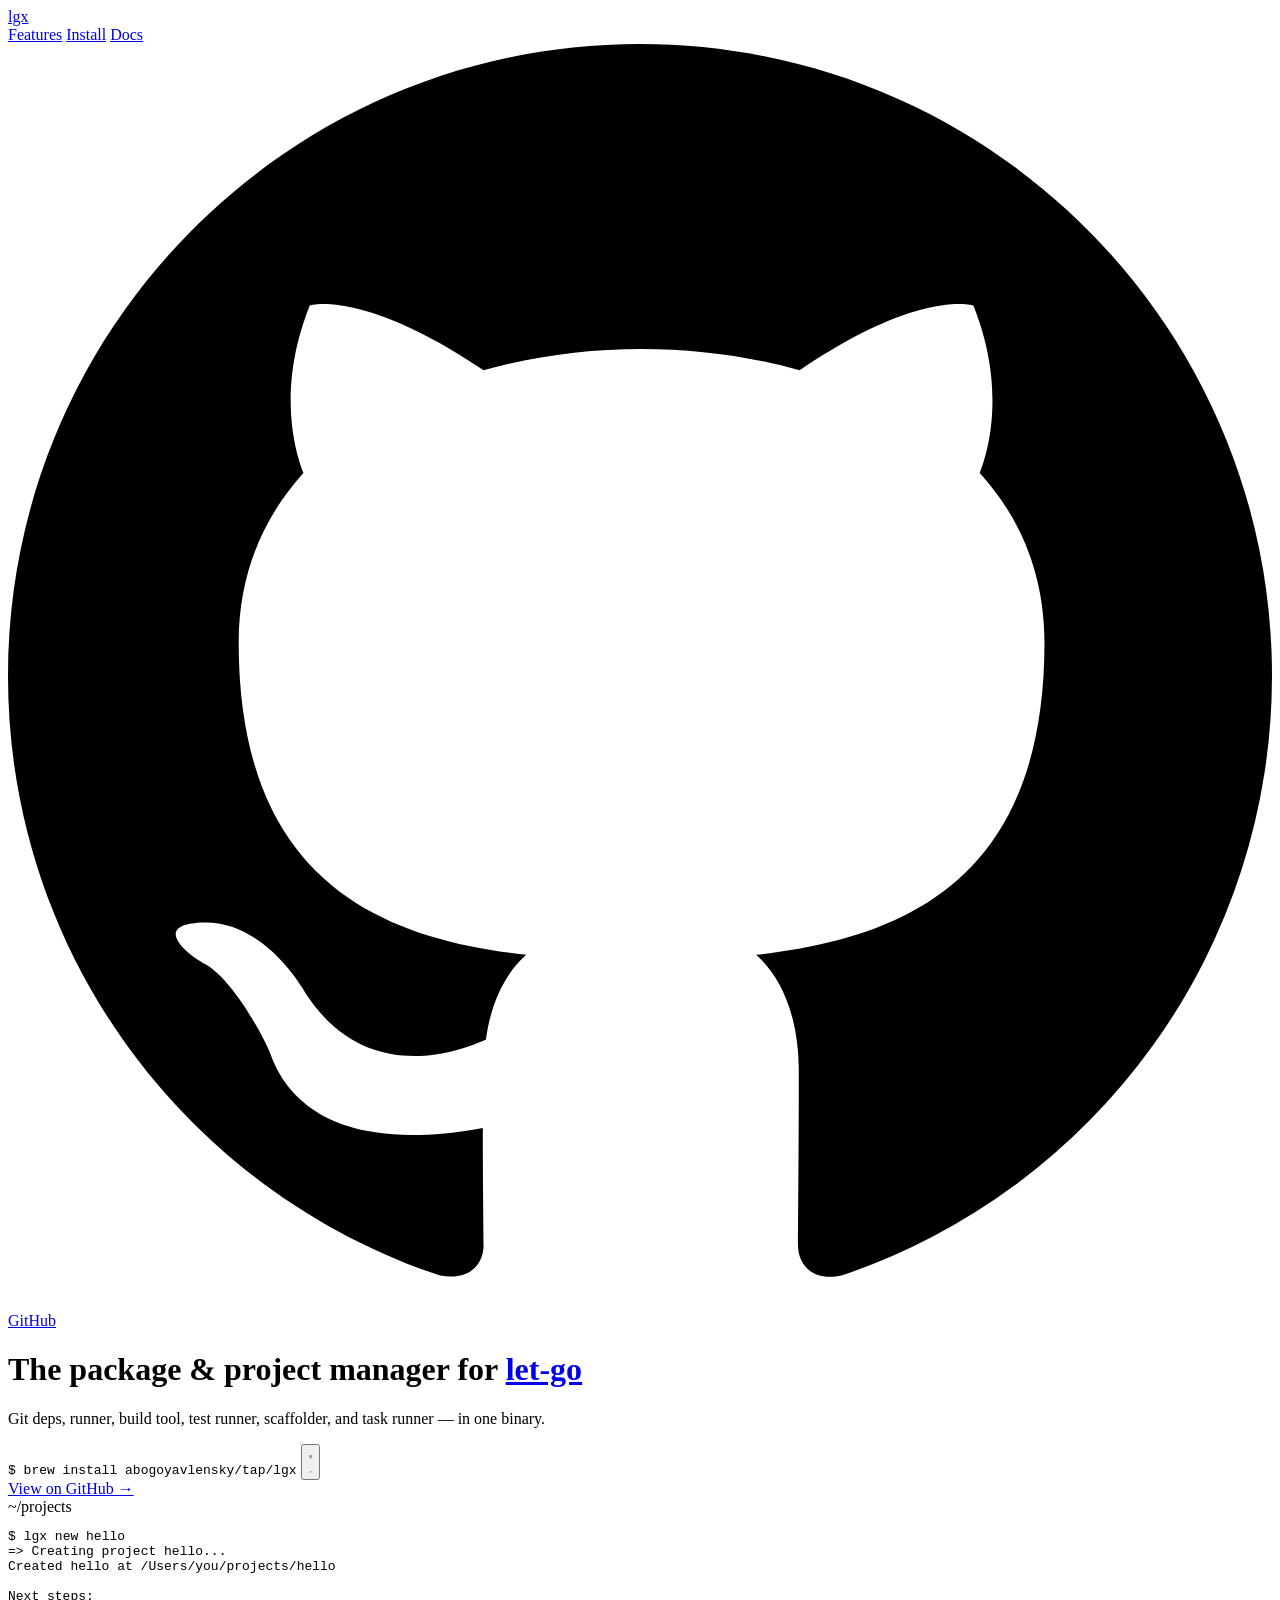
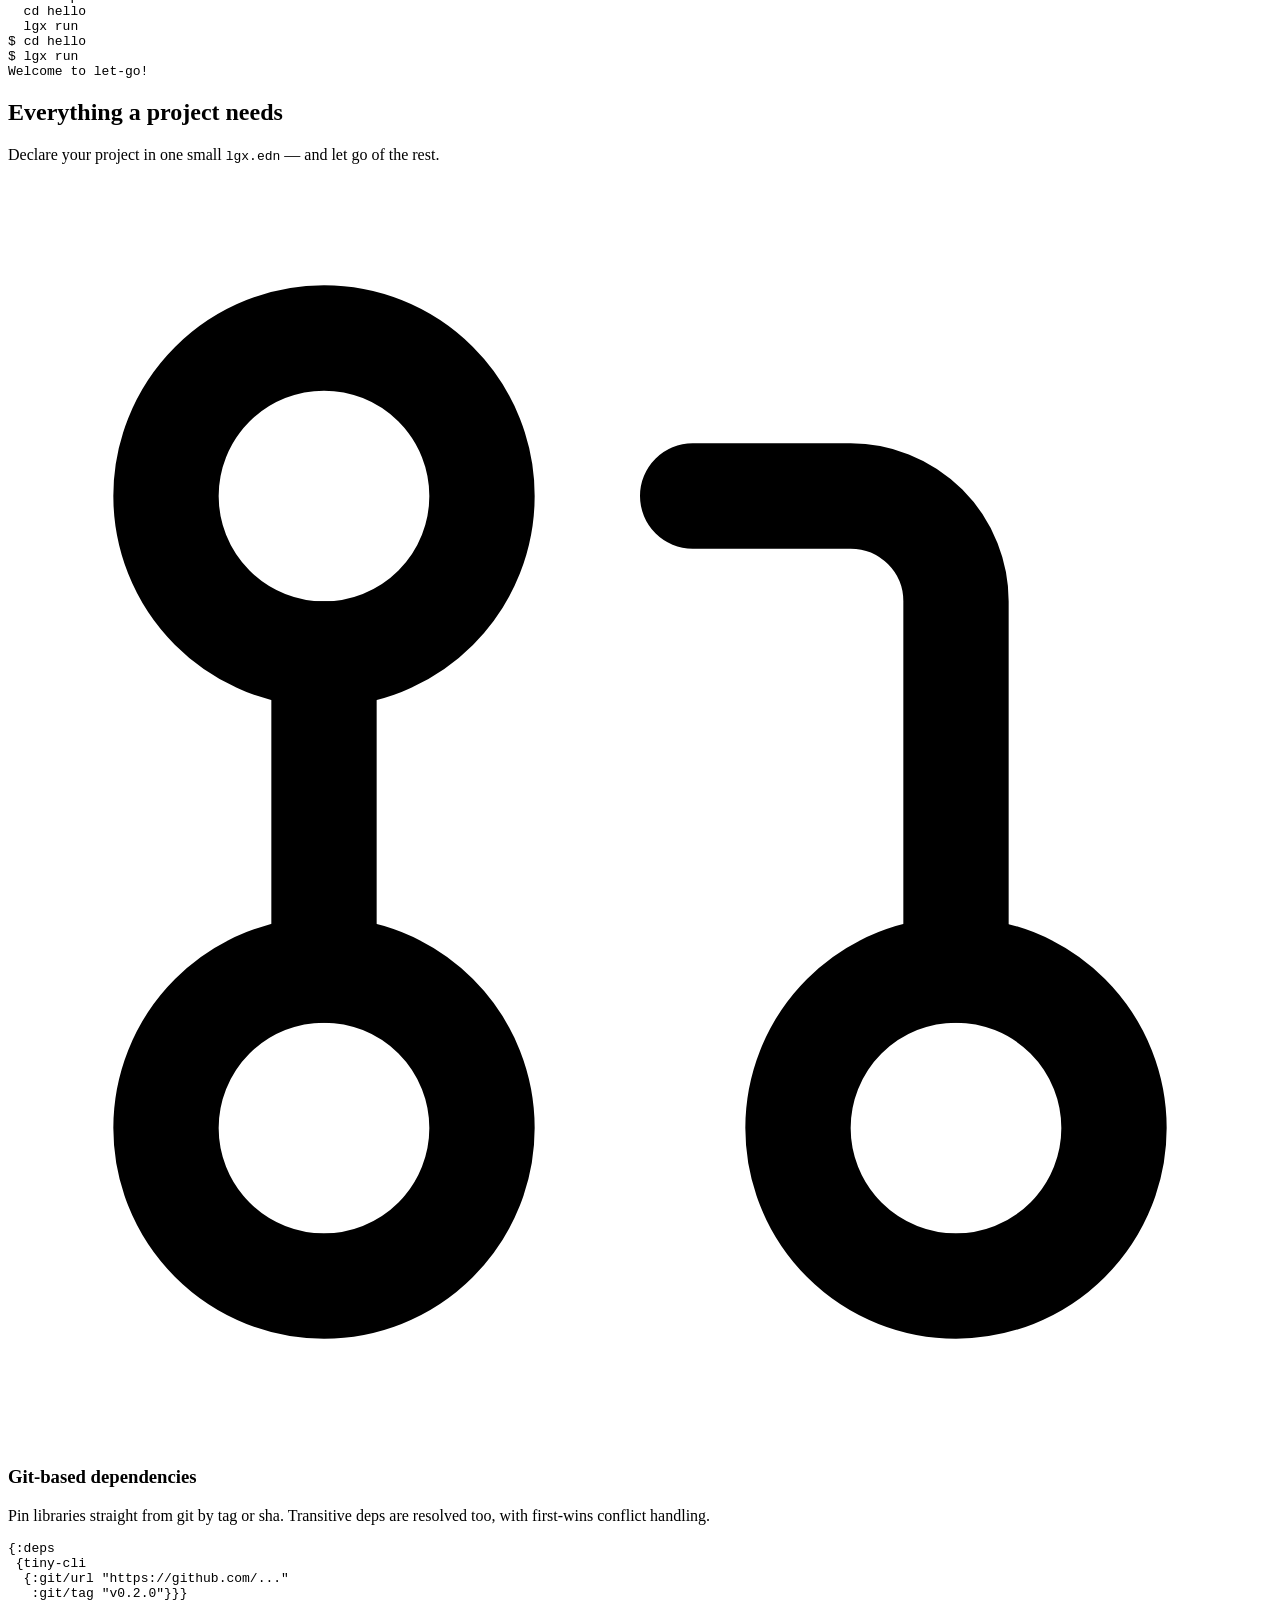
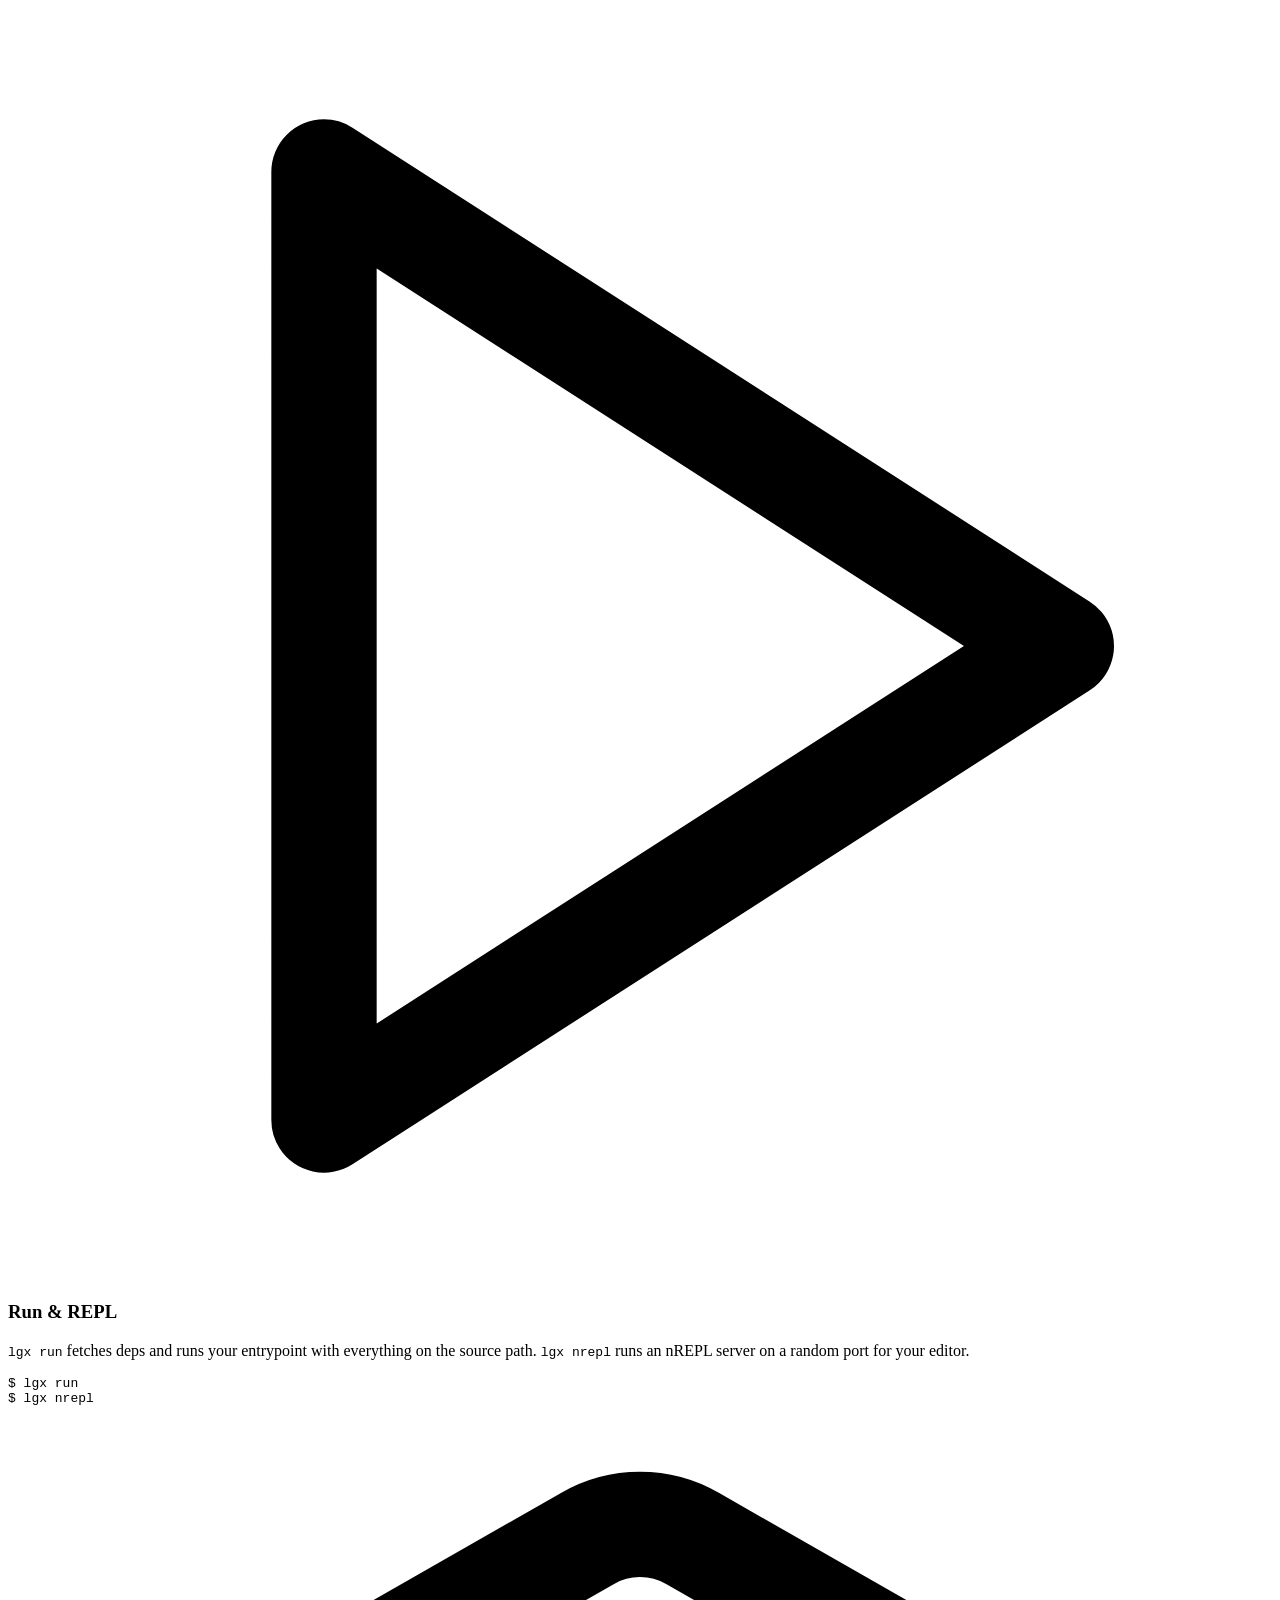
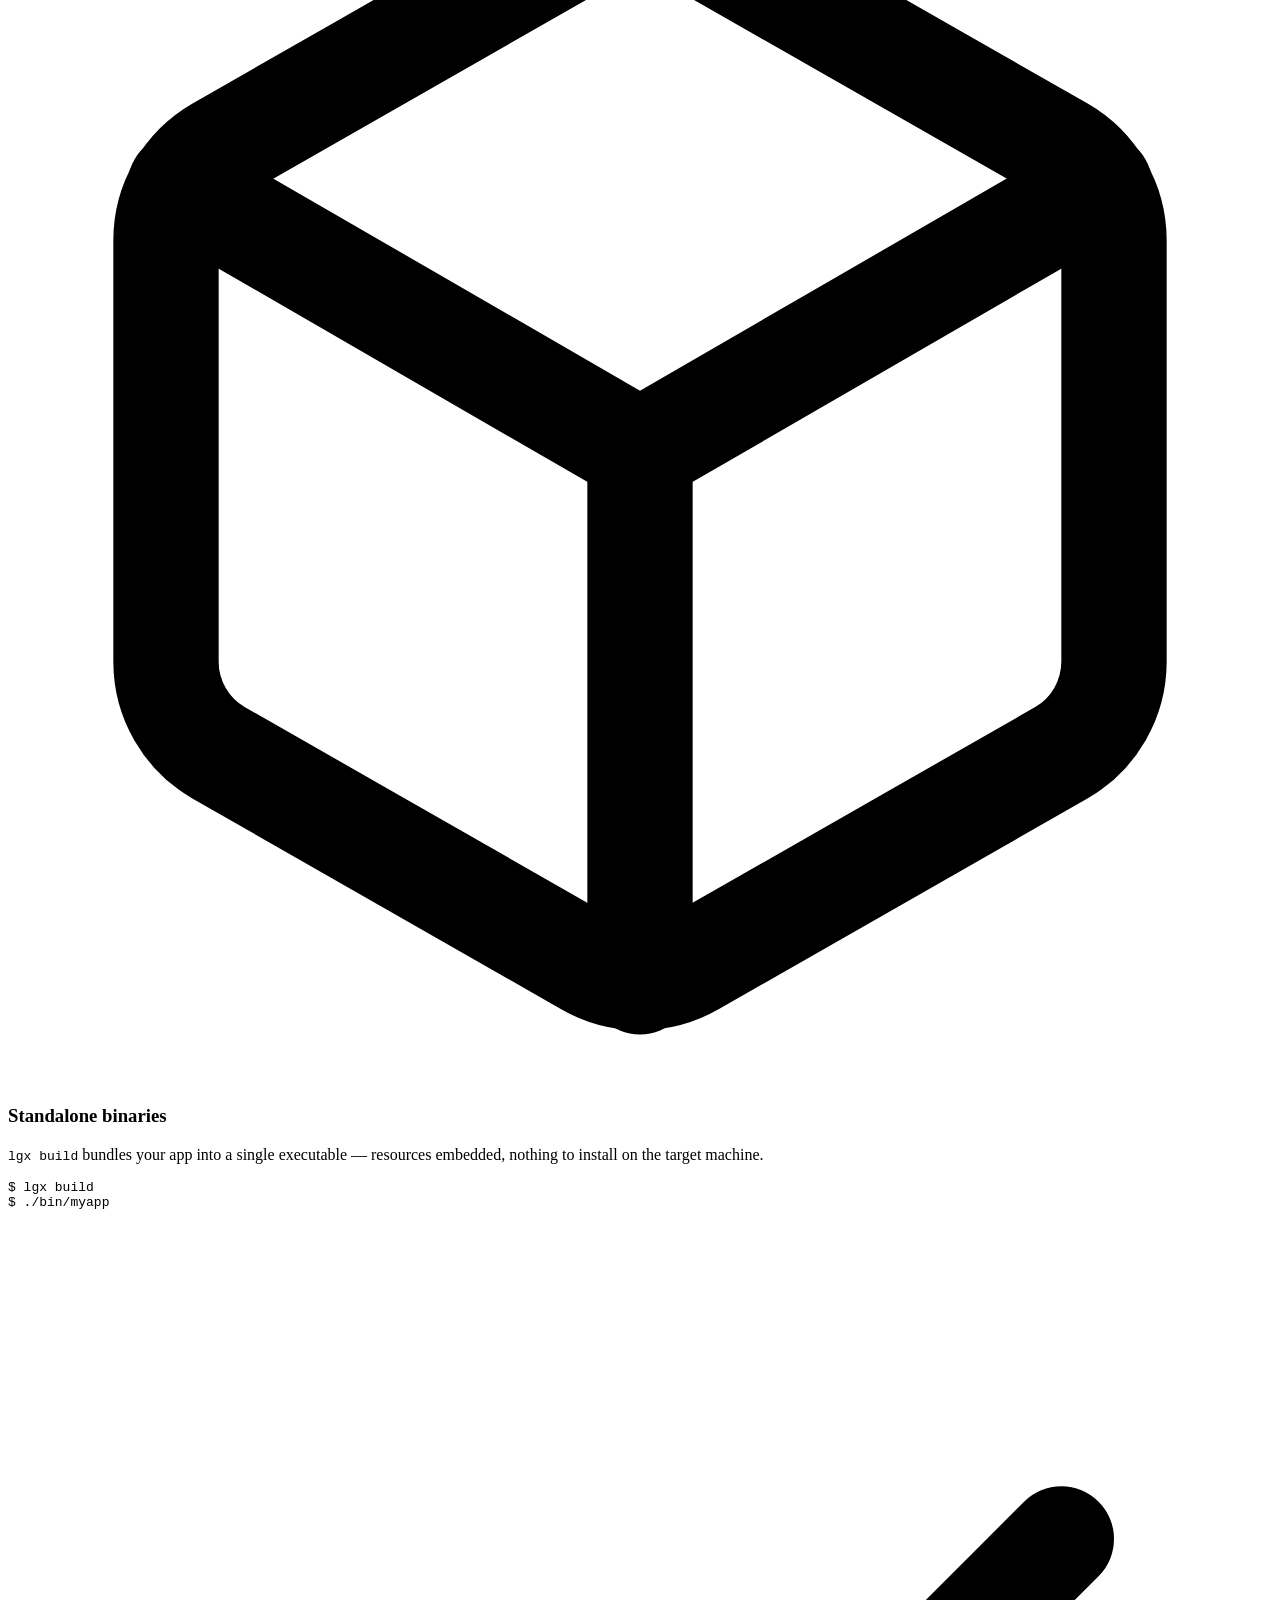
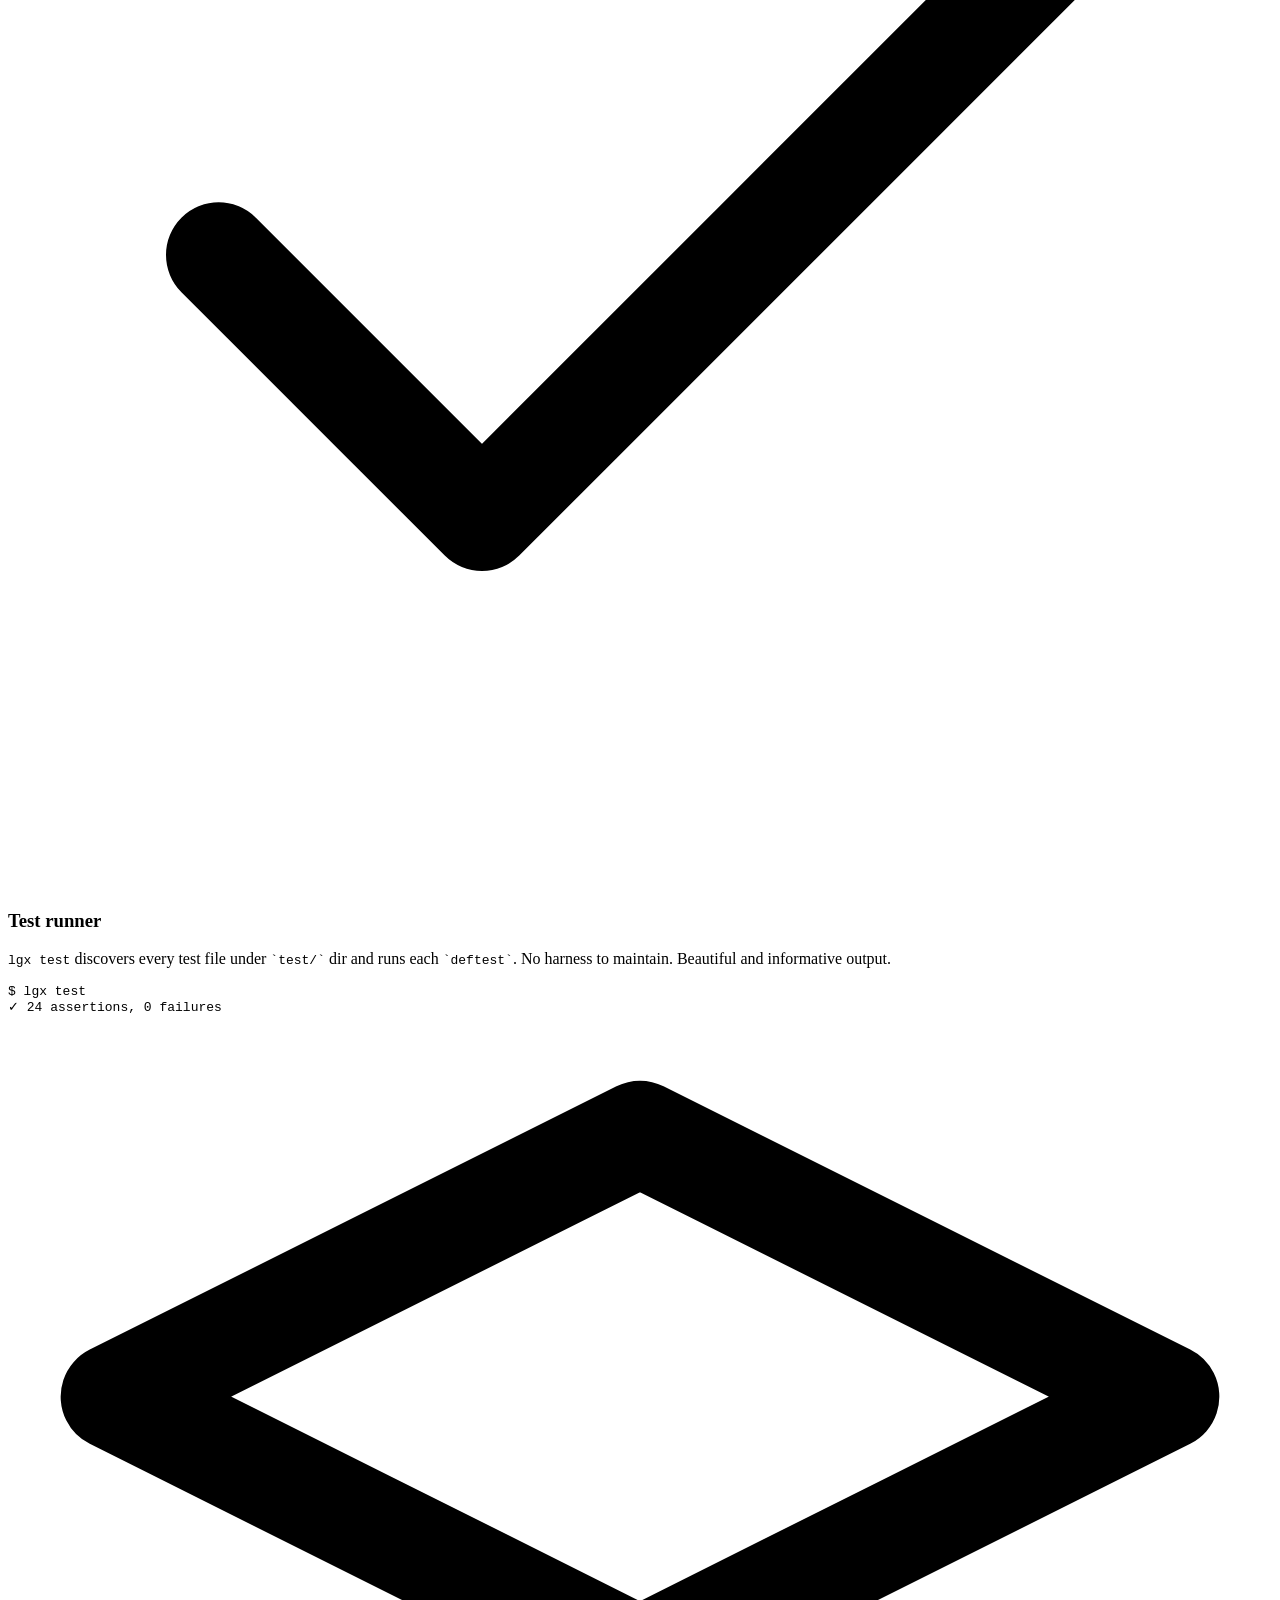
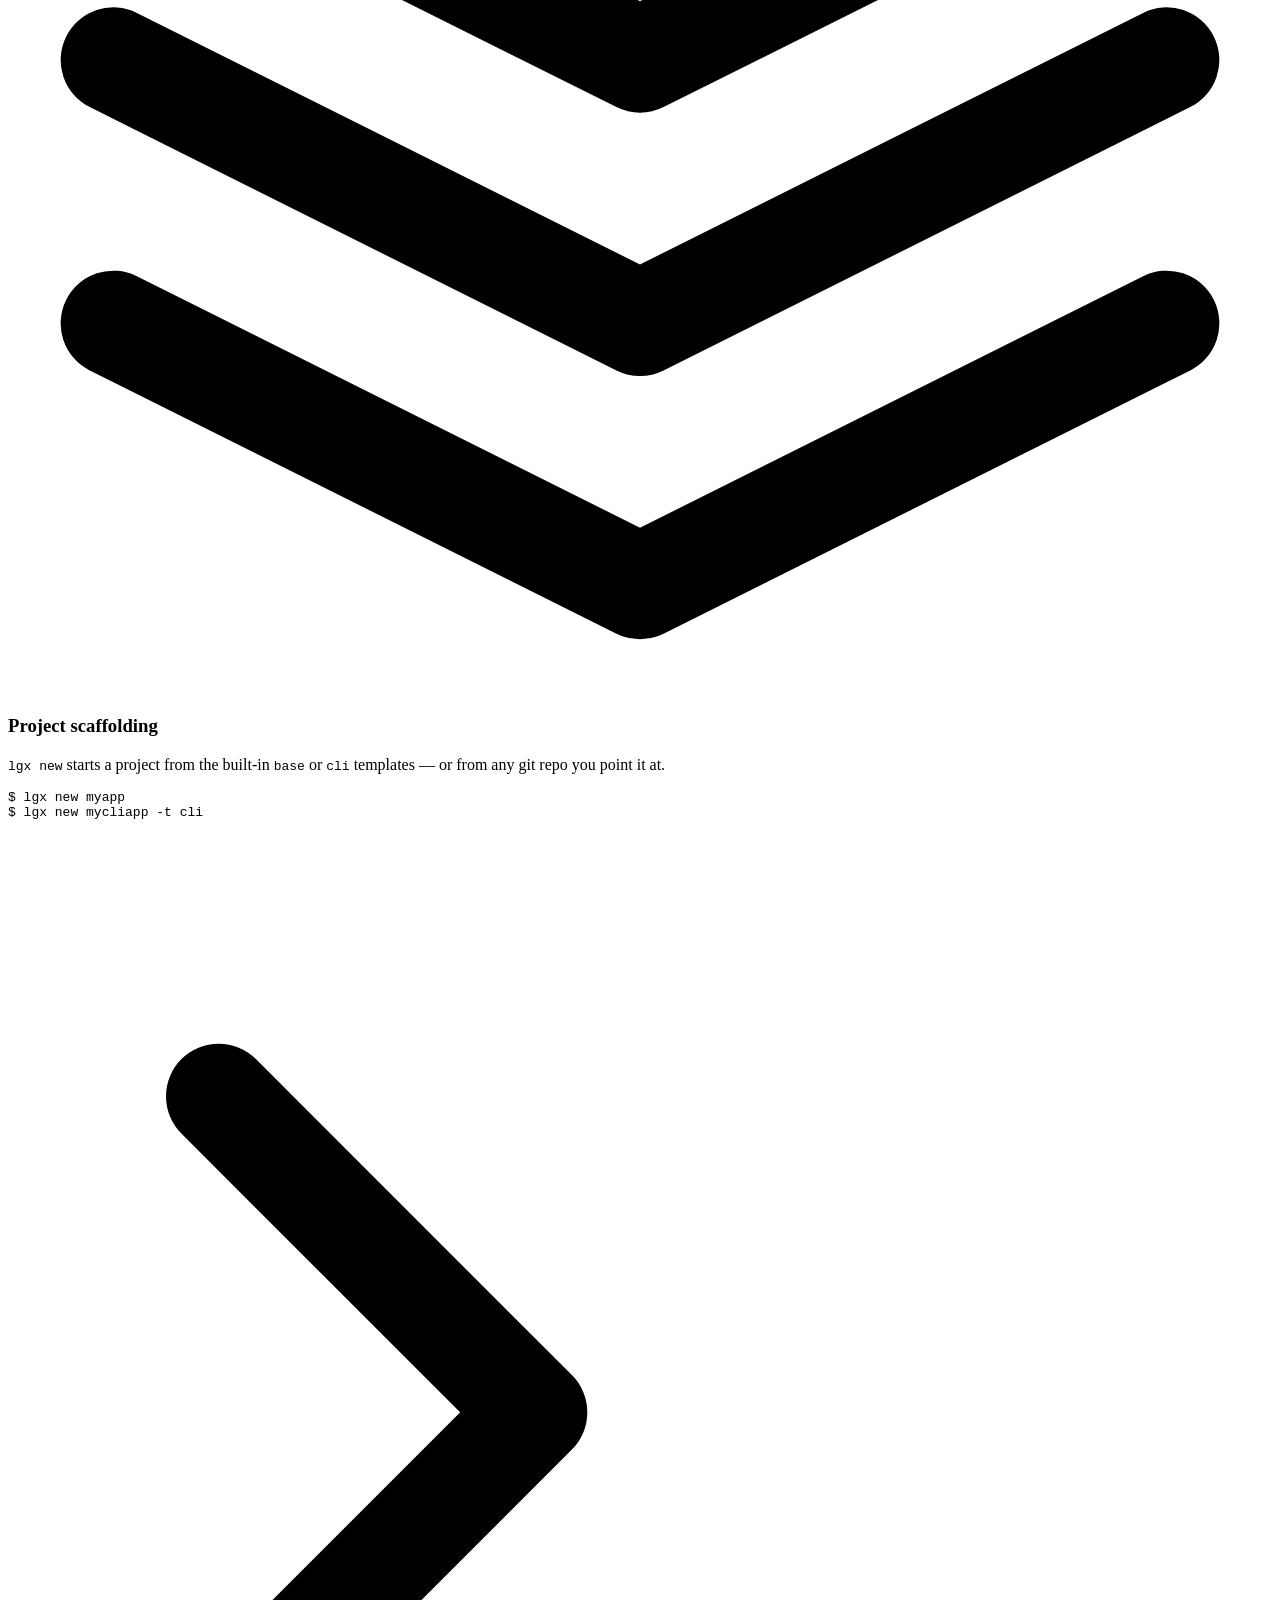
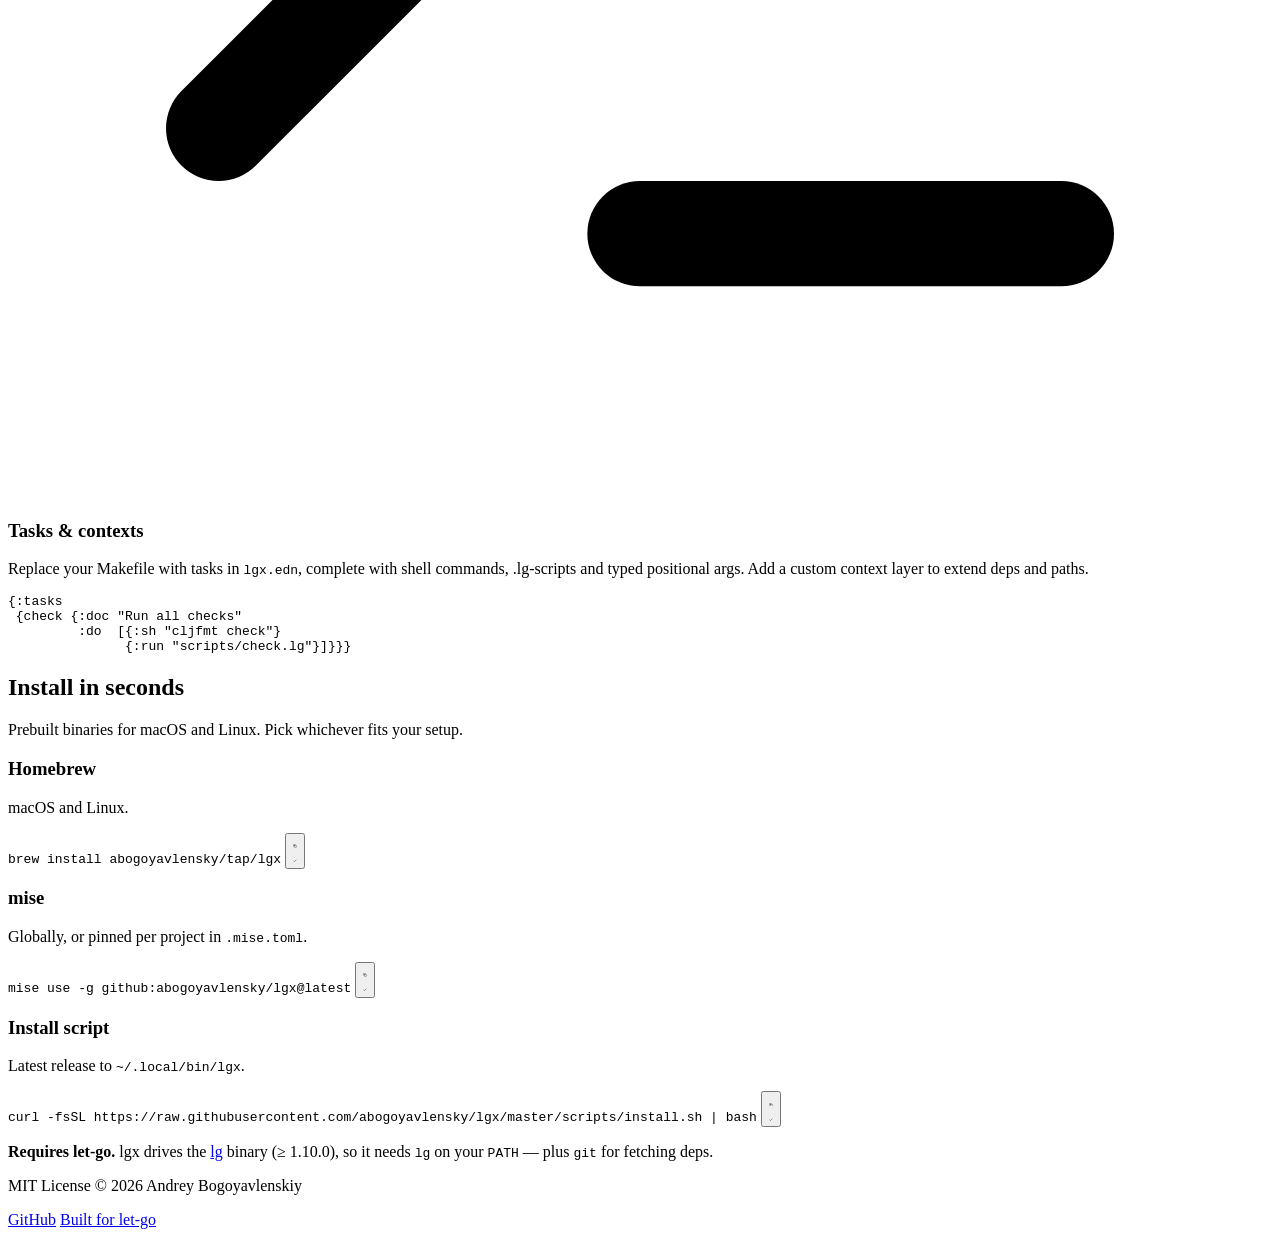
==== landing/index.html @ ee4014c9 "Add favicon" ====
<!doctype html>
<html lang="en">
<head>
  <meta charset="utf-8" />
  <meta name="viewport" content="width=device-width, initial-scale=1, maximum-scale=1, user-scalable=0">
  <title>lgx — package and project manager for let-go</title>
  <meta name="description" content="lgx is the package and project manager for let-go: git deps, runner, build tool, test runner, scaffolder, and task runner — in one binary." />
  <link rel="canonical" href="https://lgx.bogoyavlensky.com/" />

  <!-- Favicons -->
  <link rel="icon" href="favicon.ico" sizes="32x32" />
  <link rel="icon" href="favicon.svg" type="image/svg+xml" />
  <link rel="apple-touch-icon" href="apple-touch-icon.png" />

  <!-- Open Graph (Facebook, LinkedIn, Slack, Discord, etc.) -->
  <meta property="og:type" content="website" />
  <meta property="og:site_name" content="lgx" />
  <meta property="og:url" content="https://lgx.bogoyavlensky.com/" />
  <meta property="og:title" content="lgx — package and project manager for let-go" />
  <meta property="og:description" content="Git deps, runner, build tool, test runner, scaffolder, and task runner — in one binary." />
  <meta property="og:image" content="https://lgx.bogoyavlensky.com/og.png" />
  <meta property="og:image:width" content="1200" />
  <meta property="og:image:height" content="630" />
  <meta property="og:image:alt" content="lgx — the package and project manager for let-go" />

  <!-- Twitter / X -->
  <meta name="twitter:card" content="summary_large_image" />
  <meta name="twitter:title" content="lgx — package and project manager for let-go" />
  <meta name="twitter:description" content="Git deps, runner, build tool, test runner, scaffolder, and task runner — in one binary." />
  <meta name="twitter:image" content="https://lgx.bogoyavlensky.com/og.png" />

  <link rel="preconnect" href="https://fonts.googleapis.com" />
  <link rel="preconnect" href="https://fonts.gstatic.com" crossorigin />
  <link href="https://fonts.googleapis.com/css2?family=Bricolage+Grotesque:opsz,wght@12..96,500;12..96,600;12..96,700&family=Inter:wght@400;500;600&family=JetBrains+Mono:wght@400;500;600&display=swap" rel="stylesheet" />
  <link rel="stylesheet" href="style.css" />
</head>
<body class="bg-white font-sans text-gray-800 antialiased">

  <!-- Nav -->
  <nav class="sticky top-0 z-50 border-b border-gray-200/80 bg-white/90 backdrop-blur">
    <div class="mx-auto flex max-w-6xl items-center justify-between px-5 py-3.5">
      <a href="#" class="font-mono text-2xl font-semibold tracking-tight text-gray-900">lgx</a>
      <div class="flex items-center gap-1 sm:gap-7">
        <a href="#features" class="hidden text-[15px] font-medium text-gray-600 hover:text-gray-900 sm:block">Features</a>
        <a href="#install" class="hidden text-[15px] font-medium text-gray-600 hover:text-gray-900 sm:block">Install</a>
        <a href="https://github.com/abogoyavlensky/lgx#quickstart" class="hidden text-[15px] font-medium text-gray-600 hover:text-gray-900 sm:block">Docs</a>
        <a href="https://github.com/abogoyavlensky/lgx" class="flex items-center gap-2 rounded-xl border border-gray-200 px-4 py-2 text-[15px] font-medium text-gray-700 transition-colors hover:border-gray-300 hover:bg-gray-50">
          <svg viewBox="0 0 16 16" class="size-4 fill-current" aria-hidden="true"><path d="M8 0C3.58 0 0 3.58 0 8c0 3.54 2.29 6.53 5.47 7.59.4.07.55-.17.55-.38 0-.19-.01-.82-.01-1.49-2.01.37-2.53-.49-2.69-.94-.09-.23-.48-.94-.82-1.13-.28-.15-.68-.52-.01-.53.63-.01 1.08.58 1.23.82.72 1.21 1.87.87 2.33.66.07-.52.28-.87.51-1.07-1.78-.2-3.64-.89-3.64-3.95 0-.87.31-1.59.82-2.15-.08-.2-.36-1.02.08-2.12 0 0 .67-.21 2.2.82.64-.18 1.32-.27 2-.27s1.36.09 2 .27c1.53-1.04 2.2-.82 2.2-.82.44 1.1.16 1.92.08 2.12.51.56.82 1.27.82 2.15 0 3.07-1.87 3.75-3.65 3.95.29.25.54.73.54 1.48 0 1.07-.01 1.93-.01 2.2 0 .21.15.46.55.38A8.01 8.01 0 0 0 16 8c0-4.42-3.58-8-8-8Z"/></svg>
          GitHub
        </a>
      </div>
    </div>
  </nav>

  <!-- Hero -->
  <header class="hero-bg">
    <div class="mx-auto max-w-6xl px-5 pt-20 pb-16 text-center sm:pt-28 sm:pb-20">
      <!-- <p class="mb-5 inline-flex items-center gap-2 rounded-full border border-emerald-200 bg-emerald-50 px-4 py-1.5 text-sm font-medium text-emerald-700">
        One binary · zero ceremony
      </p> -->
      <h1 class="mx-auto max-w-3xl font-display text-4xl font-bold tracking-tight text-balance text-gray-900 sm:text-6xl">
        The package &amp; project manager for <a href="https://github.com/nooga/let-go" class="text-emerald-600 underline decoration-emerald-300 decoration-2 underline-offset-4 hover:decoration-emerald-500">let-go</a>
      </h1>
      <p class="mx-auto mt-5 max-w-2xl text-xl text-pretty text-gray-600">
        Git deps, runner, build tool, test runner, scaffolder, and task runner — in one binary.
      </p>
      <div class="mt-9 flex flex-col items-center justify-center gap-4 sm:flex-row">
        <div class="flex max-w-full items-center gap-3 rounded-2xl border border-gray-200 bg-white py-3 pr-2 pl-5 shadow-sm">
          <code class="no-scrollbar overflow-x-auto font-mono text-base whitespace-nowrap text-gray-800"><span class="text-emerald-600 select-none">$ </span>brew install abogoyavlensky/tap/lgx</code>
          <button type="button" data-copy="brew install abogoyavlensky/tap/lgx" aria-label="Copy install command"
                  class="shrink-0 rounded-lg p-2 text-gray-400 transition-colors hover:bg-gray-100 hover:text-gray-700">
            <svg class="copy-icon size-4" viewBox="0 0 24 24" fill="none" stroke="currentColor" stroke-width="2" stroke-linecap="round" stroke-linejoin="round" aria-hidden="true"><rect x="9" y="9" width="13" height="13" rx="2"/><path d="M5 15H4a2 2 0 0 1-2-2V4a2 2 0 0 1 2-2h9a2 2 0 0 1 2 2v1"/></svg>
            <svg class="check-icon hidden size-4 text-emerald-600" viewBox="0 0 24 24" fill="none" stroke="currentColor" stroke-width="2.5" stroke-linecap="round" stroke-linejoin="round" aria-hidden="true"><path d="M20 6 9 17l-5-5"/></svg>
          </button>
        </div>
        <a href="https://github.com/abogoyavlensky/lgx" class="text-base font-medium text-gray-600 hover:text-gray-900">View on GitHub →</a>
      </div>
    </div>

    <!-- Terminal demo -->
    <div class="mx-auto max-w-3xl px-5 pb-20">
      <div class="overflow-hidden rounded-2xl border border-gray-200 bg-gray-950 shadow-xl shadow-gray-200/80">
        <div class="flex items-center gap-2 border-b border-white/10 px-4 py-3">
          <span class="size-3 rounded-full bg-red-400/90"></span>
          <span class="size-3 rounded-full bg-amber-400/90"></span>
          <span class="size-3 rounded-full bg-emerald-400/90"></span>
          <span class="ml-3 font-mono text-xs text-gray-500">~/projects</span>
        </div>
        <div class="no-scrollbar overflow-x-auto p-5 font-mono text-sm leading-7 text-gray-300 sm:text-[15px] sm:leading-8">
          <pre class="whitespace-pre"><span class="text-gray-500">$</span> <span class="text-white">lgx new hello</span>
<span class="text-emerald-400">=&gt;</span> Creating project hello...
Created hello at /Users/you/projects/hello

Next steps:
  cd hello
  lgx run
<span class="text-gray-500">$</span> <span class="text-white">cd hello</span>
<span class="text-gray-500">$</span> <span class="text-white">lgx run</span>
Welcome to let-go!</pre>
        </div>
      </div>
    </div>
  </header>

  <!-- Features -->
  <section id="features" class="border-t border-gray-100 bg-gray-50/60 py-24 sm:py-32">
    <div class="mx-auto max-w-6xl px-5">
      <h2 class="font-display text-4xl font-bold tracking-tight text-gray-900 sm:text-5xl">Everything a project needs</h2>
      <p class="mt-4 max-w-2xl text-xl text-gray-600">Declare your project in one small <code class="rounded bg-gray-200/70 px-1.5 py-0.5 font-mono text-sm">lgx.edn</code> — and let go of the rest.</p>

      <div class="mt-16 grid gap-6 md:grid-cols-2 lg:grid-cols-3">

        <div class="min-w-0 rounded-2xl border border-gray-200 bg-white p-7 shadow-sm">
          <div class="mb-4 flex size-10 items-center justify-center rounded-xl bg-emerald-100 text-emerald-700">
            <svg class="size-5" viewBox="0 0 24 24" fill="none" stroke="currentColor" stroke-width="2" stroke-linecap="round" stroke-linejoin="round" aria-hidden="true"><circle cx="6" cy="6" r="3"/><circle cx="6" cy="18" r="3"/><path d="M6 9v6"/><path d="M13 6h3a2 2 0 0 1 2 2v7"/><circle cx="18" cy="18" r="3"/></svg>
          </div>
          <h3 class="font-display text-xl font-semibold text-gray-900">Git-based dependencies</h3>
          <p class="mt-2 text-[15px] leading-7 text-gray-600">Pin libraries straight from git by tag or sha. Transitive deps are resolved too, with first-wins conflict handling.</p>
          <pre class="no-scrollbar mt-4 overflow-x-auto rounded-xl bg-gray-950 p-4 font-mono text-[13px] leading-6 text-gray-300">{<span class="text-emerald-400">:deps</span>
 {tiny-cli
  {<span class="text-emerald-400">:git/url</span> <span class="text-amber-300">"https://github.com/..."</span>
   <span class="text-emerald-400">:git/tag</span> <span class="text-amber-300">"v0.2.0"</span>}}}</pre>
        </div>

        <div class="min-w-0 rounded-2xl border border-gray-200 bg-white p-7 shadow-sm">
          <div class="mb-4 flex size-10 items-center justify-center rounded-xl bg-emerald-100 text-emerald-700">
            <svg class="size-5" viewBox="0 0 24 24" fill="none" stroke="currentColor" stroke-width="2" stroke-linecap="round" stroke-linejoin="round" aria-hidden="true"><polygon points="6 3 20 12 6 21 6 3"/></svg>
          </div>
          <h3 class="font-display text-xl font-semibold text-gray-900">Run &amp; REPL</h3>
          <p class="mt-2 text-[15px] leading-7 text-gray-600"><code class="font-mono text-emerald-700">lgx run</code> fetches deps and runs your entrypoint with everything on the source path. <code class="font-mono text-emerald-700">lgx nrepl</code> runs an nREPL server on a random port for your editor.</p>
          <pre class="no-scrollbar mt-4 overflow-x-auto rounded-xl bg-gray-950 p-4 font-mono text-[13px] leading-6 text-gray-300"><span class="text-gray-500">$</span> lgx run
<span class="text-gray-500">$</span> lgx nrepl</pre>
        </div>

        <div class="min-w-0 rounded-2xl border border-gray-200 bg-white p-7 shadow-sm">
          <div class="mb-4 flex size-10 items-center justify-center rounded-xl bg-emerald-100 text-emerald-700">
            <svg class="size-5" viewBox="0 0 24 24" fill="none" stroke="currentColor" stroke-width="2" stroke-linecap="round" stroke-linejoin="round" aria-hidden="true"><path d="M21 16V8a2 2 0 0 0-1-1.73l-7-4a2 2 0 0 0-2 0l-7 4A2 2 0 0 0 3 8v8a2 2 0 0 0 1 1.73l7 4a2 2 0 0 0 2 0l7-4A2 2 0 0 0 21 16z"/><polyline points="3.27 6.96 12 12.01 20.73 6.96"/><line x1="12" y1="22.08" x2="12" y2="12"/></svg>
          </div>
          <h3 class="font-display text-xl font-semibold text-gray-900">Standalone binaries</h3>
          <p class="mt-2 text-[15px] leading-7 text-gray-600"><code class="font-mono text-emerald-700">lgx build</code> bundles your app into a single executable — resources embedded, nothing to install on the target machine.</p>
          <pre class="no-scrollbar mt-4 overflow-x-auto rounded-xl bg-gray-950 p-4 font-mono text-[13px] leading-6 text-gray-300"><span class="text-gray-500">$</span> lgx build
<span class="text-gray-500">$</span> ./bin/myapp</pre>
        </div>

        <div class="min-w-0 rounded-2xl border border-gray-200 bg-white p-7 shadow-sm">
          <div class="mb-4 flex size-10 items-center justify-center rounded-xl bg-emerald-100 text-emerald-700">
            <svg class="size-5" viewBox="0 0 24 24" fill="none" stroke="currentColor" stroke-width="2" stroke-linecap="round" stroke-linejoin="round" aria-hidden="true"><path d="M20 6 9 17l-5-5"/></svg>
          </div>
          <h3 class="font-display text-xl font-semibold text-gray-900">Test runner</h3>
          <p class="mt-2 text-[15px] leading-7 text-gray-600"><code class="font-mono text-emerald-700">lgx test</code> discovers every test file under <code class="font-mono">`test/`</code> dir and runs each <code class="font-mono">`deftest`</code>. No harness to maintain. Beautiful and informative output.</p>
          <pre class="no-scrollbar mt-4 overflow-x-auto rounded-xl bg-gray-950 p-4 font-mono text-[13px] leading-6 text-gray-300"><span class="text-gray-500">$</span> lgx test
<span class="text-emerald-400">✓</span> 24 assertions, 0 failures</pre>
        </div>

        <div class="min-w-0 rounded-2xl border border-gray-200 bg-white p-7 shadow-sm">
          <div class="mb-4 flex size-10 items-center justify-center rounded-xl bg-emerald-100 text-emerald-700">
            <svg class="size-5" viewBox="0 0 24 24" fill="none" stroke="currentColor" stroke-width="2" stroke-linecap="round" stroke-linejoin="round" aria-hidden="true"><path d="M12 2 2 7l10 5 10-5-10-5z"/><path d="m2 17 10 5 10-5"/><path d="m2 12 10 5 10-5"/></svg>
          </div>
          <h3 class="font-display text-xl font-semibold text-gray-900">Project scaffolding</h3>
          <p class="mt-2 text-[15px] leading-7 text-gray-600"><code class="font-mono text-emerald-700">lgx new</code> starts a project from the built-in <code class="font-mono">base</code> or <code class="font-mono">cli</code> templates — or from any git repo you point it at.</p>
          <pre class="no-scrollbar mt-4 overflow-x-auto rounded-xl bg-gray-950 p-4 font-mono text-[13px] leading-6 text-gray-300"><span class="text-gray-500">$</span> lgx new myapp
<span class="text-gray-500">$</span> lgx new mycliapp -t cli</pre>
        </div>

        <div class="min-w-0 rounded-2xl border border-gray-200 bg-white p-7 shadow-sm">
          <div class="mb-4 flex size-10 items-center justify-center rounded-xl bg-emerald-100 text-emerald-700">
            <svg class="size-5" viewBox="0 0 24 24" fill="none" stroke="currentColor" stroke-width="2" stroke-linecap="round" stroke-linejoin="round" aria-hidden="true"><polyline points="4 17 10 11 4 5"/><line x1="12" y1="19" x2="20" y2="19"/></svg>
          </div>
          <h3 class="font-display text-xl font-semibold text-gray-900">Tasks &amp; contexts</h3>
          <p class="mt-2 text-[15px] leading-7 text-gray-600">Replace your Makefile with tasks in <code class="font-mono">lgx.edn</code>, complete with shell commands, .lg-scripts and typed positional args. Add a custom context layer to extend deps and paths.</p>
          <pre class="no-scrollbar mt-4 overflow-x-auto rounded-xl bg-gray-950 p-4 font-mono text-[13px] leading-6 text-gray-300">{<span class="text-emerald-400">:tasks</span>
 {check {<span class="text-emerald-400">:doc</span> <span class="text-amber-300">"Run all checks"</span>
         <span class="text-emerald-400">:do</span>  [{<span class="text-emerald-400">:sh</span> <span class="text-amber-300">"cljfmt check"</span>}
               {<span class="text-emerald-400">:run</span> <span class="text-amber-300">"scripts/check.lg"</span>}]}}}</pre>
        </div>

      </div>
    </div>
  </section>

  <!-- Install -->
  <section id="install" class="py-24 sm:py-32">
    <div class="mx-auto max-w-6xl px-5">
      <h2 class="font-display text-4xl font-bold tracking-tight text-gray-900 sm:text-5xl">Install in seconds</h2>
      <p class="mt-4 max-w-2xl text-xl text-gray-600">Prebuilt binaries for macOS and Linux. Pick whichever fits your setup.</p>

      <div class="mt-16 grid gap-6 lg:grid-cols-3">

        <div class="flex min-w-0 flex-col rounded-2xl border border-gray-200 bg-white p-7 shadow-sm">
          <h3 class="font-display text-xl font-semibold text-gray-900">Homebrew</h3>
          <p class="mt-1 mb-4 text-[15px] text-gray-600">macOS and Linux.</p>
          <div class="mt-auto flex min-w-0 items-center gap-2 rounded-xl bg-gray-950 py-3 pr-2 pl-4">
            <code class="no-scrollbar grow overflow-x-auto font-mono text-sm whitespace-nowrap text-gray-300">brew install abogoyavlensky/tap/lgx</code>
            <button type="button" data-copy="brew install abogoyavlensky/tap/lgx" aria-label="Copy Homebrew command"
                    class="shrink-0 rounded-lg p-1.5 text-gray-500 transition-colors hover:bg-white/10 hover:text-gray-200">
              <svg class="copy-icon size-4" viewBox="0 0 24 24" fill="none" stroke="currentColor" stroke-width="2" stroke-linecap="round" stroke-linejoin="round" aria-hidden="true"><rect x="9" y="9" width="13" height="13" rx="2"/><path d="M5 15H4a2 2 0 0 1-2-2V4a2 2 0 0 1 2-2h9a2 2 0 0 1 2 2v1"/></svg>
              <svg class="check-icon hidden size-4 text-emerald-400" viewBox="0 0 24 24" fill="none" stroke="currentColor" stroke-width="2.5" stroke-linecap="round" stroke-linejoin="round" aria-hidden="true"><path d="M20 6 9 17l-5-5"/></svg>
            </button>
          </div>
        </div>

        <div class="flex min-w-0 flex-col rounded-2xl border border-gray-200 bg-white p-7 shadow-sm">
          <h3 class="font-display text-xl font-semibold text-gray-900">mise</h3>
          <p class="mt-1 mb-4 text-[15px] text-gray-600">Globally, or pinned per project in <code class="font-mono text-xs">.mise.toml</code>.</p>
          <div class="mt-auto flex min-w-0 items-center gap-2 rounded-xl bg-gray-950 py-3 pr-2 pl-4">
            <code class="no-scrollbar grow overflow-x-auto font-mono text-sm whitespace-nowrap text-gray-300">mise use -g github:abogoyavlensky/lgx@latest</code>
            <button type="button" data-copy="mise use -g github:abogoyavlensky/lgx@latest" aria-label="Copy mise command"
                    class="shrink-0 rounded-lg p-1.5 text-gray-500 transition-colors hover:bg-white/10 hover:text-gray-200">
              <svg class="copy-icon size-4" viewBox="0 0 24 24" fill="none" stroke="currentColor" stroke-width="2" stroke-linecap="round" stroke-linejoin="round" aria-hidden="true"><rect x="9" y="9" width="13" height="13" rx="2"/><path d="M5 15H4a2 2 0 0 1-2-2V4a2 2 0 0 1 2-2h9a2 2 0 0 1 2 2v1"/></svg>
              <svg class="check-icon hidden size-4 text-emerald-400" viewBox="0 0 24 24" fill="none" stroke="currentColor" stroke-width="2.5" stroke-linecap="round" stroke-linejoin="round" aria-hidden="true"><path d="M20 6 9 17l-5-5"/></svg>
            </button>
          </div>
        </div>

        <div class="flex min-w-0 flex-col rounded-2xl border border-gray-200 bg-white p-7 shadow-sm">
          <h3 class="font-display text-xl font-semibold text-gray-900">Install script</h3>
          <p class="mt-1 mb-4 text-[15px] text-gray-600">Latest release to <code class="font-mono text-xs">~/.local/bin/lgx</code>.</p>
          <div class="mt-auto flex min-w-0 items-center gap-2 rounded-xl bg-gray-950 py-3 pr-2 pl-4">
            <code class="no-scrollbar grow overflow-x-auto font-mono text-sm whitespace-nowrap text-gray-300">curl -fsSL https://raw.githubusercontent.com/abogoyavlensky/lgx/master/scripts/install.sh | bash</code>
            <button type="button" data-copy="curl -fsSL https://raw.githubusercontent.com/abogoyavlensky/lgx/master/scripts/install.sh | bash" aria-label="Copy install script command"
                    class="shrink-0 rounded-lg p-1.5 text-gray-500 transition-colors hover:bg-white/10 hover:text-gray-200">
              <svg class="copy-icon size-4" viewBox="0 0 24 24" fill="none" stroke="currentColor" stroke-width="2" stroke-linecap="round" stroke-linejoin="round" aria-hidden="true"><rect x="9" y="9" width="13" height="13" rx="2"/><path d="M5 15H4a2 2 0 0 1-2-2V4a2 2 0 0 1 2-2h9a2 2 0 0 1 2 2v1"/></svg>
              <svg class="check-icon hidden size-4 text-emerald-400" viewBox="0 0 24 24" fill="none" stroke="currentColor" stroke-width="2.5" stroke-linecap="round" stroke-linejoin="round" aria-hidden="true"><path d="M20 6 9 17l-5-5"/></svg>
            </button>
          </div>
        </div>

      </div>

      <p class="mt-8 rounded-2xl border border-emerald-200 bg-emerald-50 px-5 py-4 text-base text-emerald-900">
        <strong class="font-semibold">Requires let-go.</strong>
        lgx drives the <a href="https://github.com/nooga/let-go" class="font-medium underline decoration-emerald-300 underline-offset-2 hover:decoration-emerald-500">lg</a> binary (≥ 1.10.0), so it needs <code class="font-mono">lg</code> on your <code class="font-mono">PATH</code> — plus <code class="font-mono">git</code> for fetching deps.
      </p>
    </div>
  </section>

  <!-- Footer -->
  <footer class="border-t border-gray-200 py-10">
    <div class="mx-auto flex max-w-6xl flex-col items-center justify-between gap-4 px-5 text-[15px] text-gray-500 sm:flex-row">
      <p>MIT License © 2026 Andrey Bogoyavlenskiy</p>
      <div class="flex items-center gap-6">
        <a href="https://github.com/abogoyavlensky/lgx" class="hover:text-gray-900">GitHub</a>
        <a href="https://github.com/nooga/let-go" class="hover:text-gray-900">Built for let-go</a>
      </div>
    </div>
  </footer>

  <script>
    document.querySelectorAll("[data-copy]").forEach((btn) => {
      btn.addEventListener("click", () => {
        if (!navigator.clipboard) return;
        navigator.clipboard.writeText(btn.dataset.copy).then(() => {
          btn.querySelector(".copy-icon").classList.add("hidden");
          btn.querySelector(".check-icon").classList.remove("hidden");
          setTimeout(() => {
            btn.querySelector(".copy-icon").classList.remove("hidden");
            btn.querySelector(".check-icon").classList.add("hidden");
          }, 1500);
        });
      });
    });
  </script>
</body>
</html>
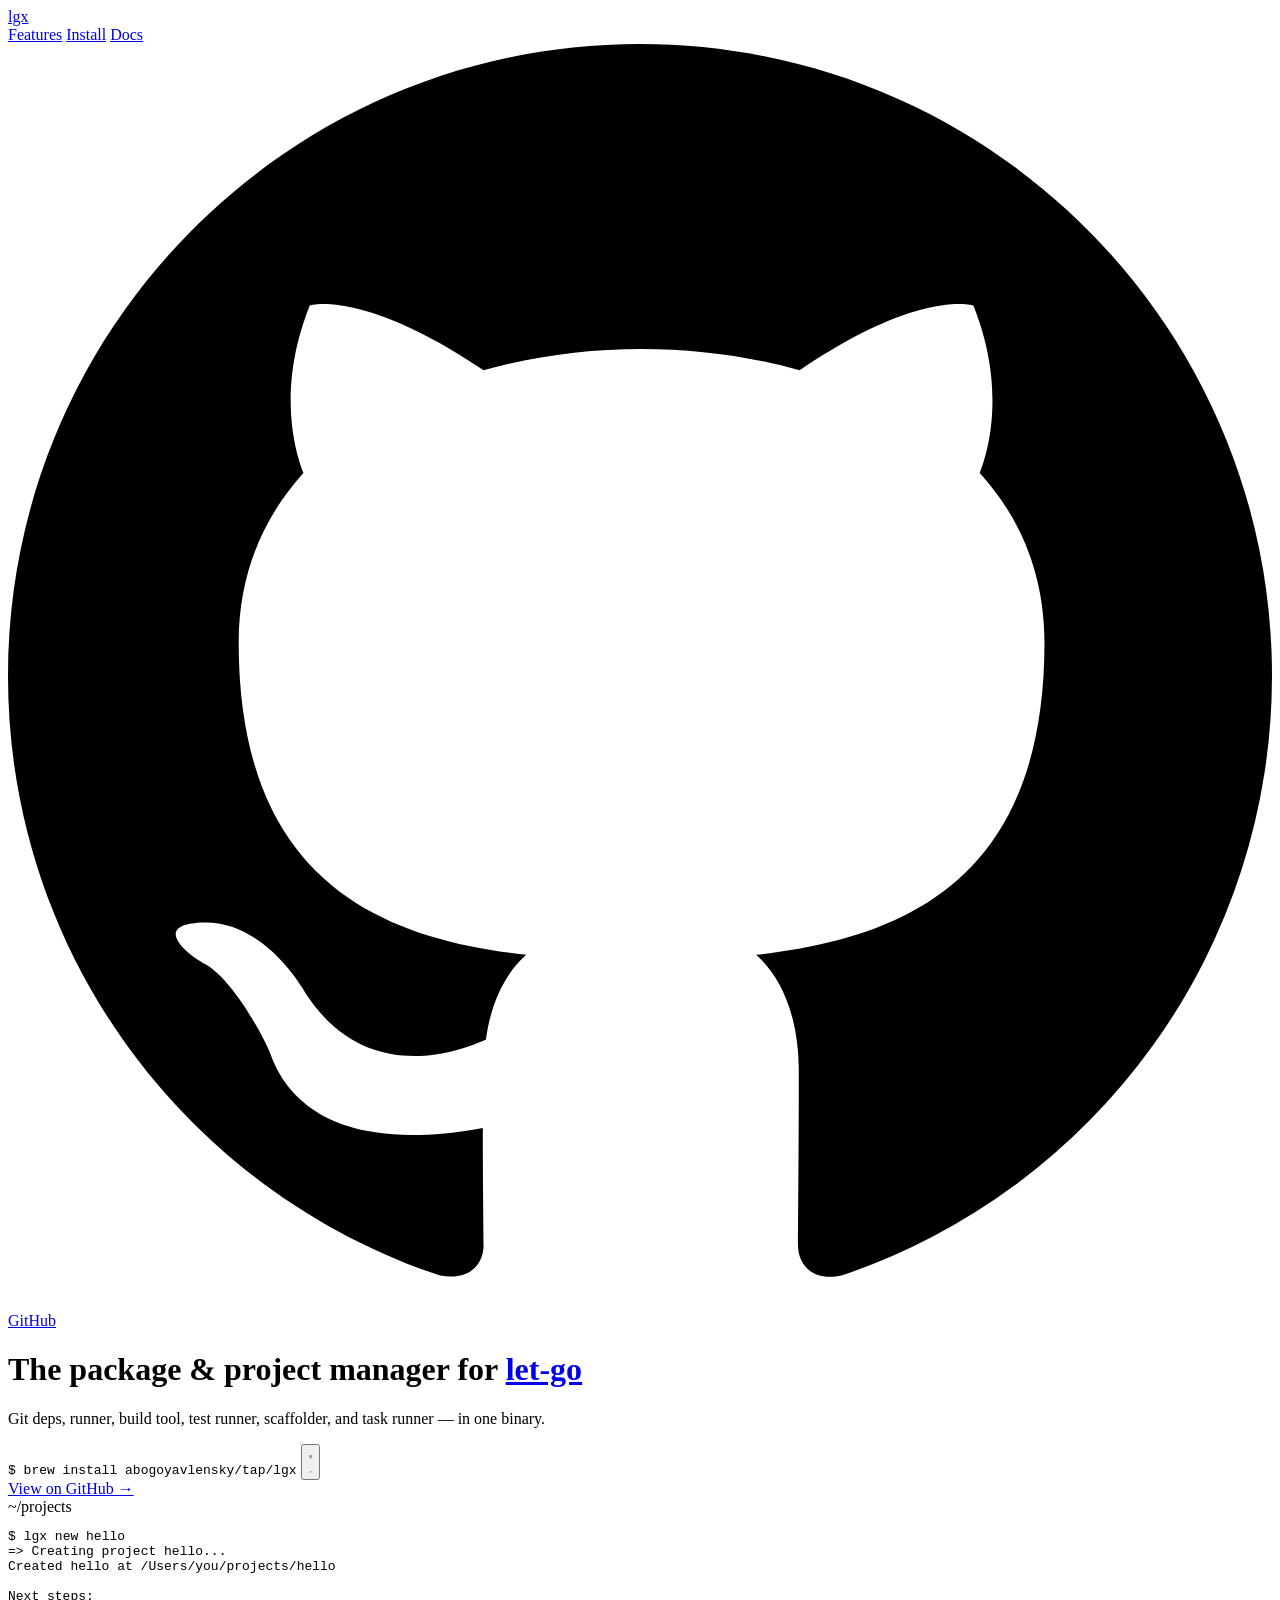
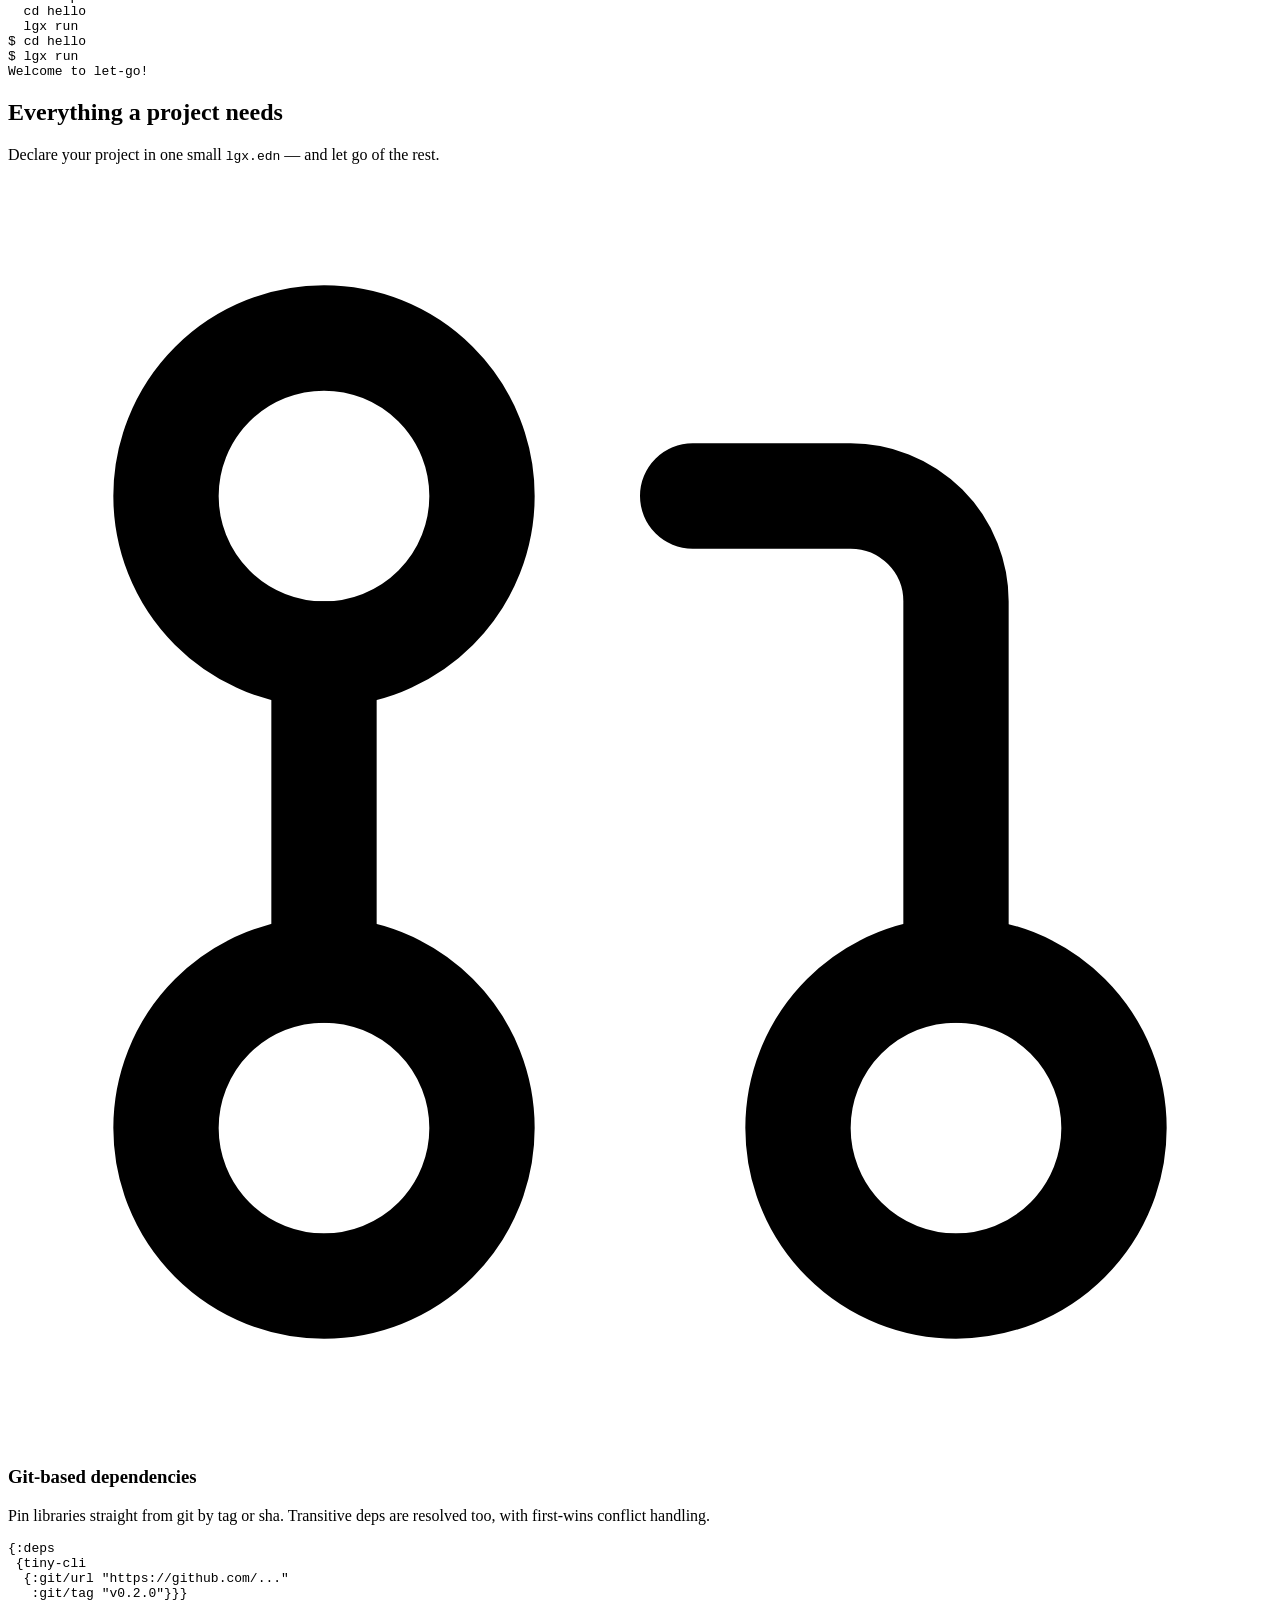
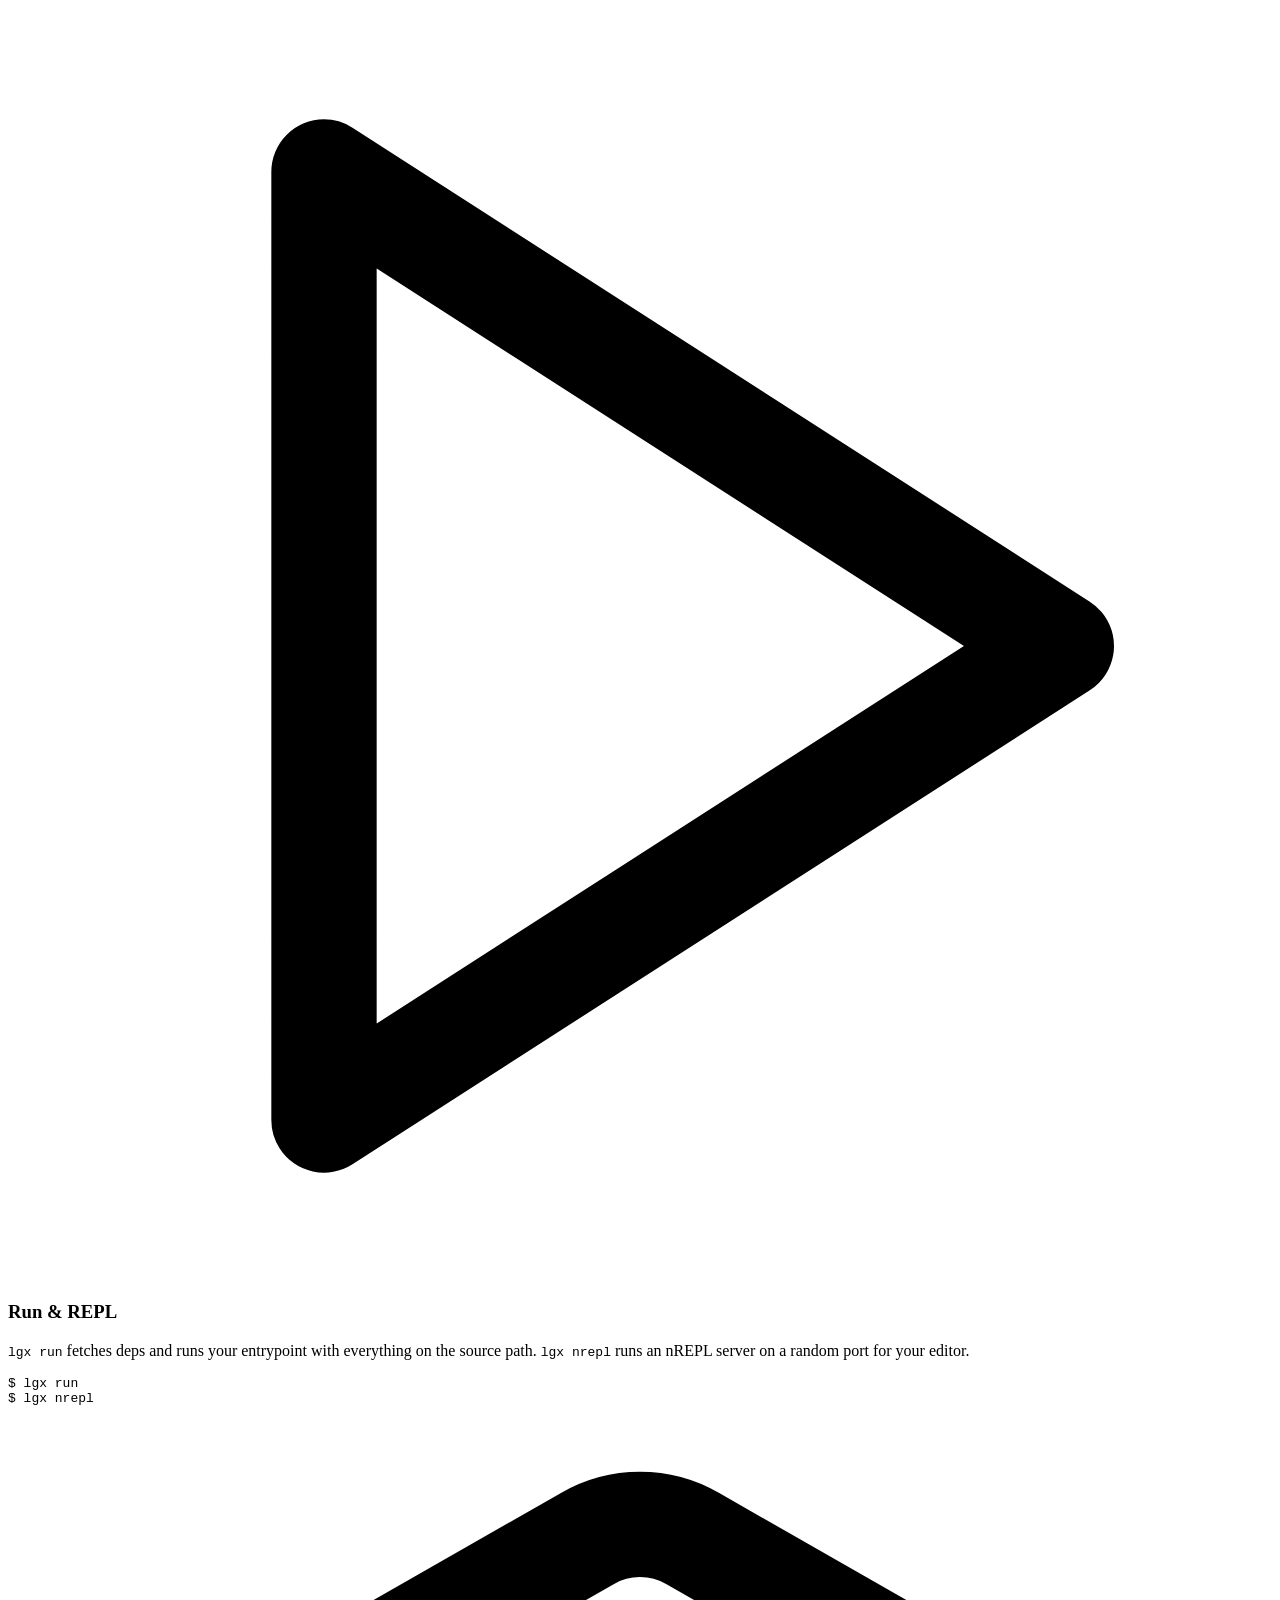
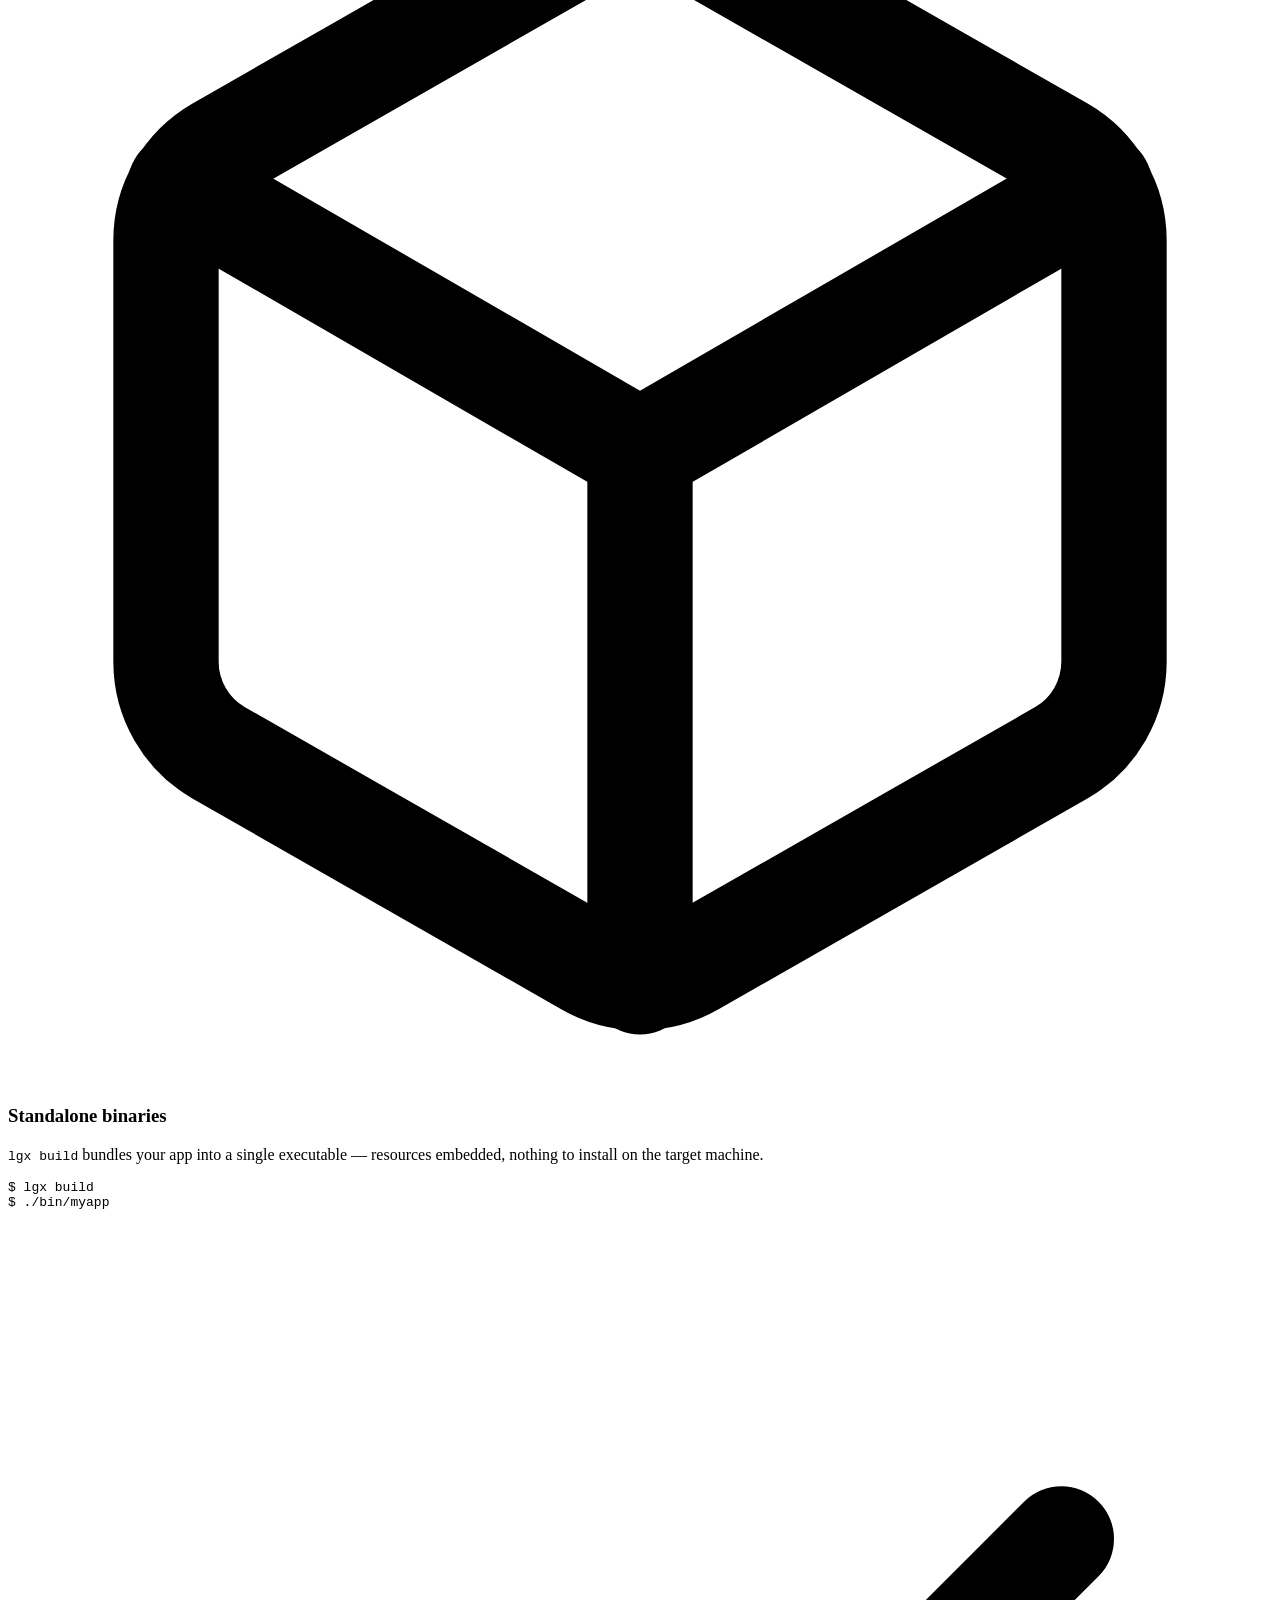
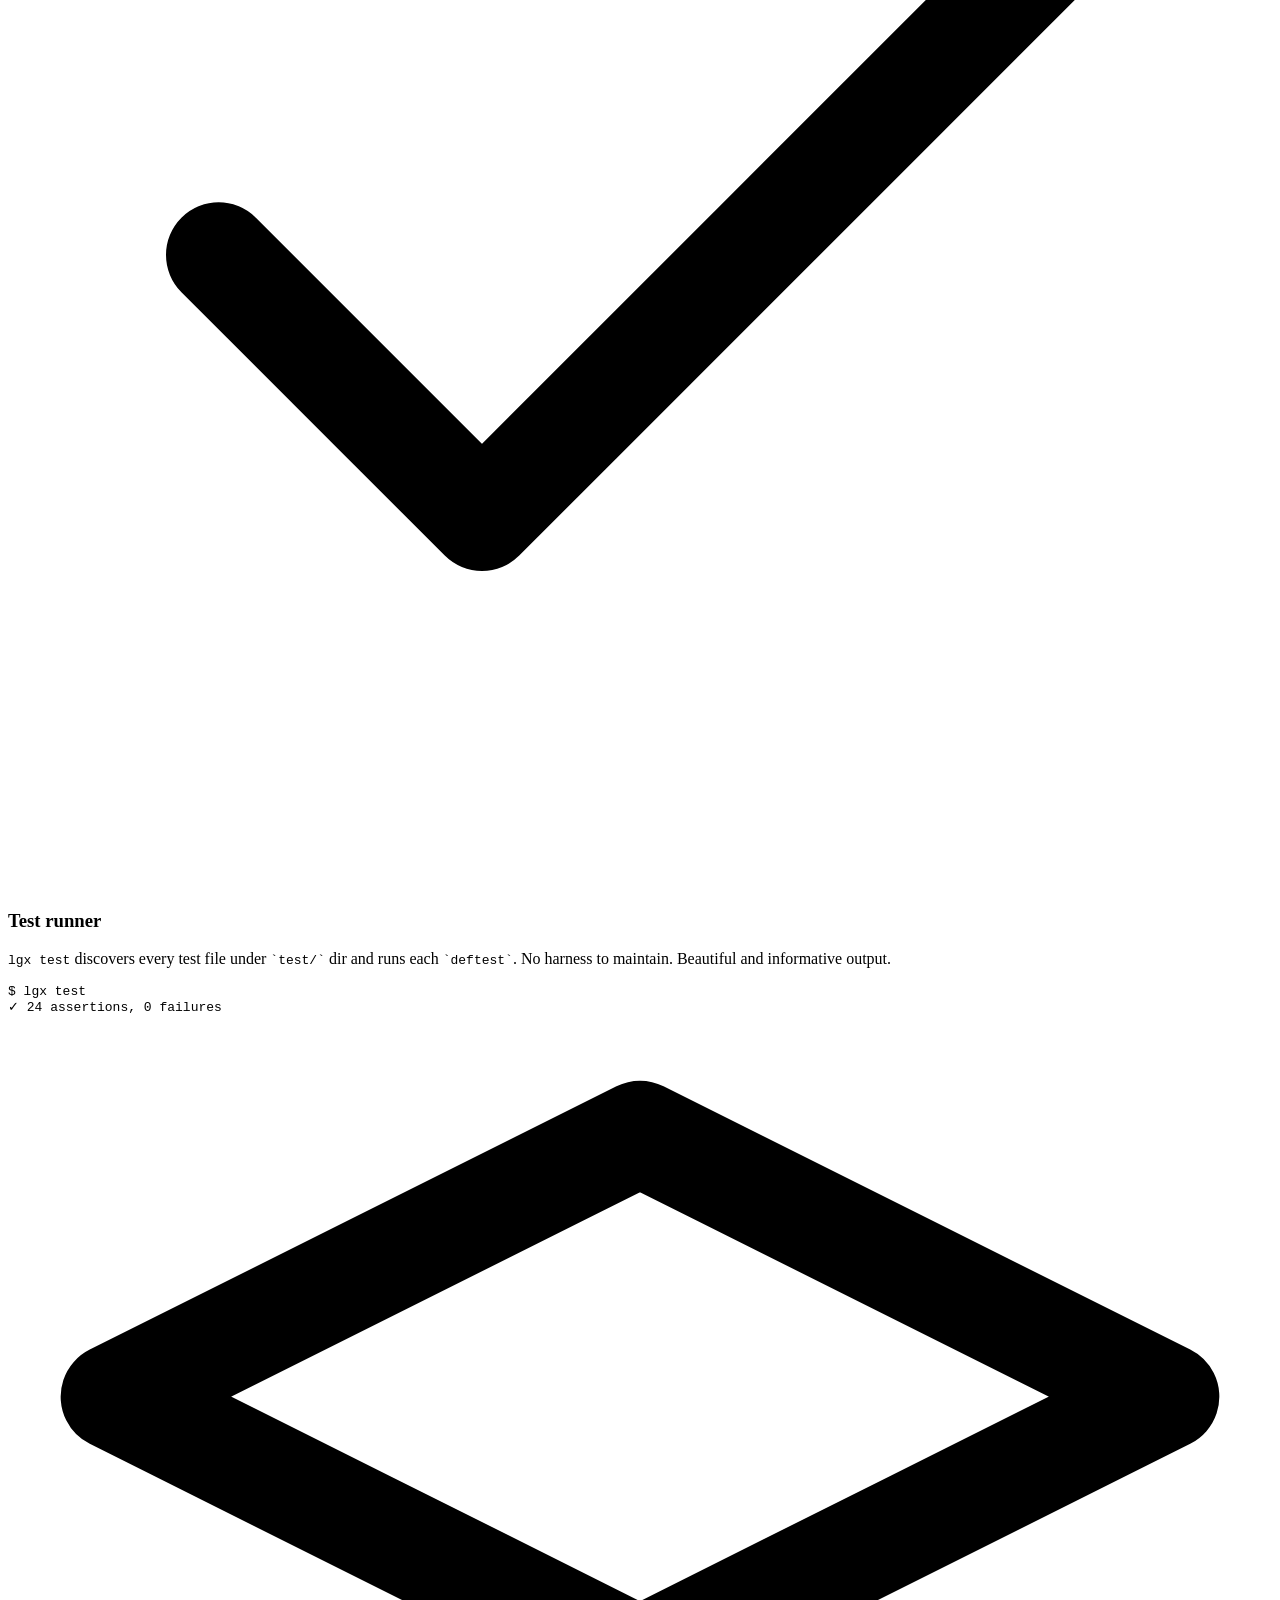
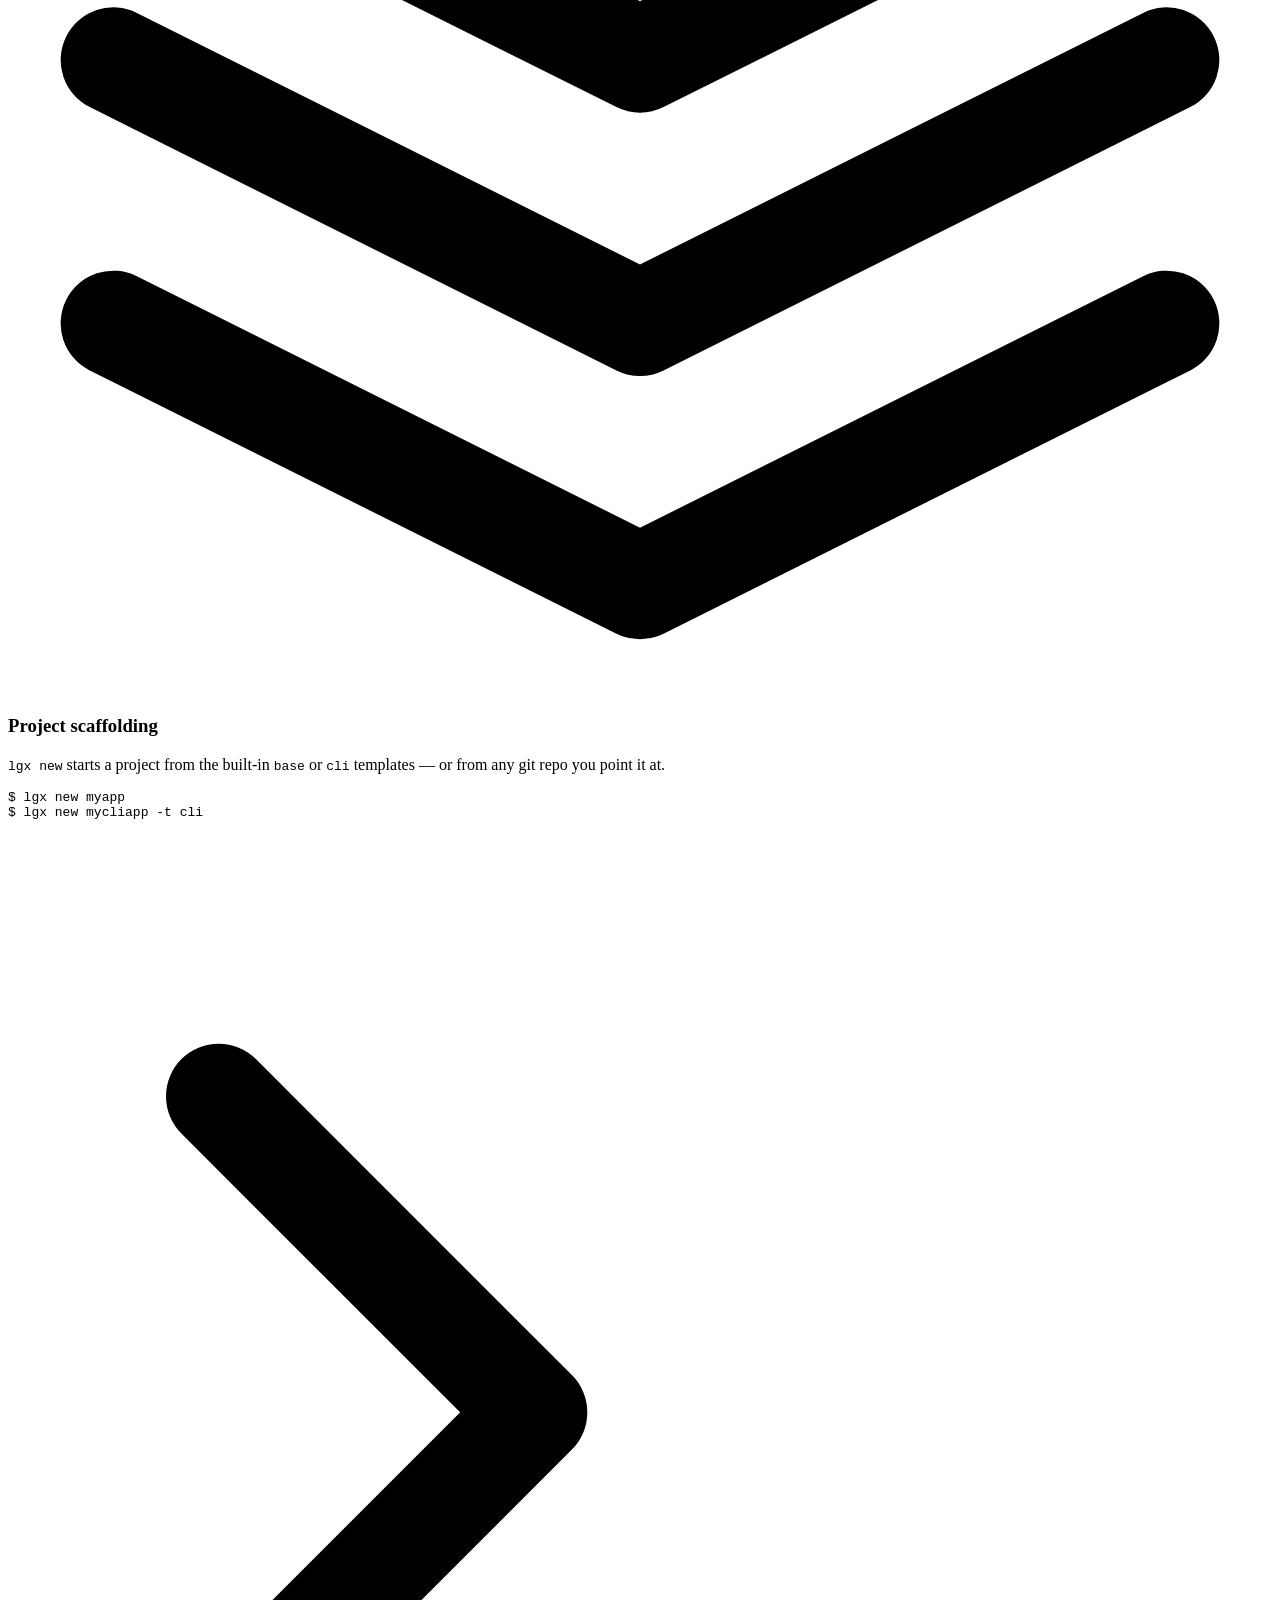
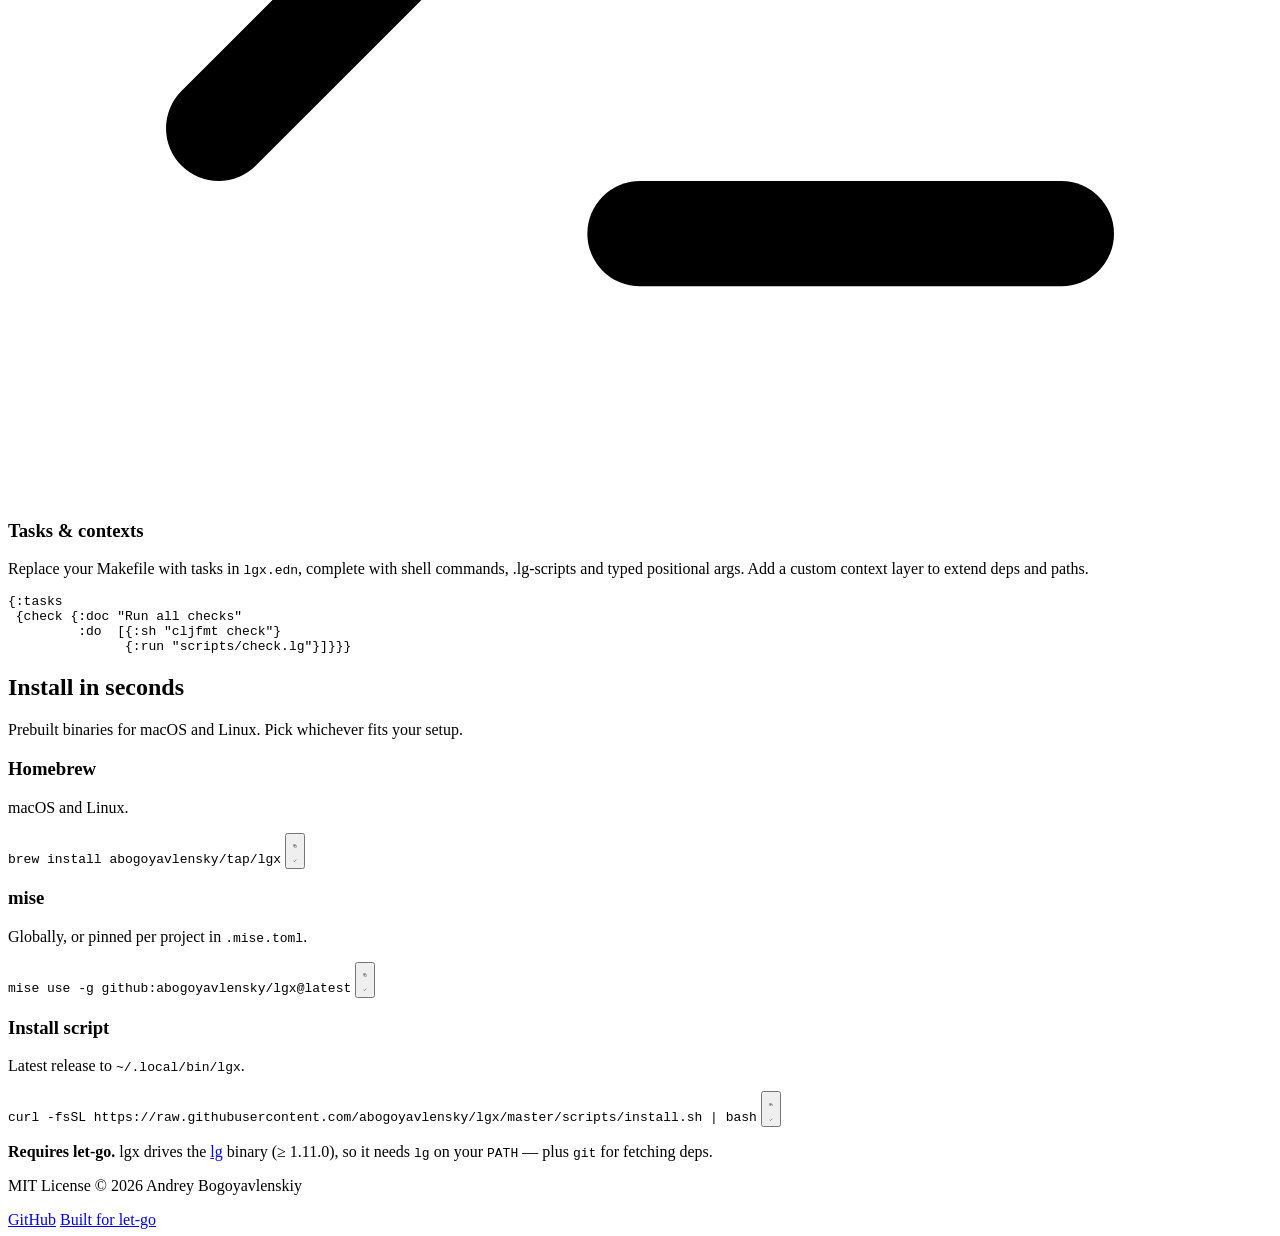
==== commit 6dce8d34: "Apply cljfmt; bump install surfaces to lg 1.11.0" ====
--- a/landing/index.html
+++ b/landing/index.html
@@ -229,7 +229,7 @@
 
       <p class="mt-8 rounded-2xl border border-emerald-200 bg-emerald-50 px-5 py-4 text-base text-emerald-900">
         <strong class="font-semibold">Requires let-go.</strong>
-        lgx drives the <a href="https://github.com/nooga/let-go" class="font-medium underline decoration-emerald-300 underline-offset-2 hover:decoration-emerald-500">lg</a> binary (≥ 1.10.0), so it needs <code class="font-mono">lg</code> on your <code class="font-mono">PATH</code> — plus <code class="font-mono">git</code> for fetching deps.
+        lgx drives the <a href="https://github.com/nooga/let-go" class="font-medium underline decoration-emerald-300 underline-offset-2 hover:decoration-emerald-500">lg</a> binary (≥ 1.11.0), so it needs <code class="font-mono">lg</code> on your <code class="font-mono">PATH</code> — plus <code class="font-mono">git</code> for fetching deps.
       </p>
     </div>
   </section>
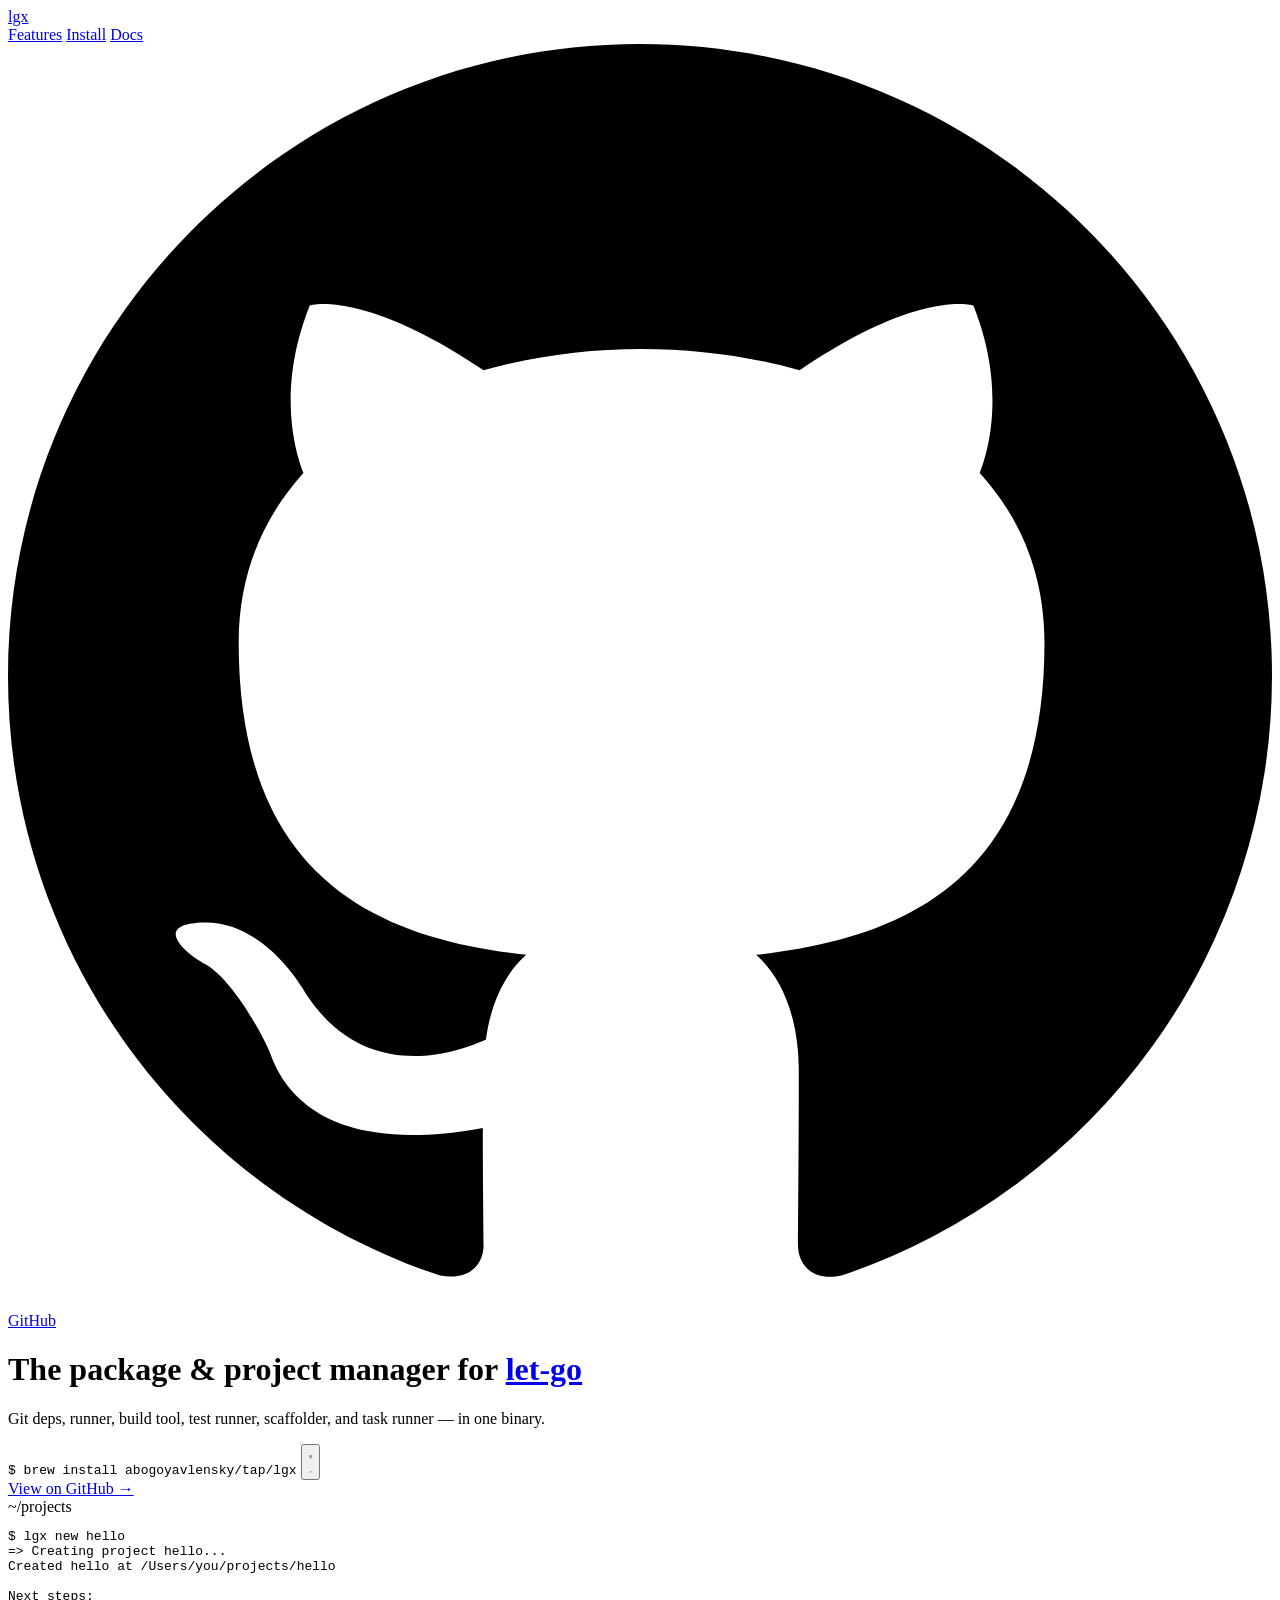
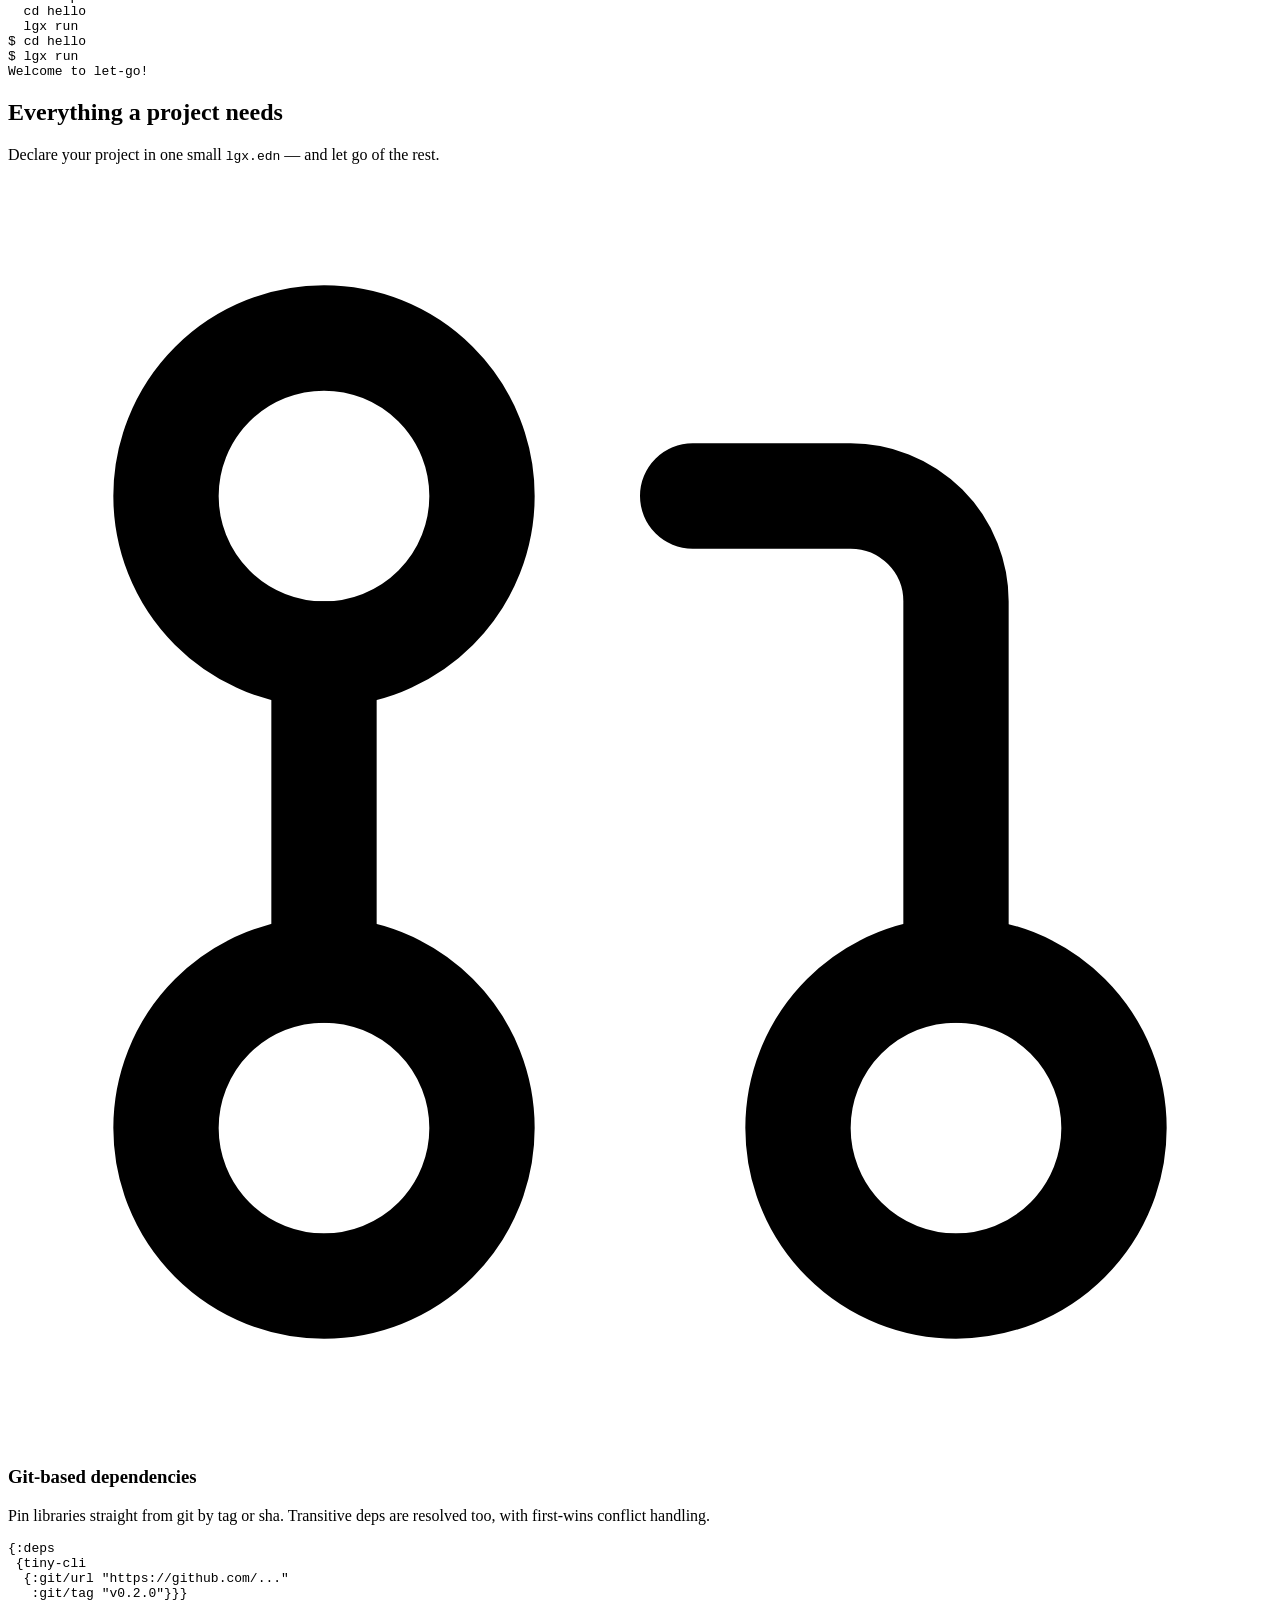
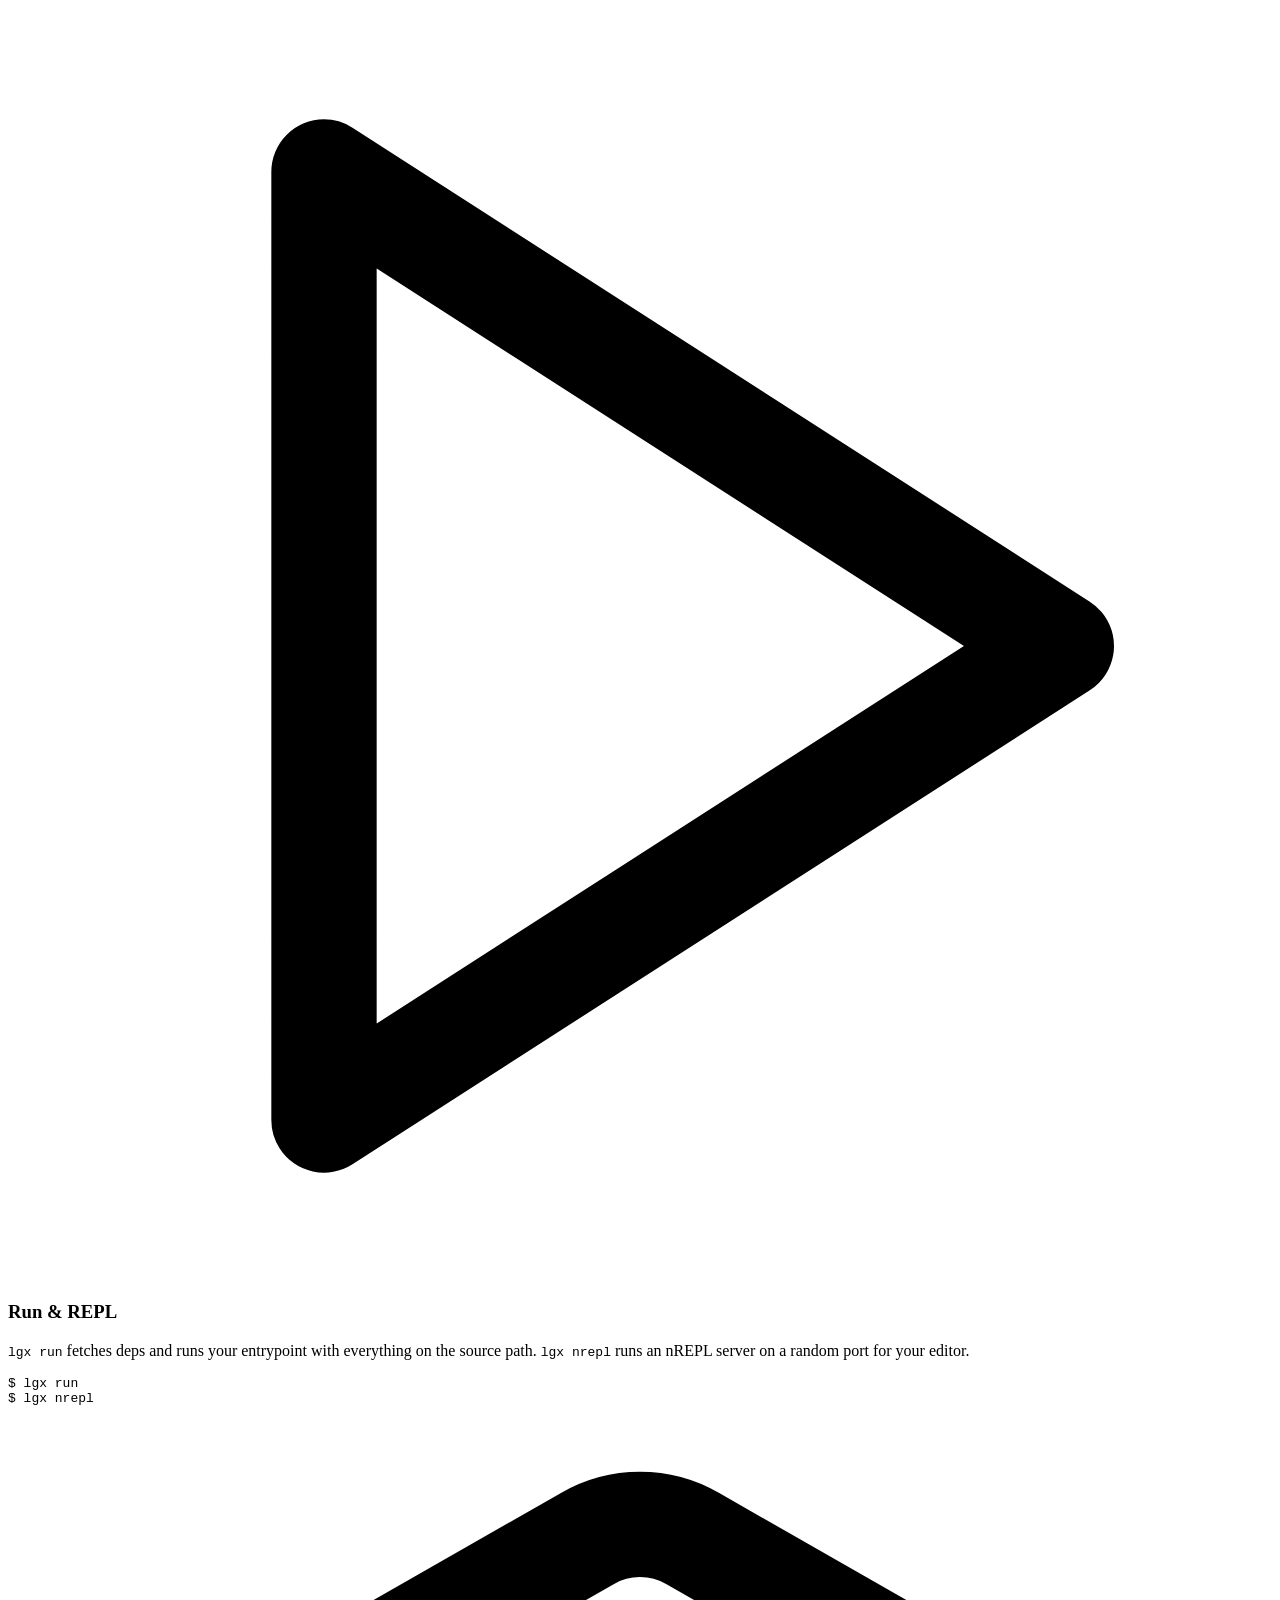
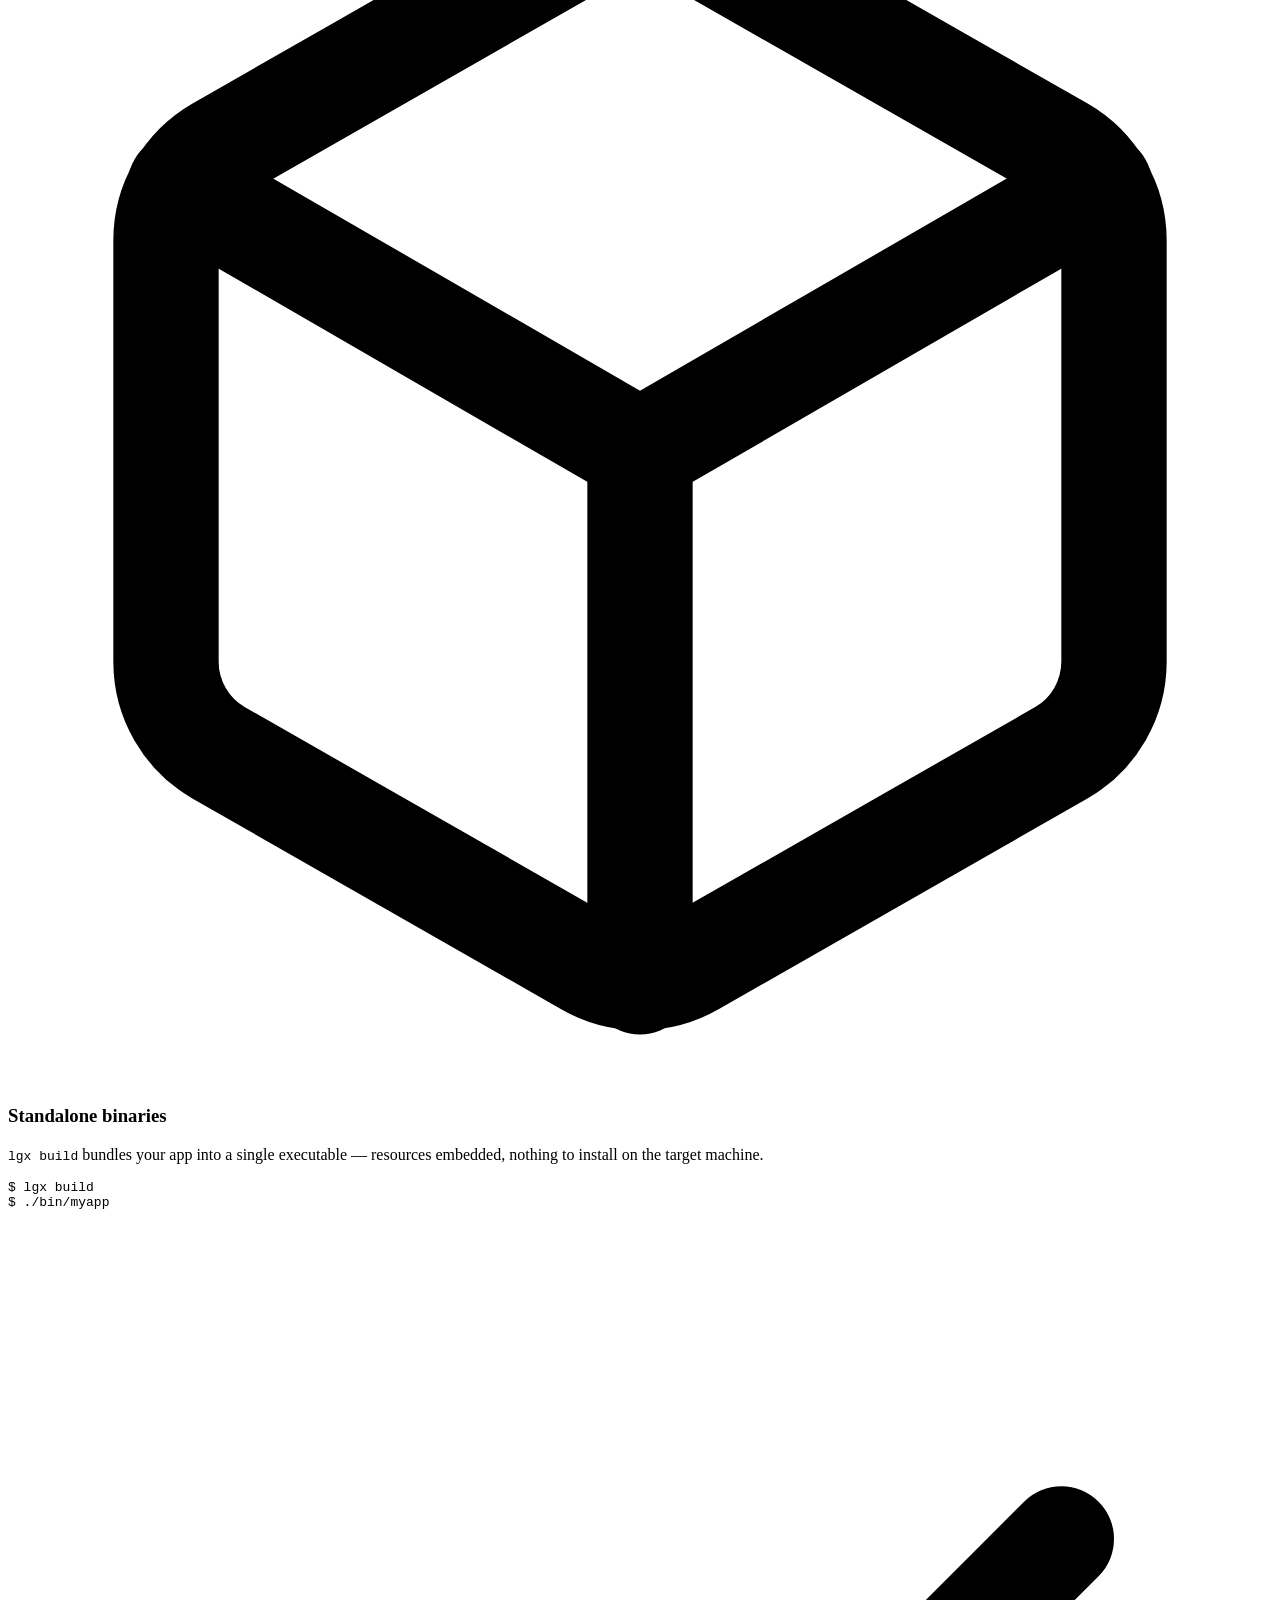
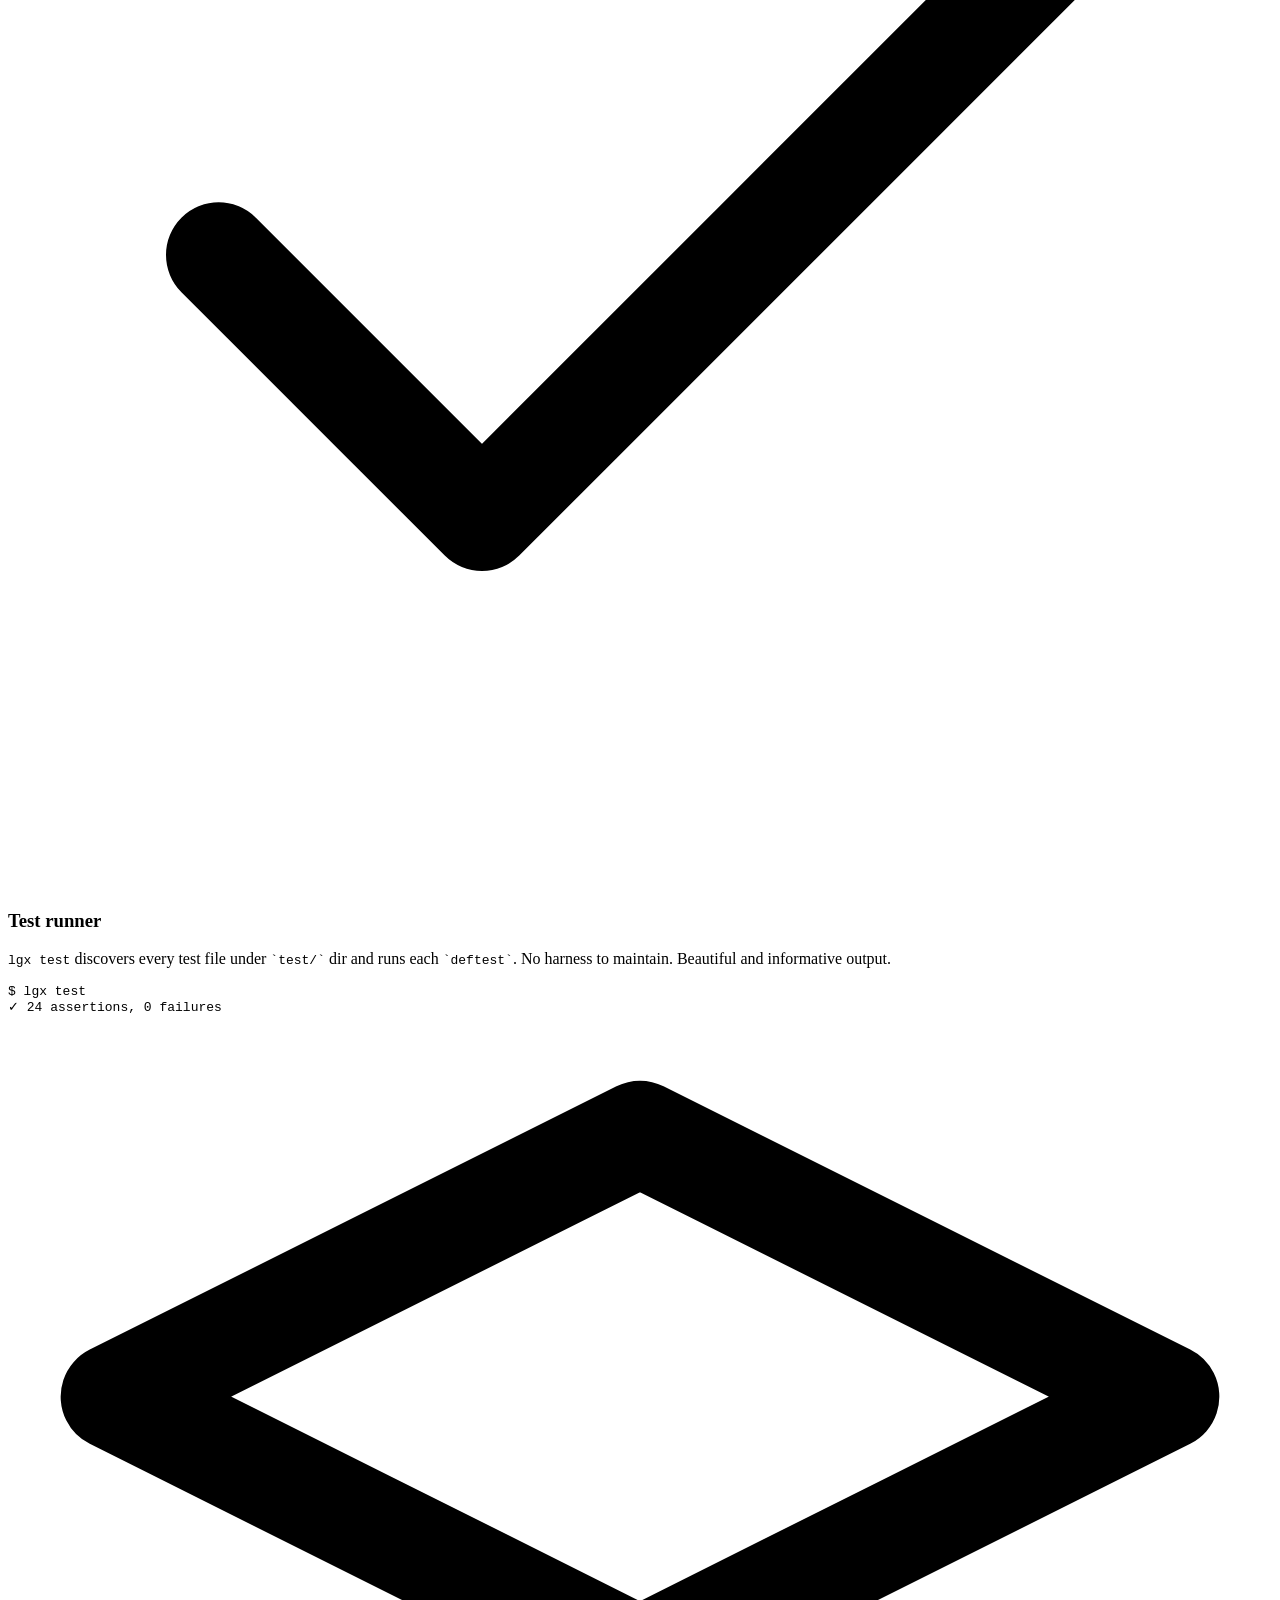
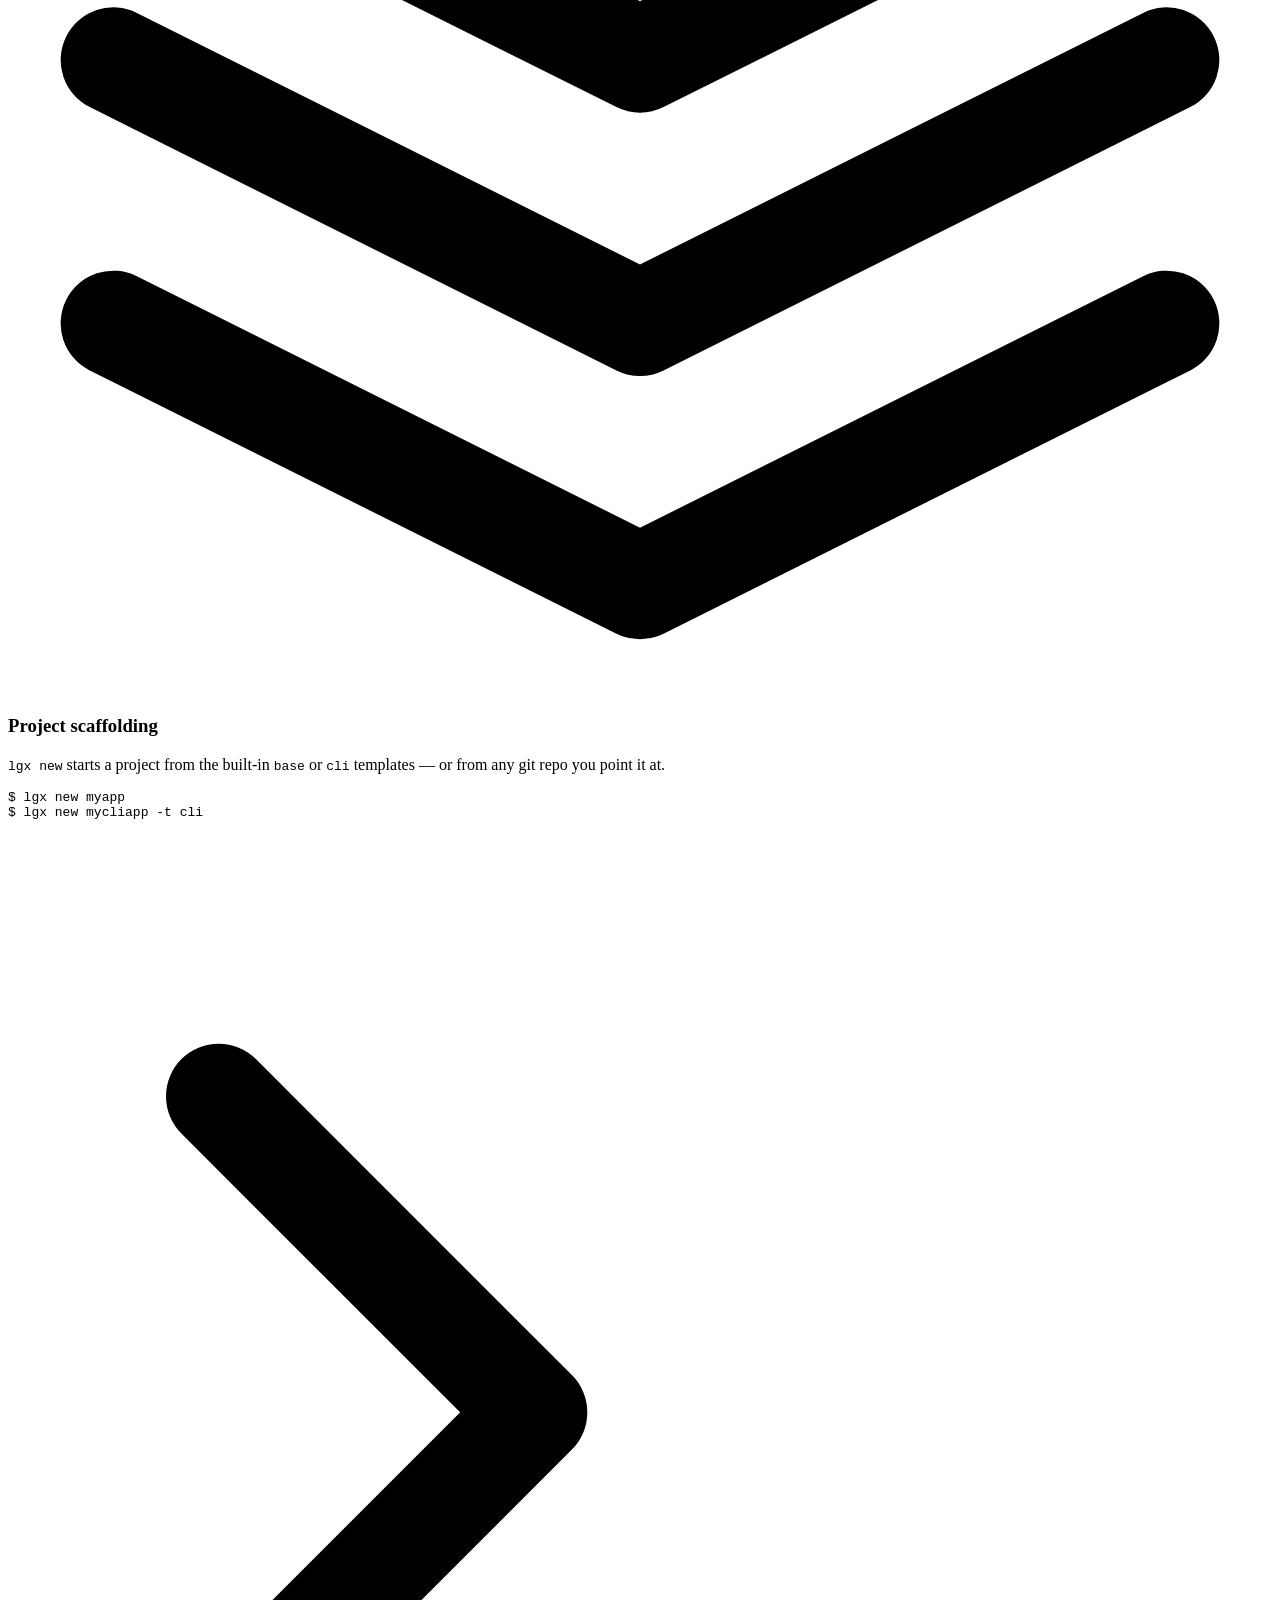
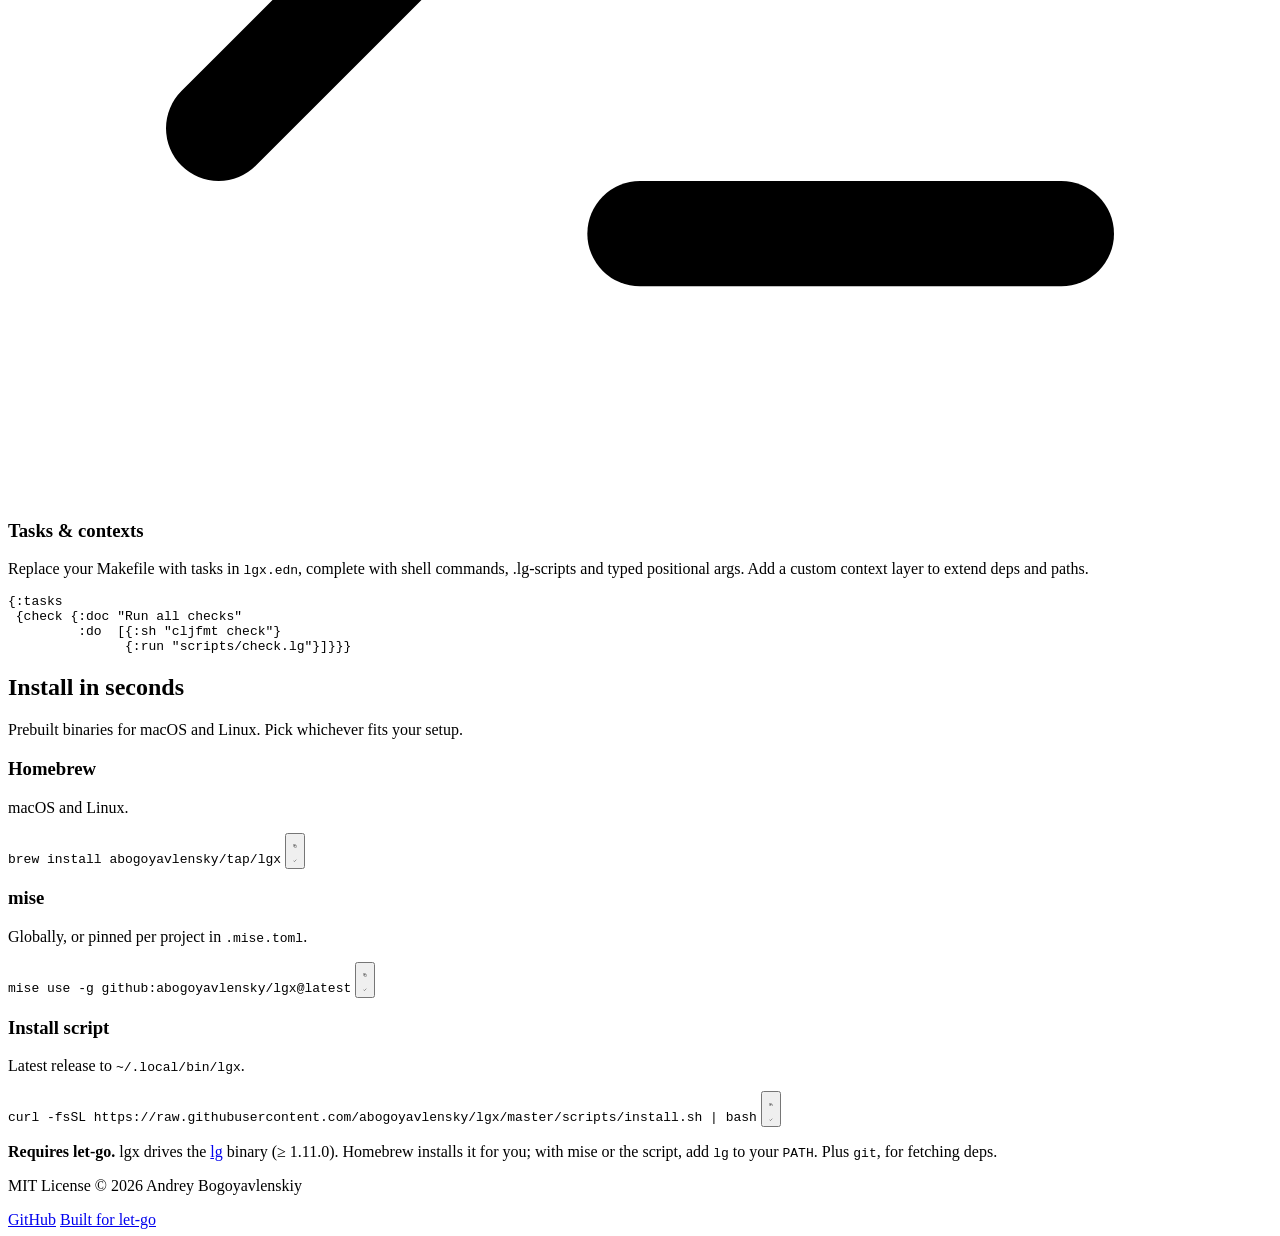
==== commit 5347216c: "Install let-go automatically via Homebrew depends_on" ====
--- a/landing/index.html
+++ b/landing/index.html
@@ -229,7 +229,7 @@
 
       <p class="mt-8 rounded-2xl border border-emerald-200 bg-emerald-50 px-5 py-4 text-base text-emerald-900">
         <strong class="font-semibold">Requires let-go.</strong>
-        lgx drives the <a href="https://github.com/nooga/let-go" class="font-medium underline decoration-emerald-300 underline-offset-2 hover:decoration-emerald-500">lg</a> binary (≥ 1.11.0), so it needs <code class="font-mono">lg</code> on your <code class="font-mono">PATH</code> — plus <code class="font-mono">git</code> for fetching deps.
+        lgx drives the <a href="https://github.com/nooga/let-go" class="font-medium underline decoration-emerald-300 underline-offset-2 hover:decoration-emerald-500">lg</a> binary (≥ 1.11.0). Homebrew installs it for you; with mise or the script, add <code class="font-mono">lg</code> to your <code class="font-mono">PATH</code>. Plus <code class="font-mono">git</code>, for fetching deps.
       </p>
     </div>
   </section>
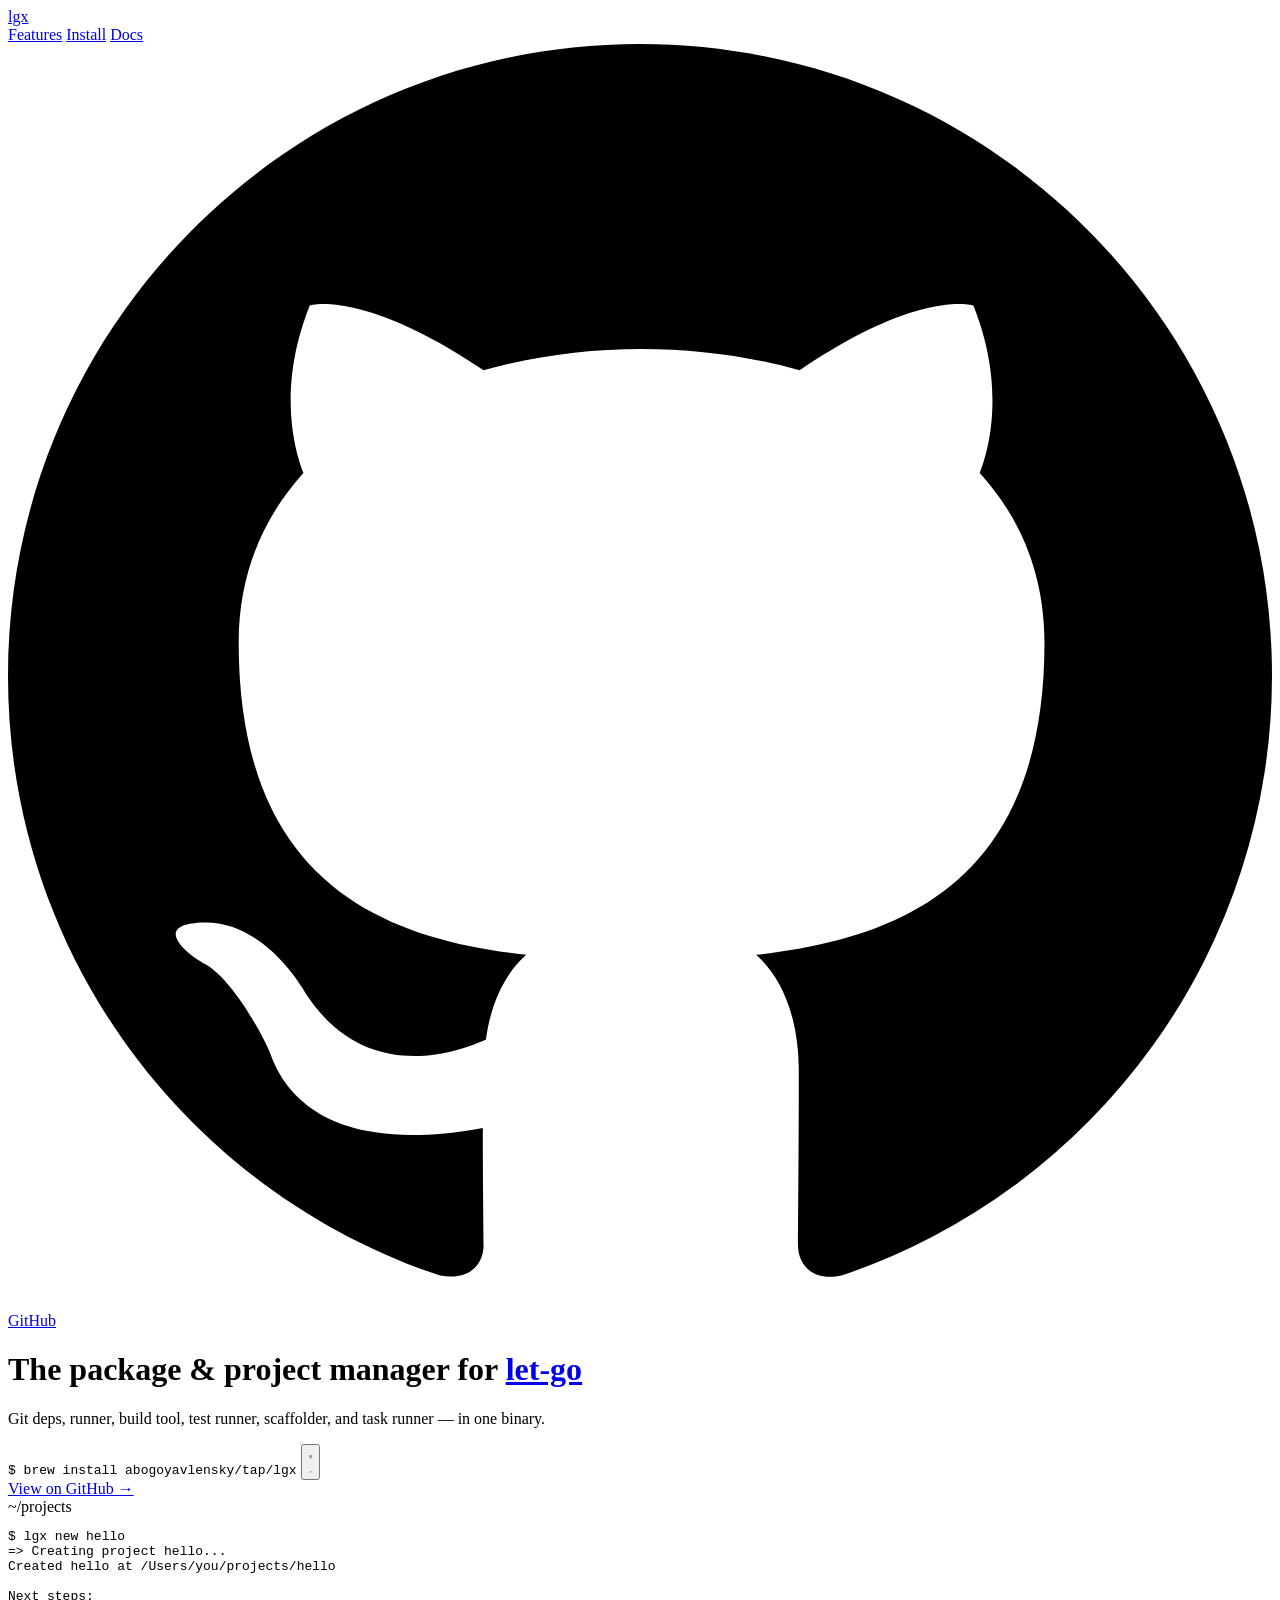
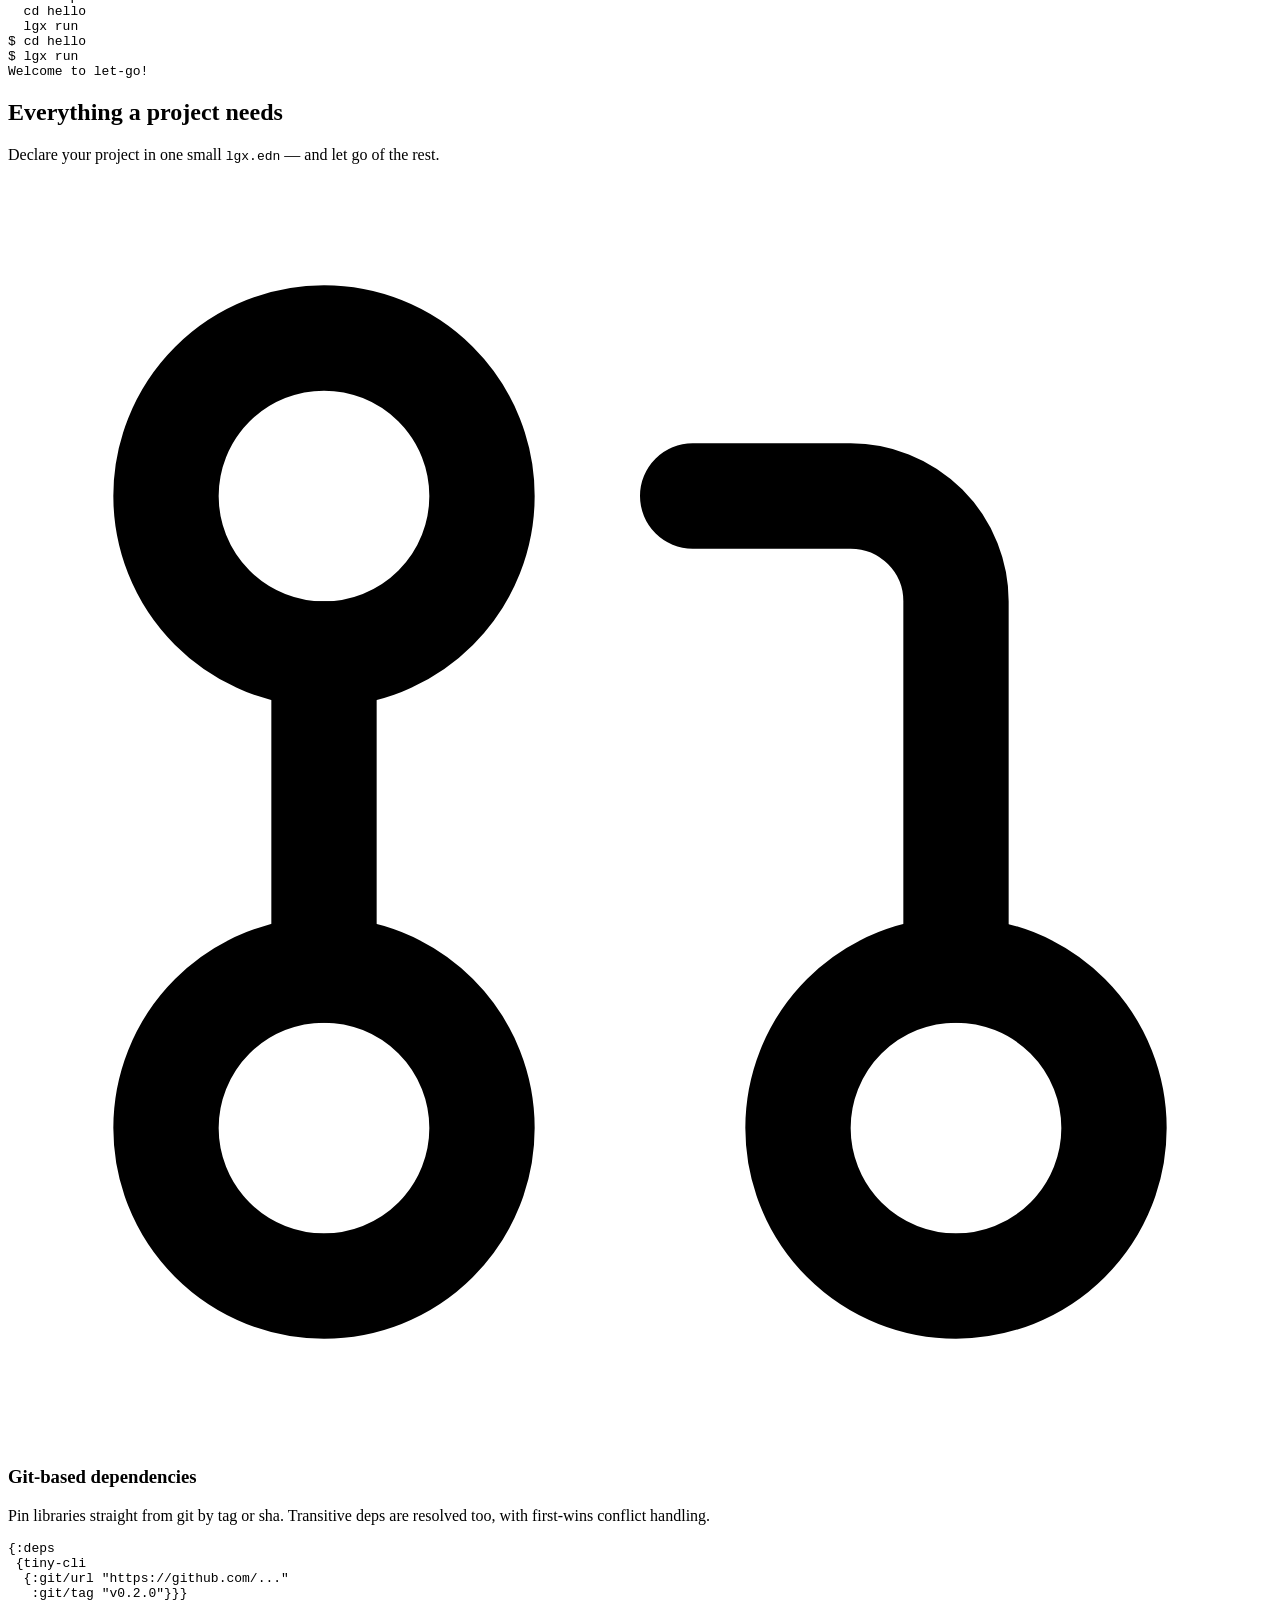
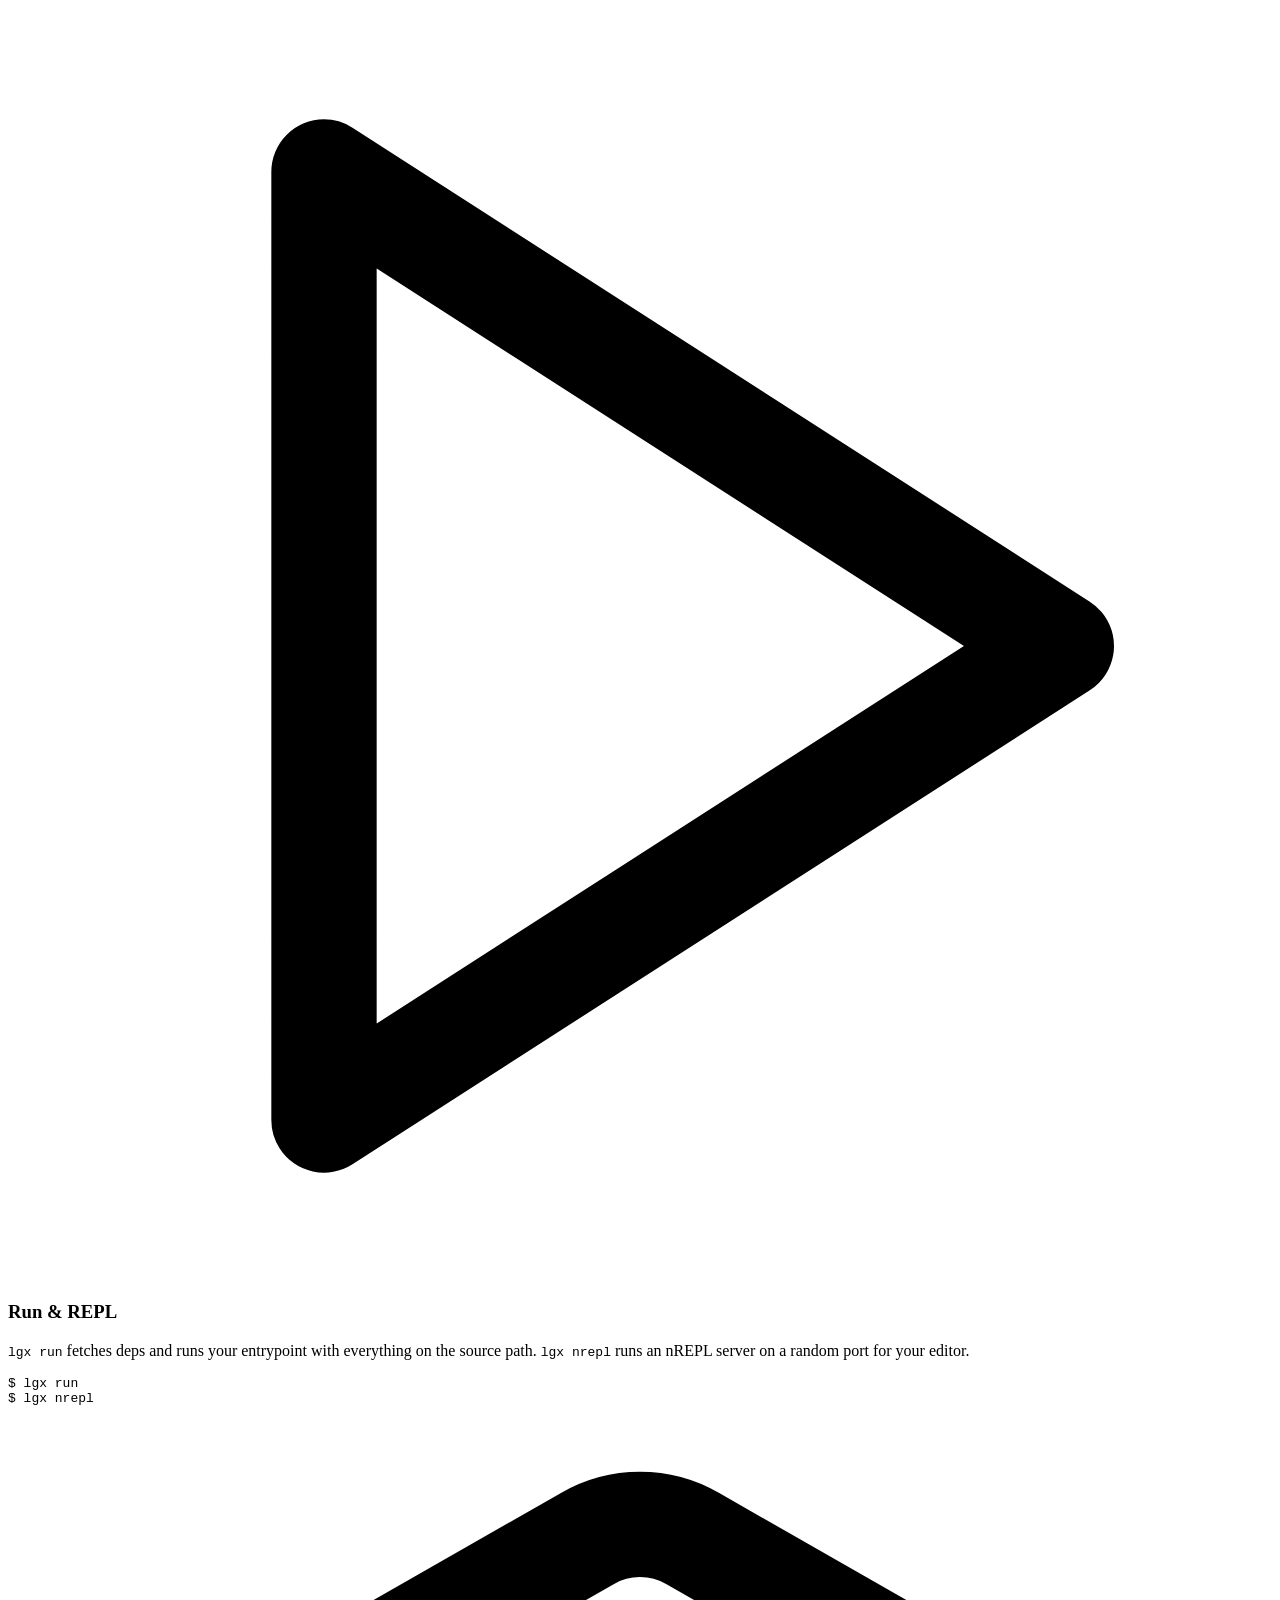
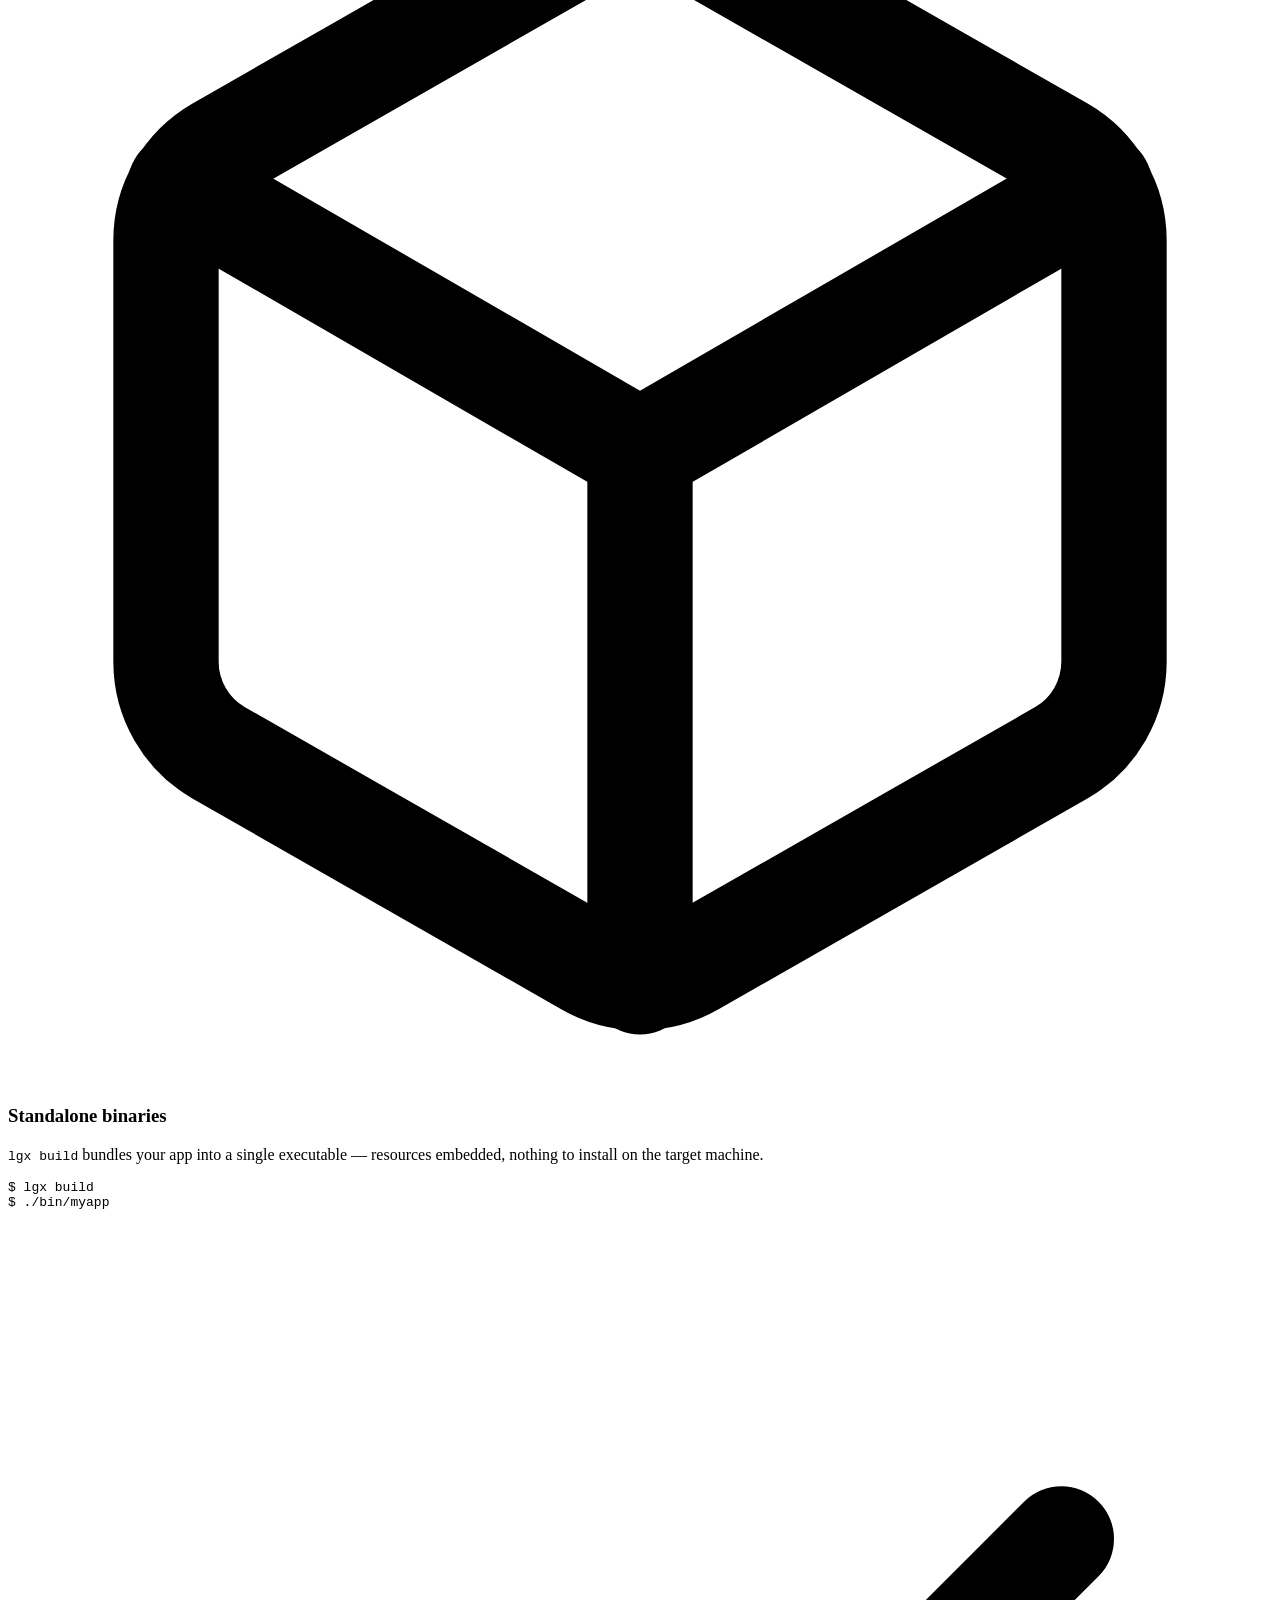
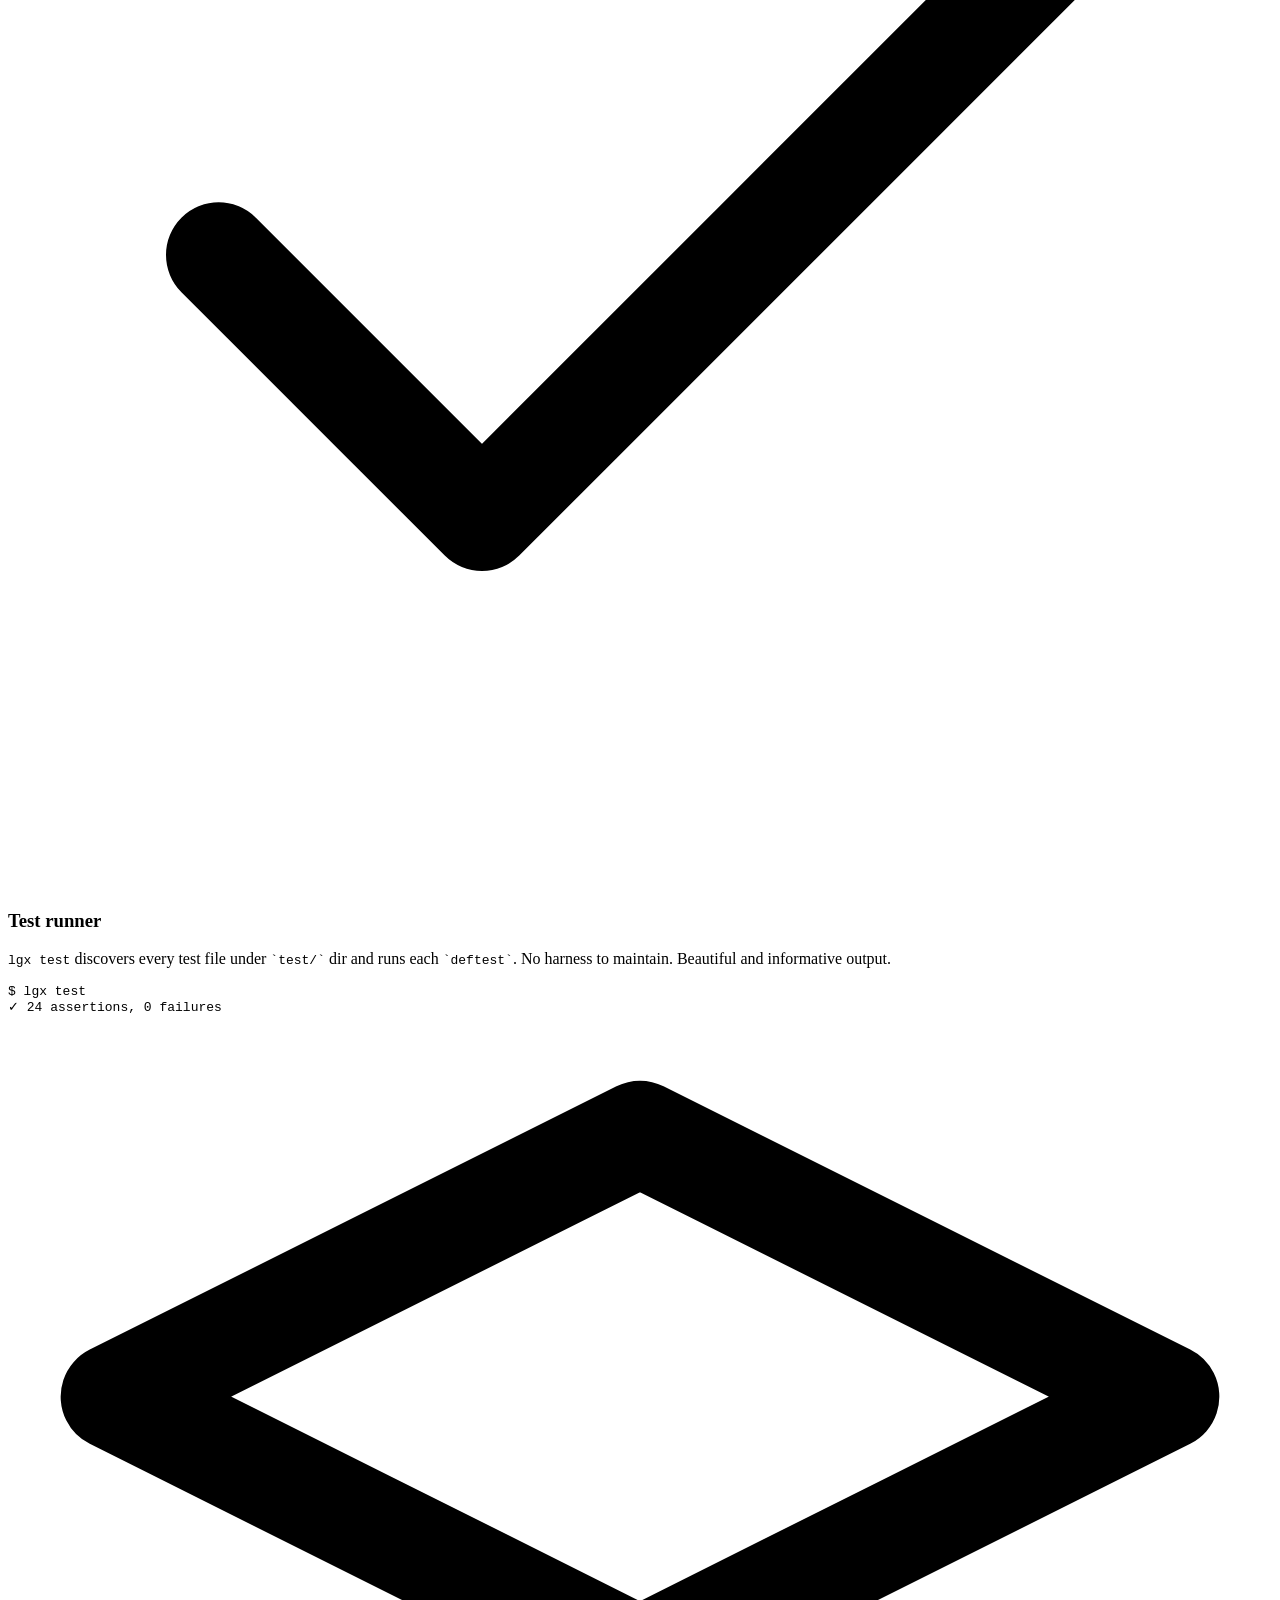
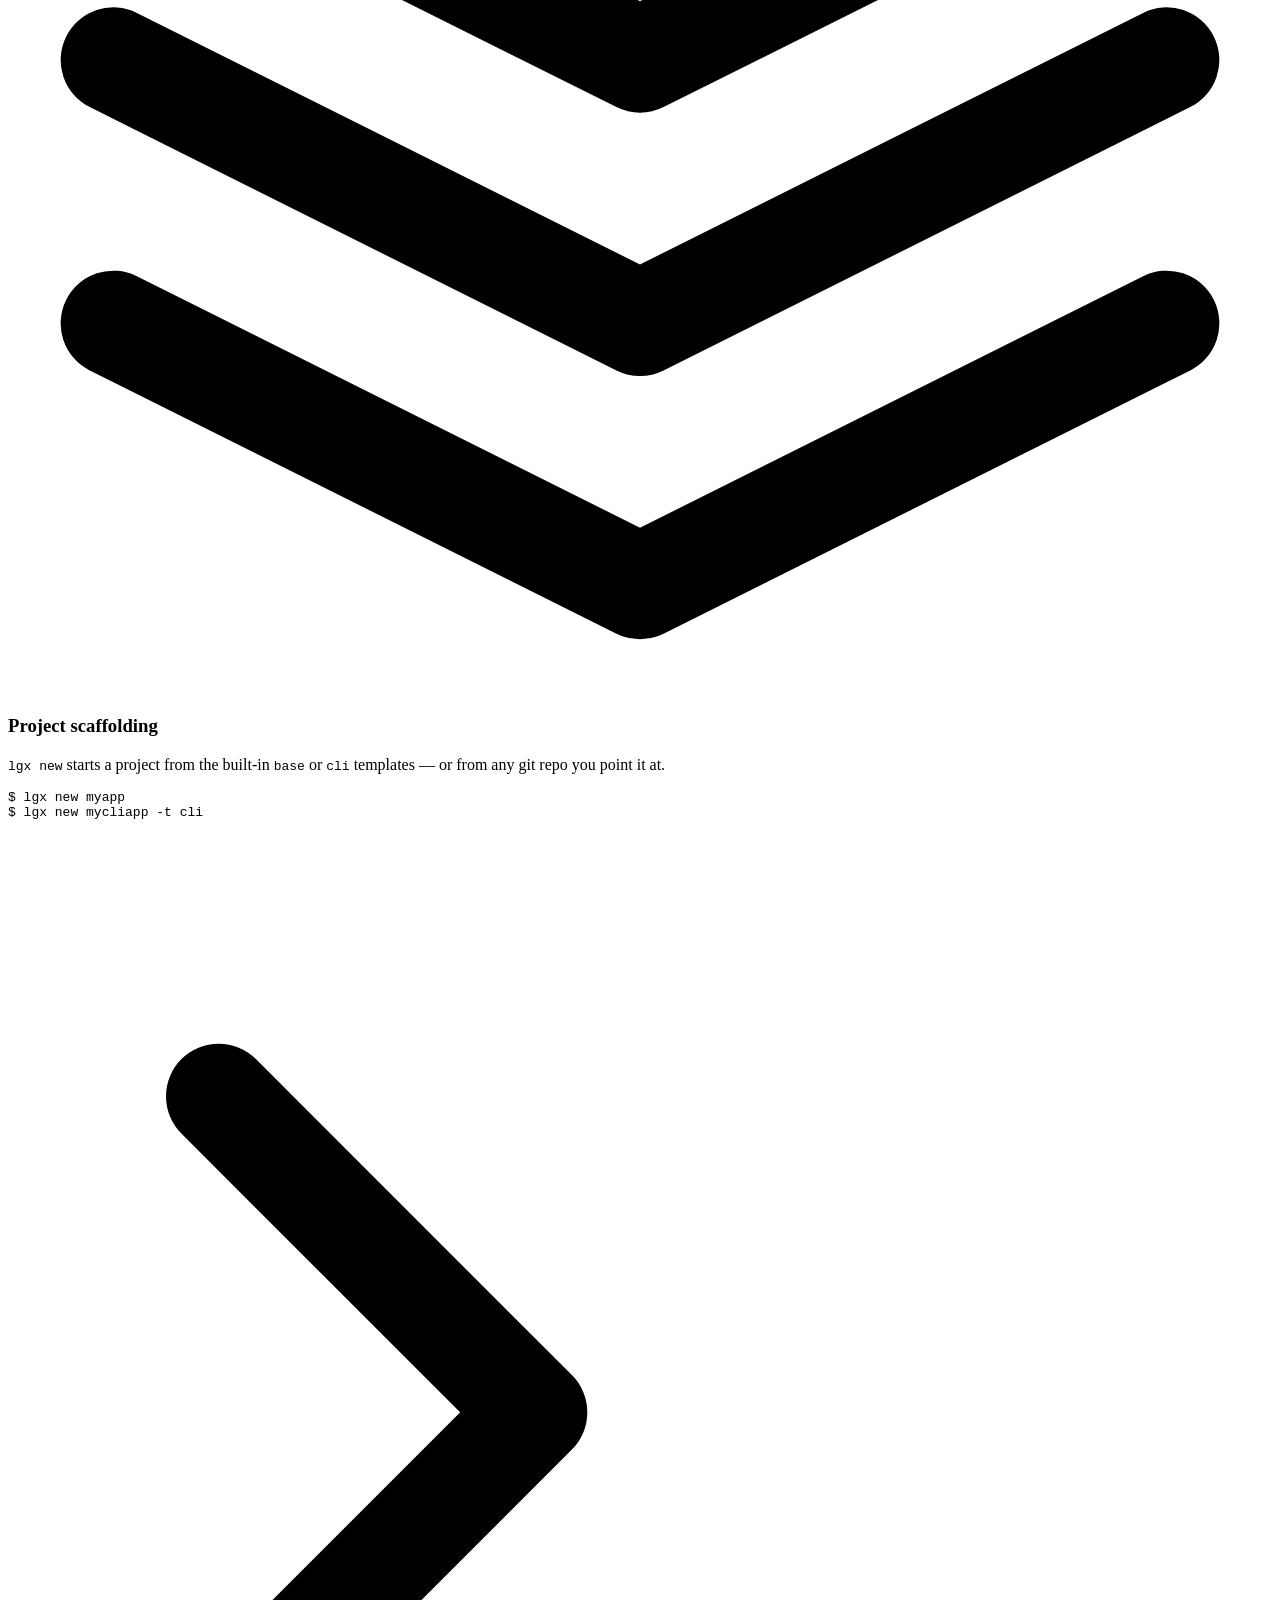
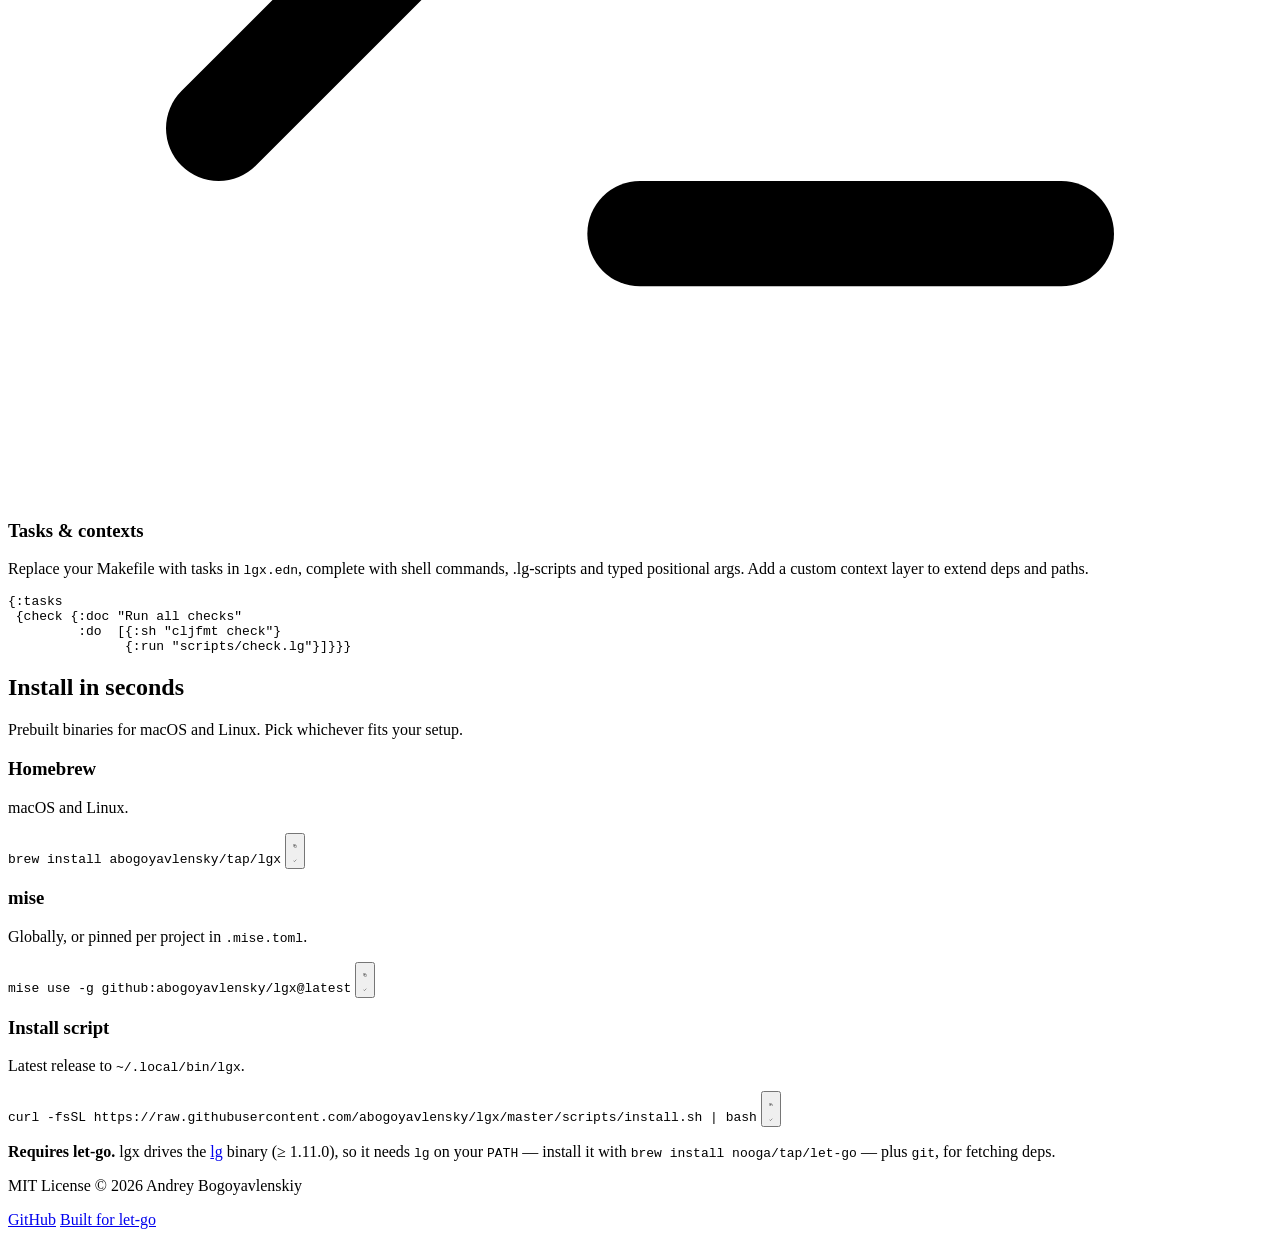
==== commit 26a03efa: "Use caveat instead of depends_on for let-go in Homebrew formula" ====
--- a/landing/index.html
+++ b/landing/index.html
@@ -229,7 +229,7 @@
 
       <p class="mt-8 rounded-2xl border border-emerald-200 bg-emerald-50 px-5 py-4 text-base text-emerald-900">
         <strong class="font-semibold">Requires let-go.</strong>
-        lgx drives the <a href="https://github.com/nooga/let-go" class="font-medium underline decoration-emerald-300 underline-offset-2 hover:decoration-emerald-500">lg</a> binary (≥ 1.11.0). Homebrew installs it for you; with mise or the script, add <code class="font-mono">lg</code> to your <code class="font-mono">PATH</code>. Plus <code class="font-mono">git</code>, for fetching deps.
+        lgx drives the <a href="https://github.com/nooga/let-go" class="font-medium underline decoration-emerald-300 underline-offset-2 hover:decoration-emerald-500">lg</a> binary (≥ 1.11.0), so it needs <code class="font-mono">lg</code> on your <code class="font-mono">PATH</code> — install it with <code class="font-mono">brew install nooga/tap/let-go</code> — plus <code class="font-mono">git</code>, for fetching deps.
       </p>
     </div>
   </section>
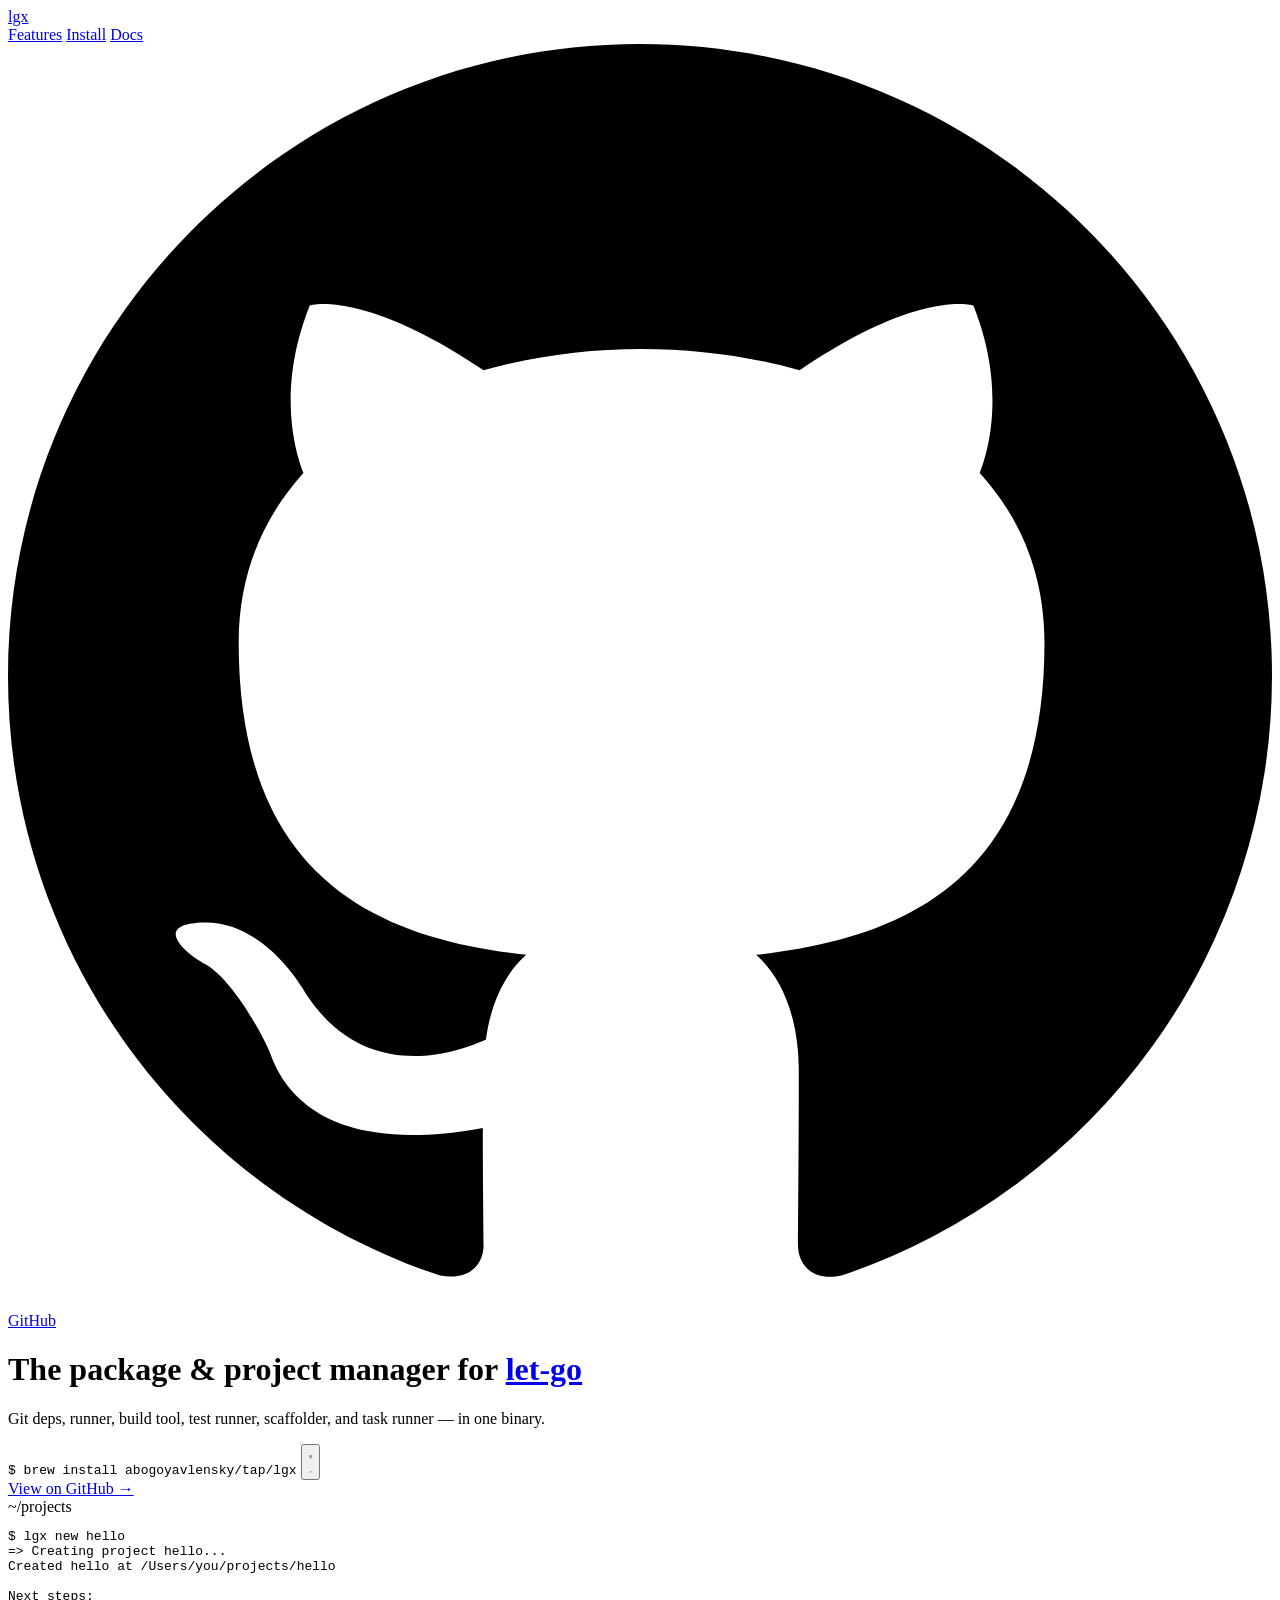
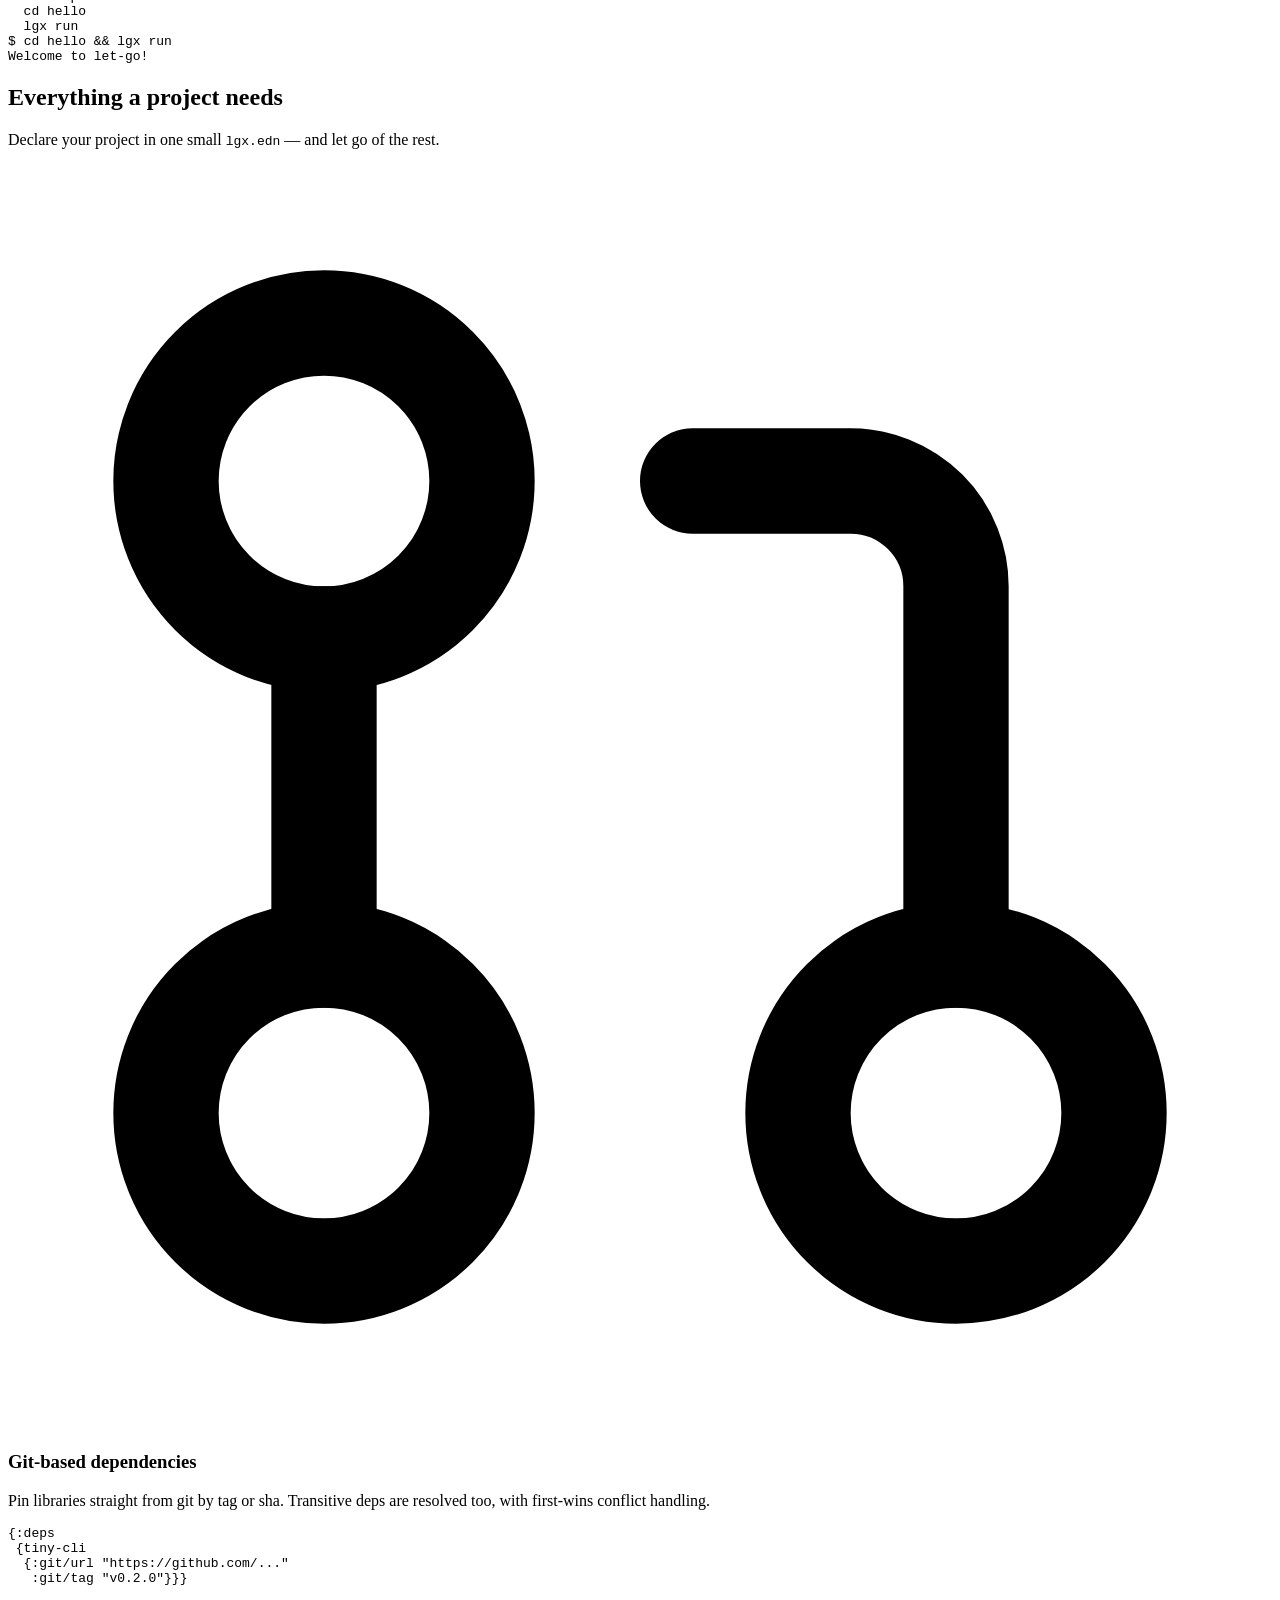
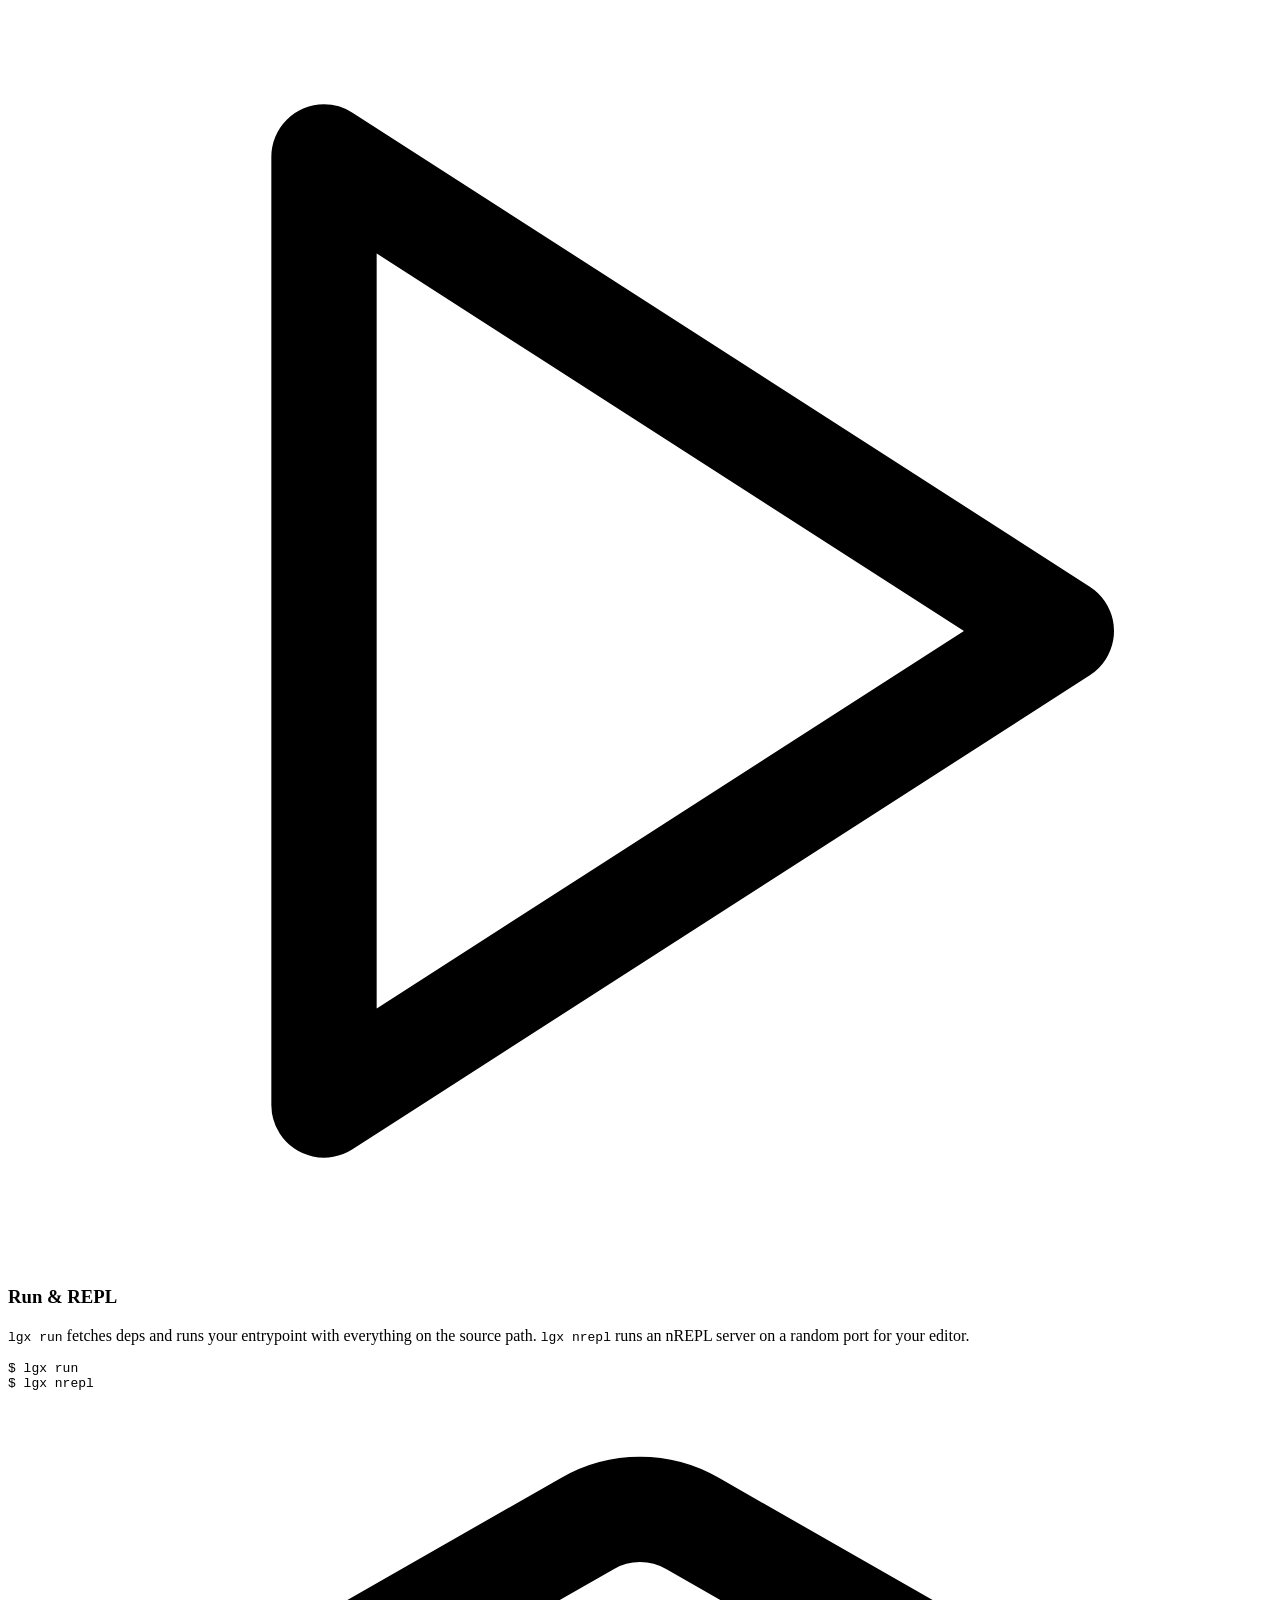
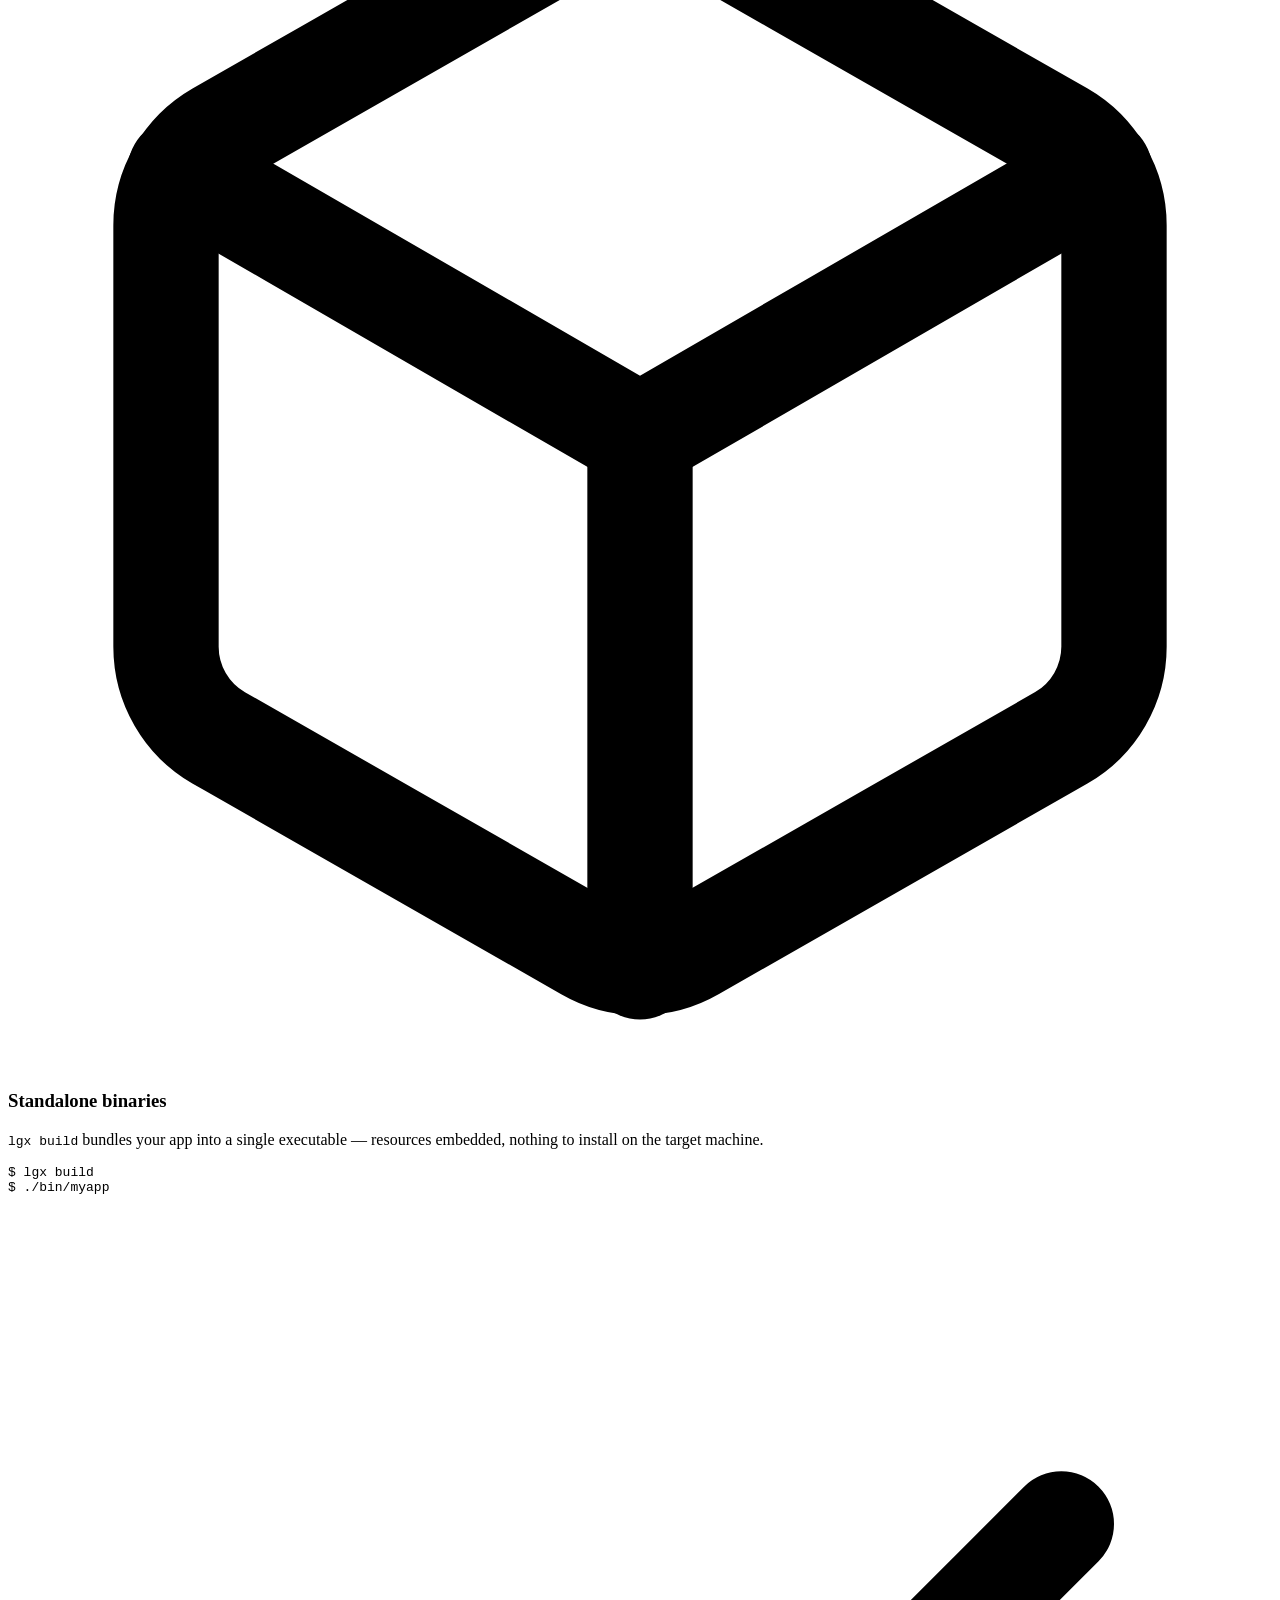
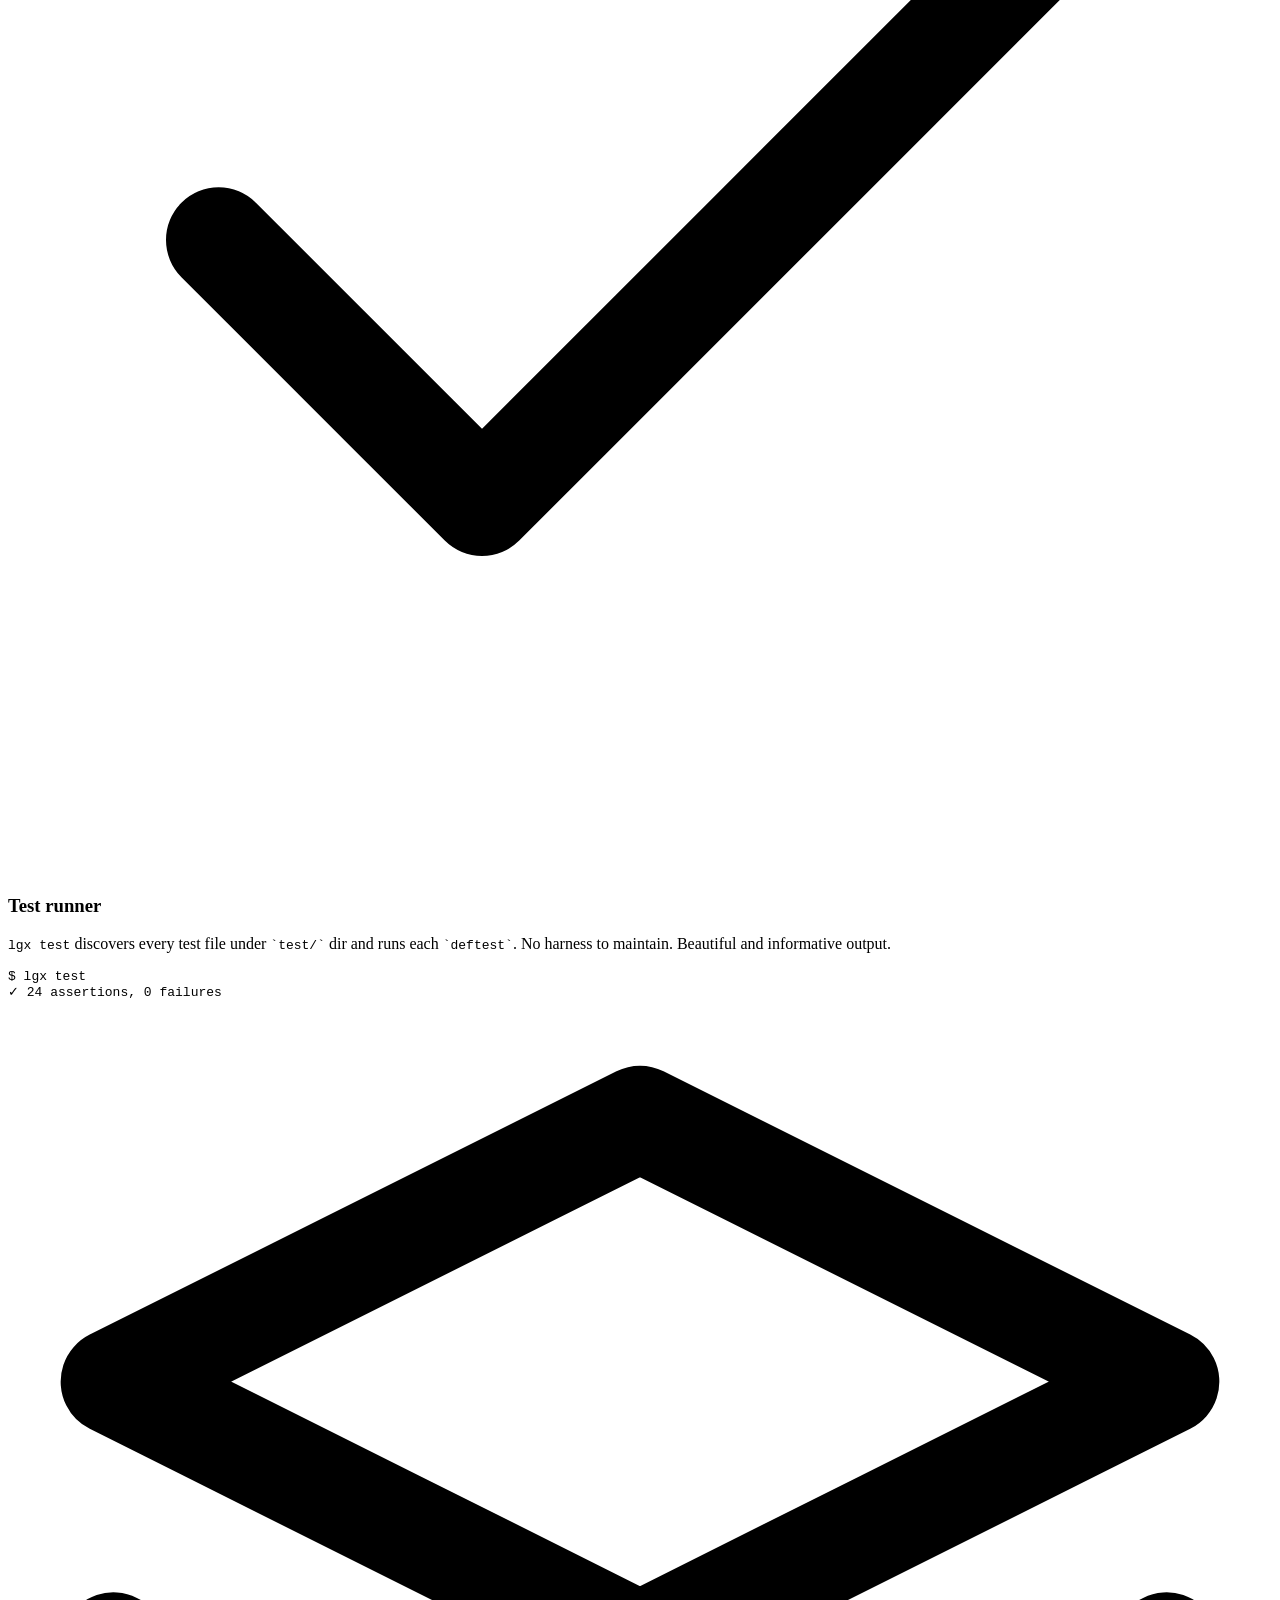
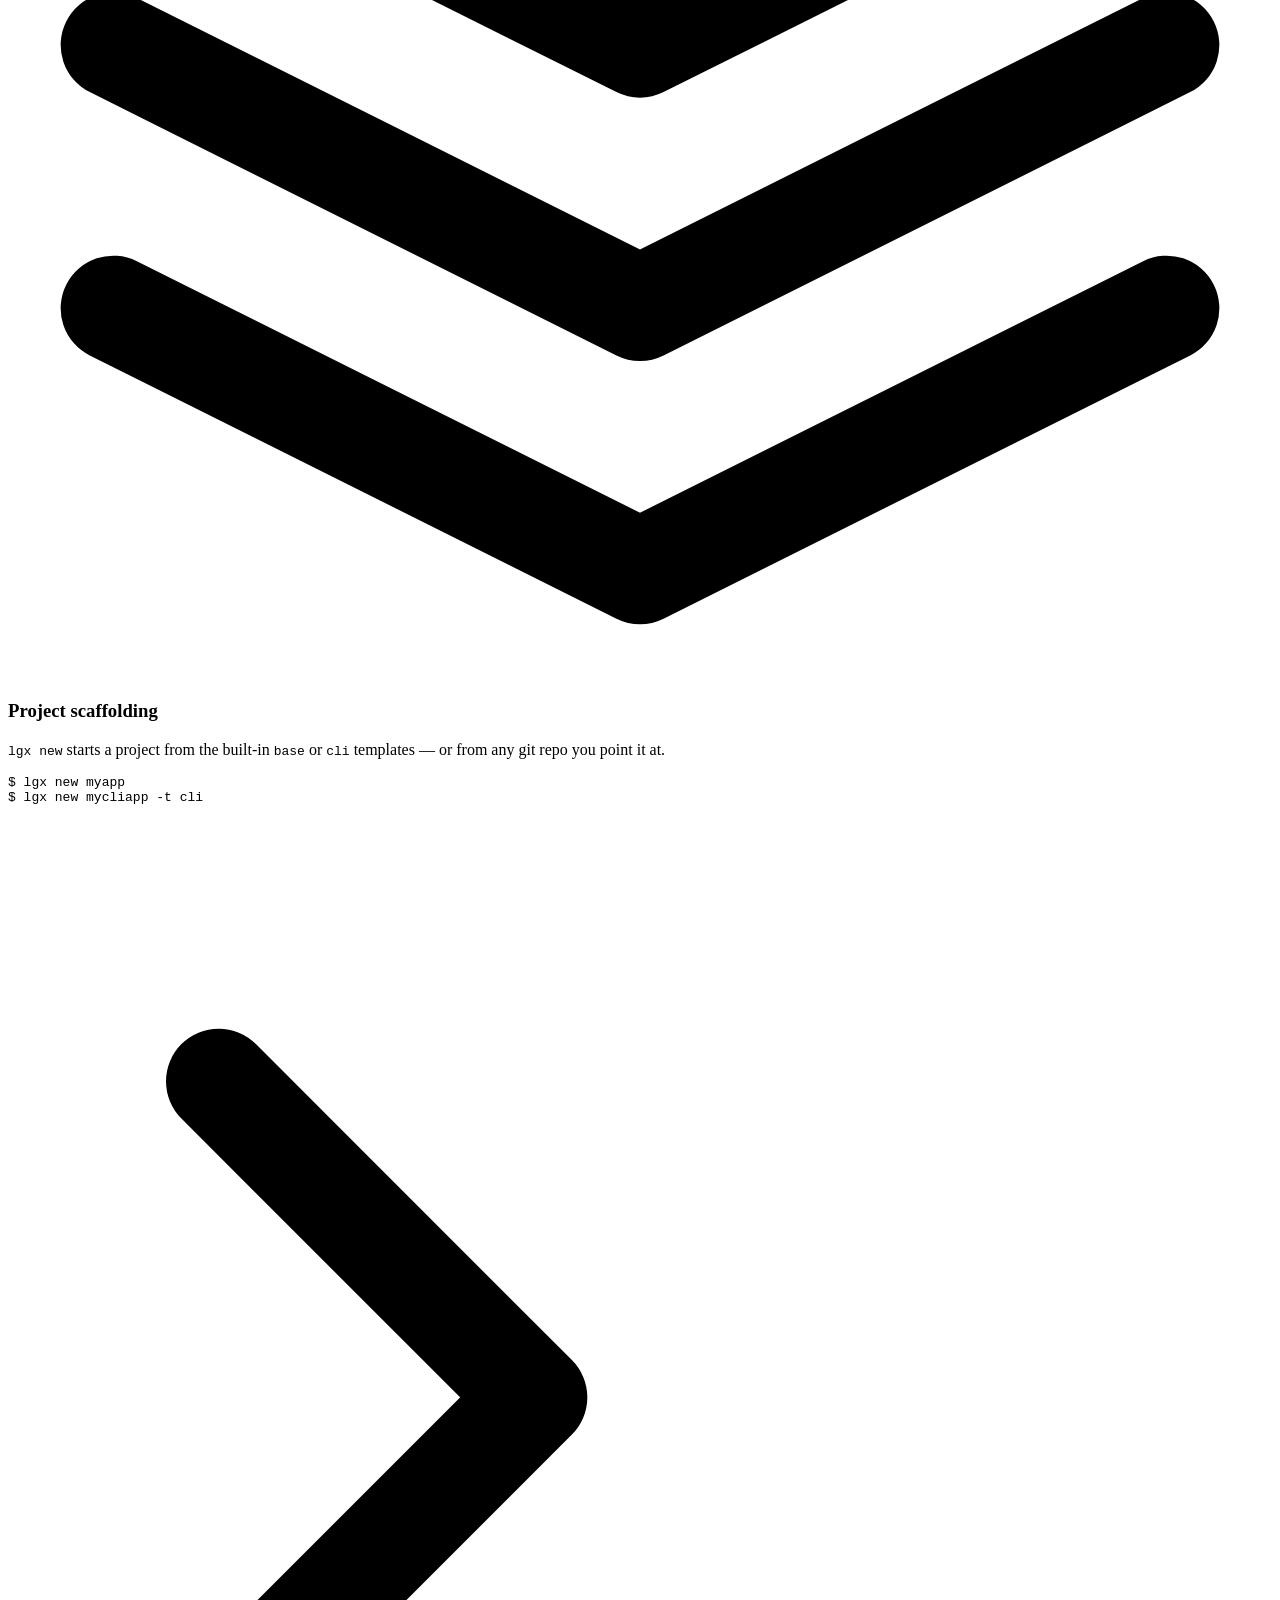
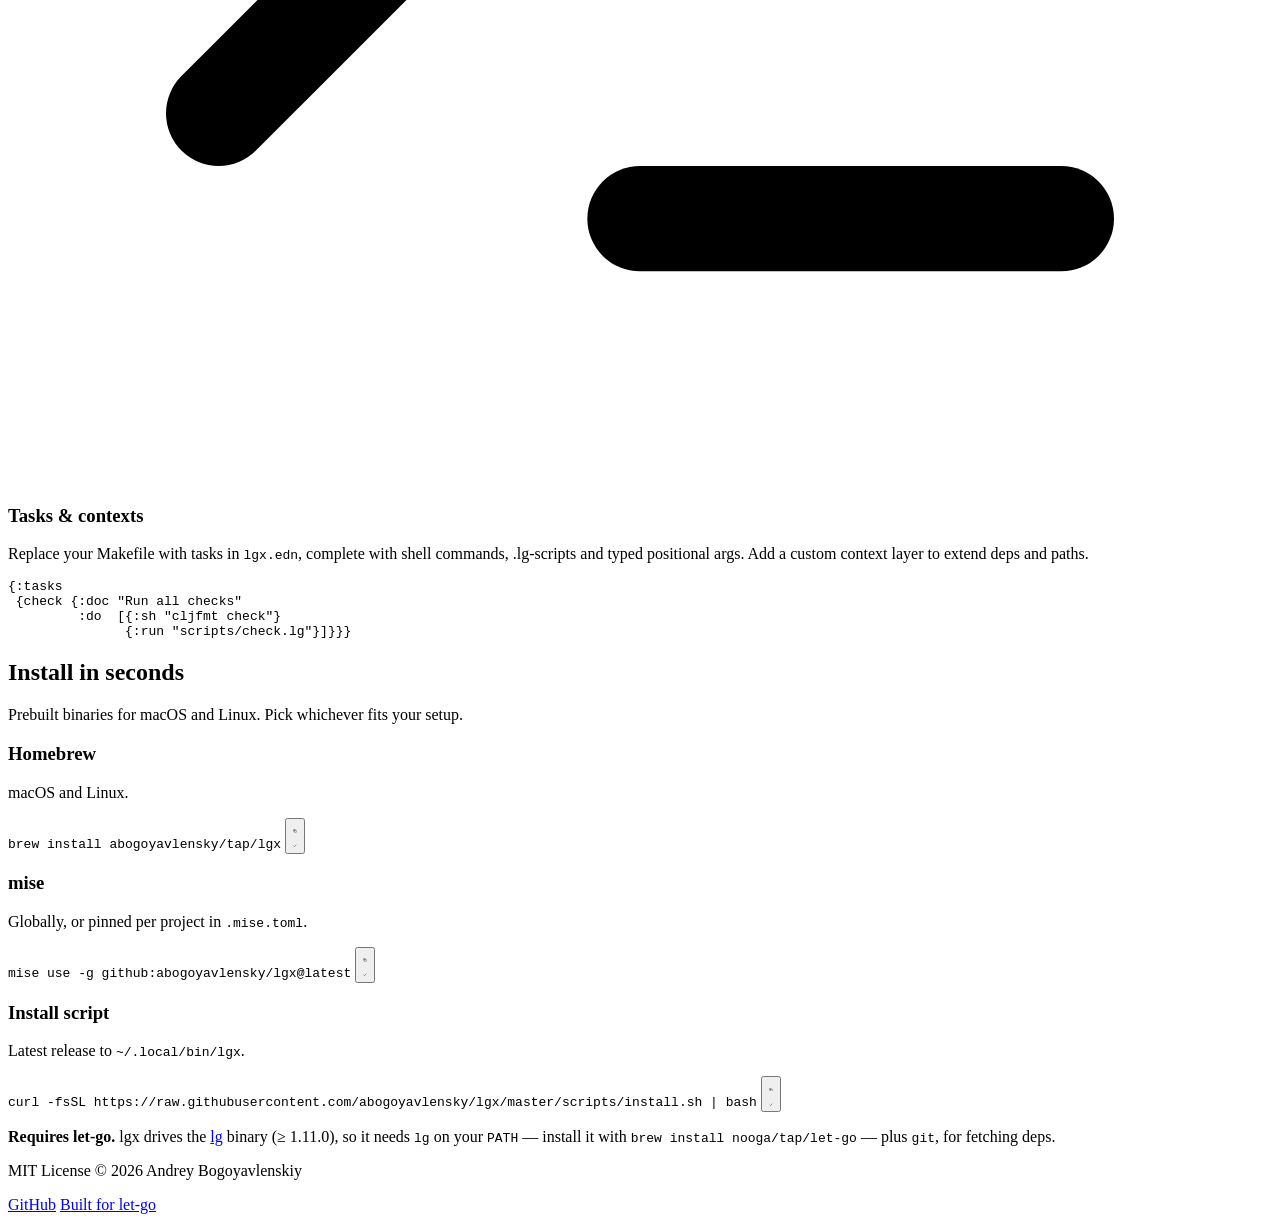
==== commit ef1129a7: "Small improvements to landing" ====
--- a/landing/index.html
+++ b/landing/index.html
@@ -43,7 +43,7 @@
       <div class="flex items-center gap-1 sm:gap-7">
         <a href="#features" class="hidden text-[15px] font-medium text-gray-600 hover:text-gray-900 sm:block">Features</a>
         <a href="#install" class="hidden text-[15px] font-medium text-gray-600 hover:text-gray-900 sm:block">Install</a>
-        <a href="https://github.com/abogoyavlensky/lgx#quickstart" class="hidden text-[15px] font-medium text-gray-600 hover:text-gray-900 sm:block">Docs</a>
+        <a href="https://github.com/abogoyavlensky/lgx#lgx" class="hidden text-[15px] font-medium text-gray-600 hover:text-gray-900 sm:block">Docs</a>
         <a href="https://github.com/abogoyavlensky/lgx" class="flex items-center gap-2 rounded-xl border border-gray-200 px-4 py-2 text-[15px] font-medium text-gray-700 transition-colors hover:border-gray-300 hover:bg-gray-50">
           <svg viewBox="0 0 16 16" class="size-4 fill-current" aria-hidden="true"><path d="M8 0C3.58 0 0 3.58 0 8c0 3.54 2.29 6.53 5.47 7.59.4.07.55-.17.55-.38 0-.19-.01-.82-.01-1.49-2.01.37-2.53-.49-2.69-.94-.09-.23-.48-.94-.82-1.13-.28-.15-.68-.52-.01-.53.63-.01 1.08.58 1.23.82.72 1.21 1.87.87 2.33.66.07-.52.28-.87.51-1.07-1.78-.2-3.64-.89-3.64-3.95 0-.87.31-1.59.82-2.15-.08-.2-.36-1.02.08-2.12 0 0 .67-.21 2.2.82.64-.18 1.32-.27 2-.27s1.36.09 2 .27c1.53-1.04 2.2-.82 2.2-.82.44 1.1.16 1.92.08 2.12.51.56.82 1.27.82 2.15 0 3.07-1.87 3.75-3.65 3.95.29.25.54.73.54 1.48 0 1.07-.01 1.93-.01 2.2 0 .21.15.46.55.38A8.01 8.01 0 0 0 16 8c0-4.42-3.58-8-8-8Z"/></svg>
           GitHub
@@ -94,8 +94,7 @@
 Next steps:
   cd hello
   lgx run
-<span class="text-gray-500">$</span> <span class="text-white">cd hello</span>
-<span class="text-gray-500">$</span> <span class="text-white">lgx run</span>
+<span class="text-gray-500">$</span> <span class="text-white">cd hello && lgx run</span>
 Welcome to let-go!</pre>
         </div>
       </div>
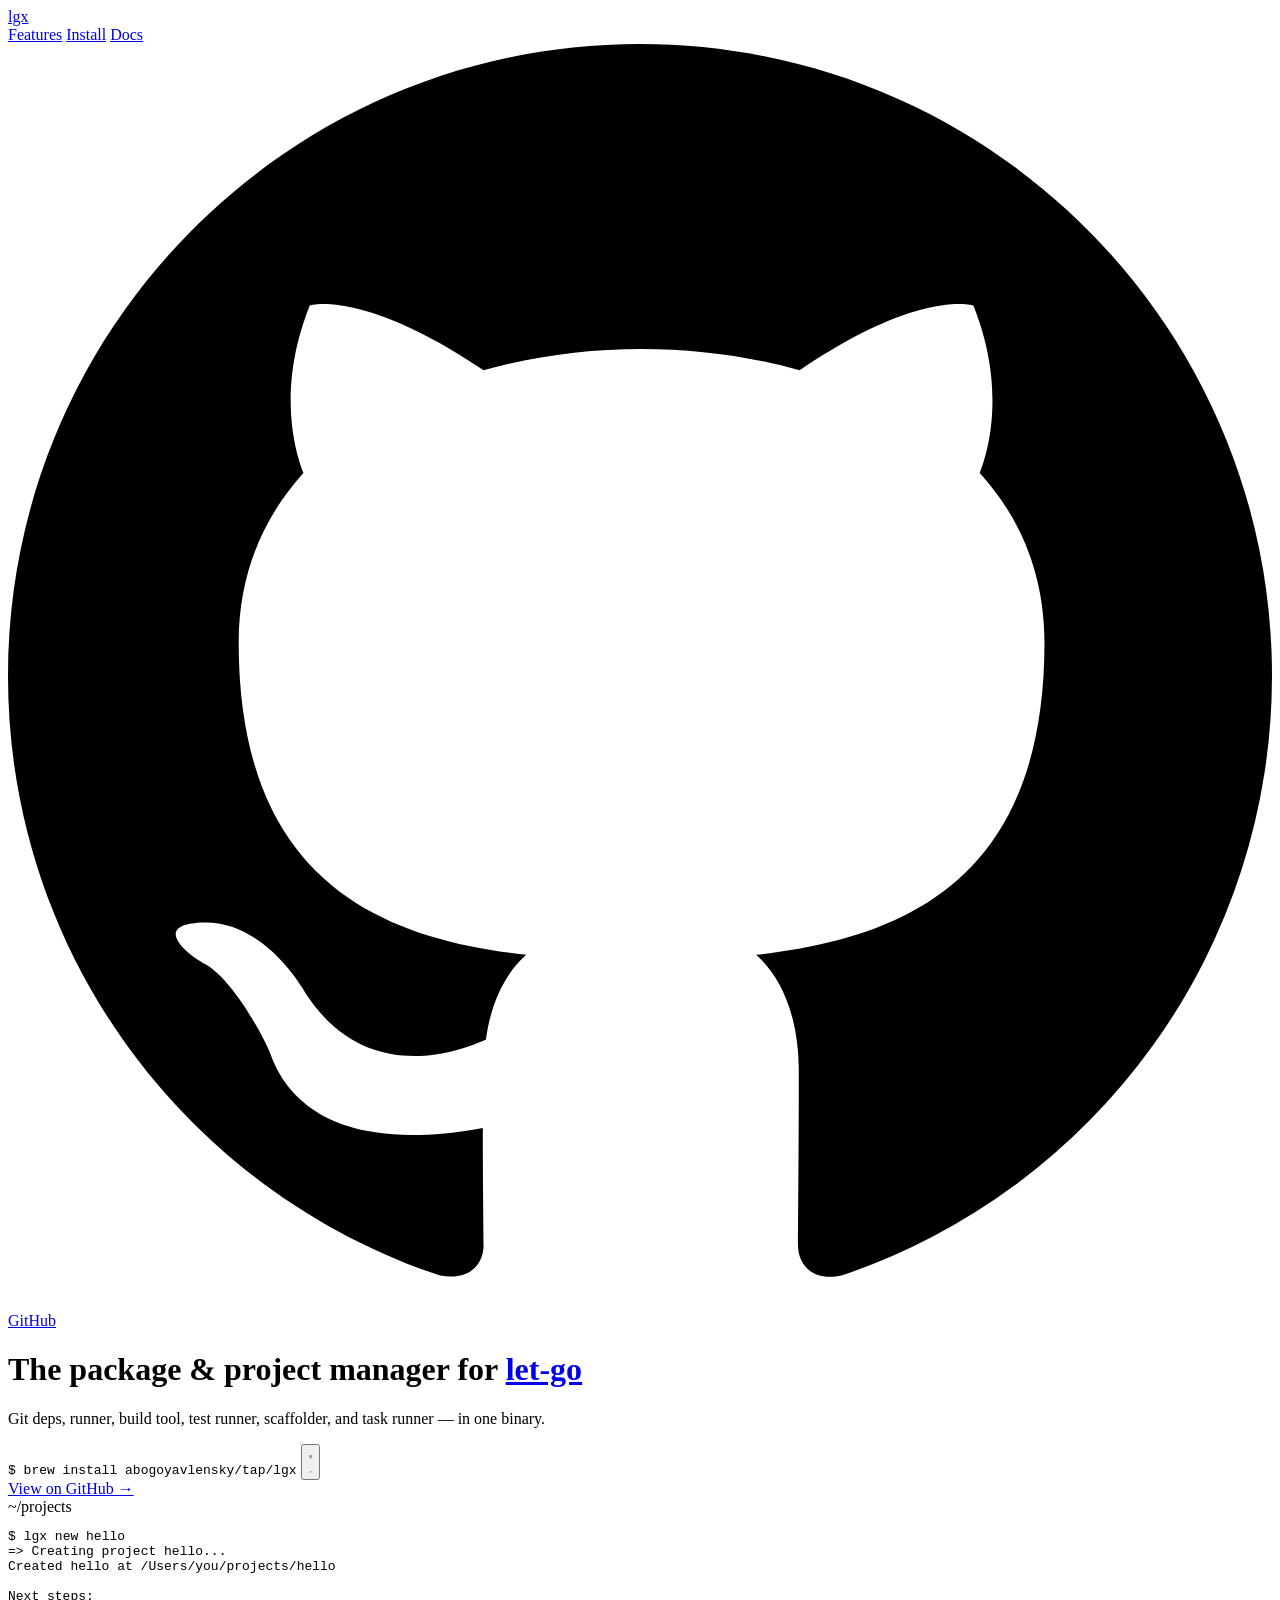
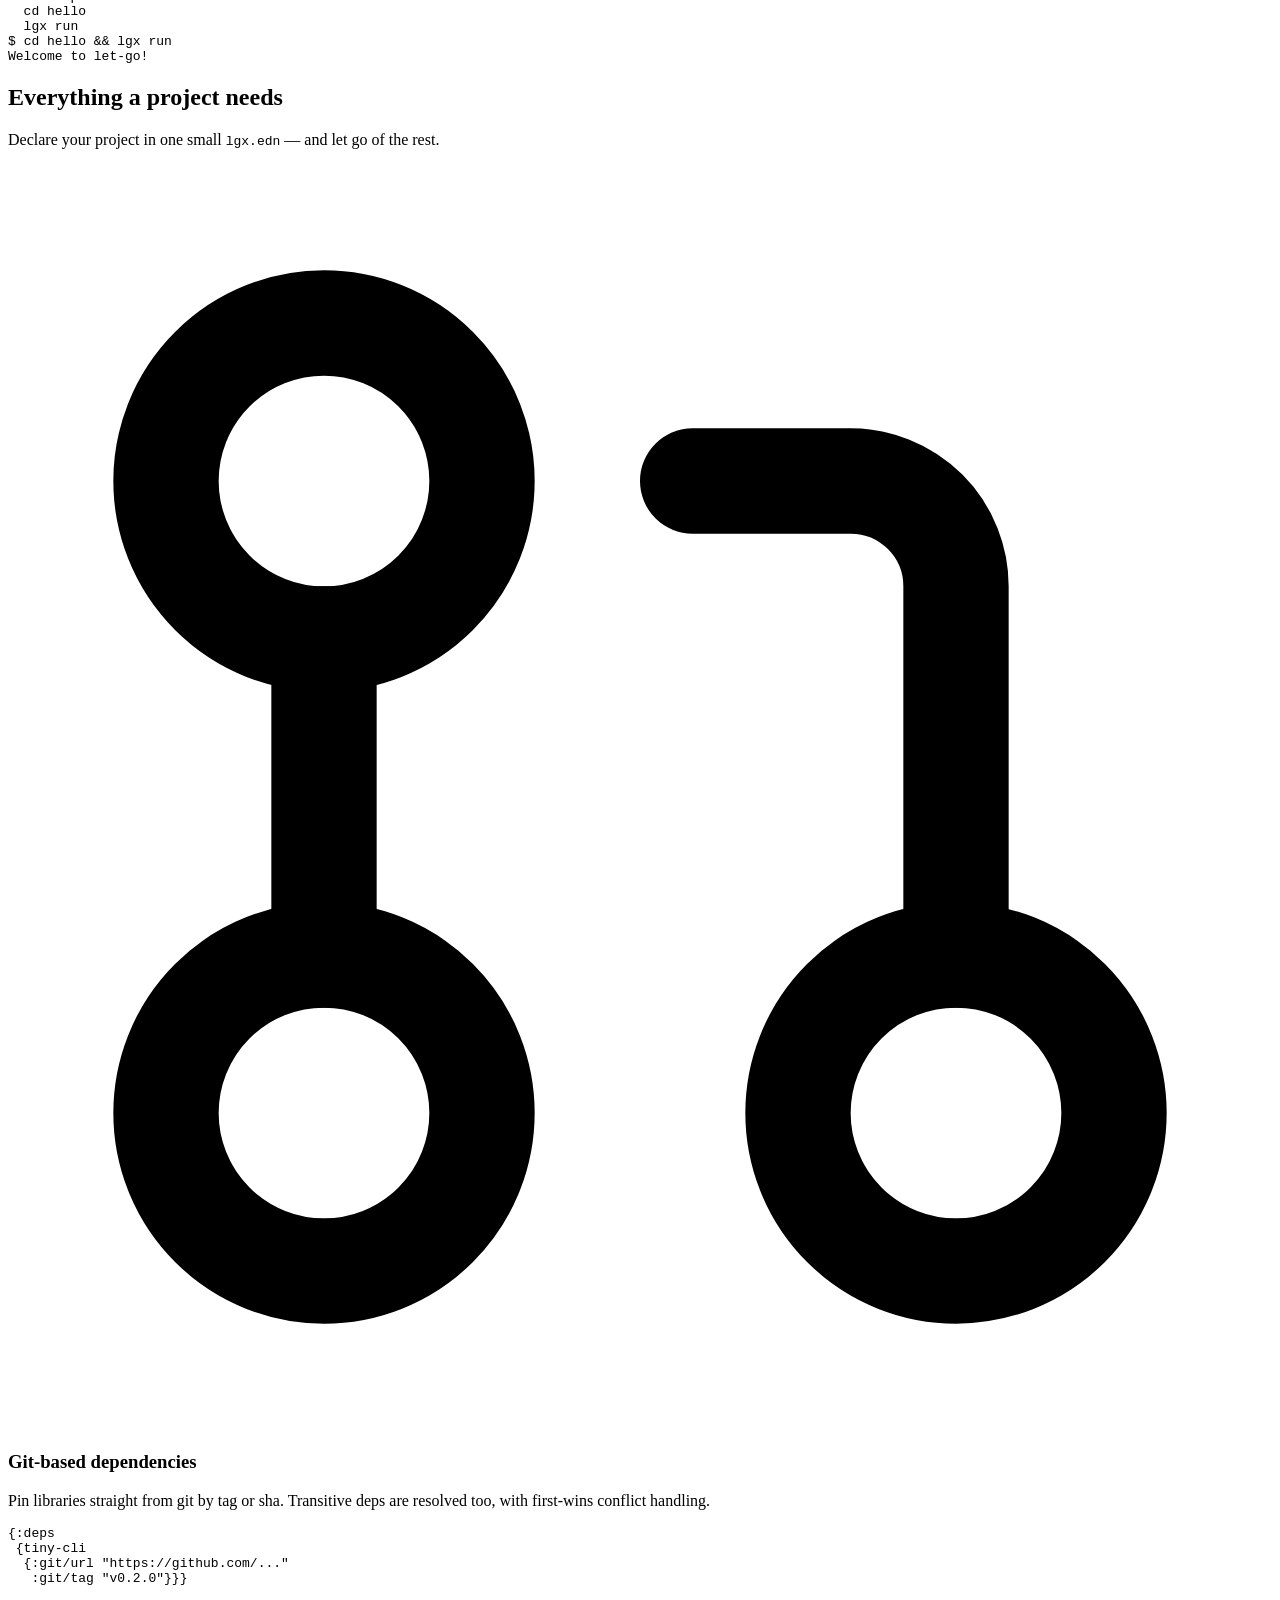
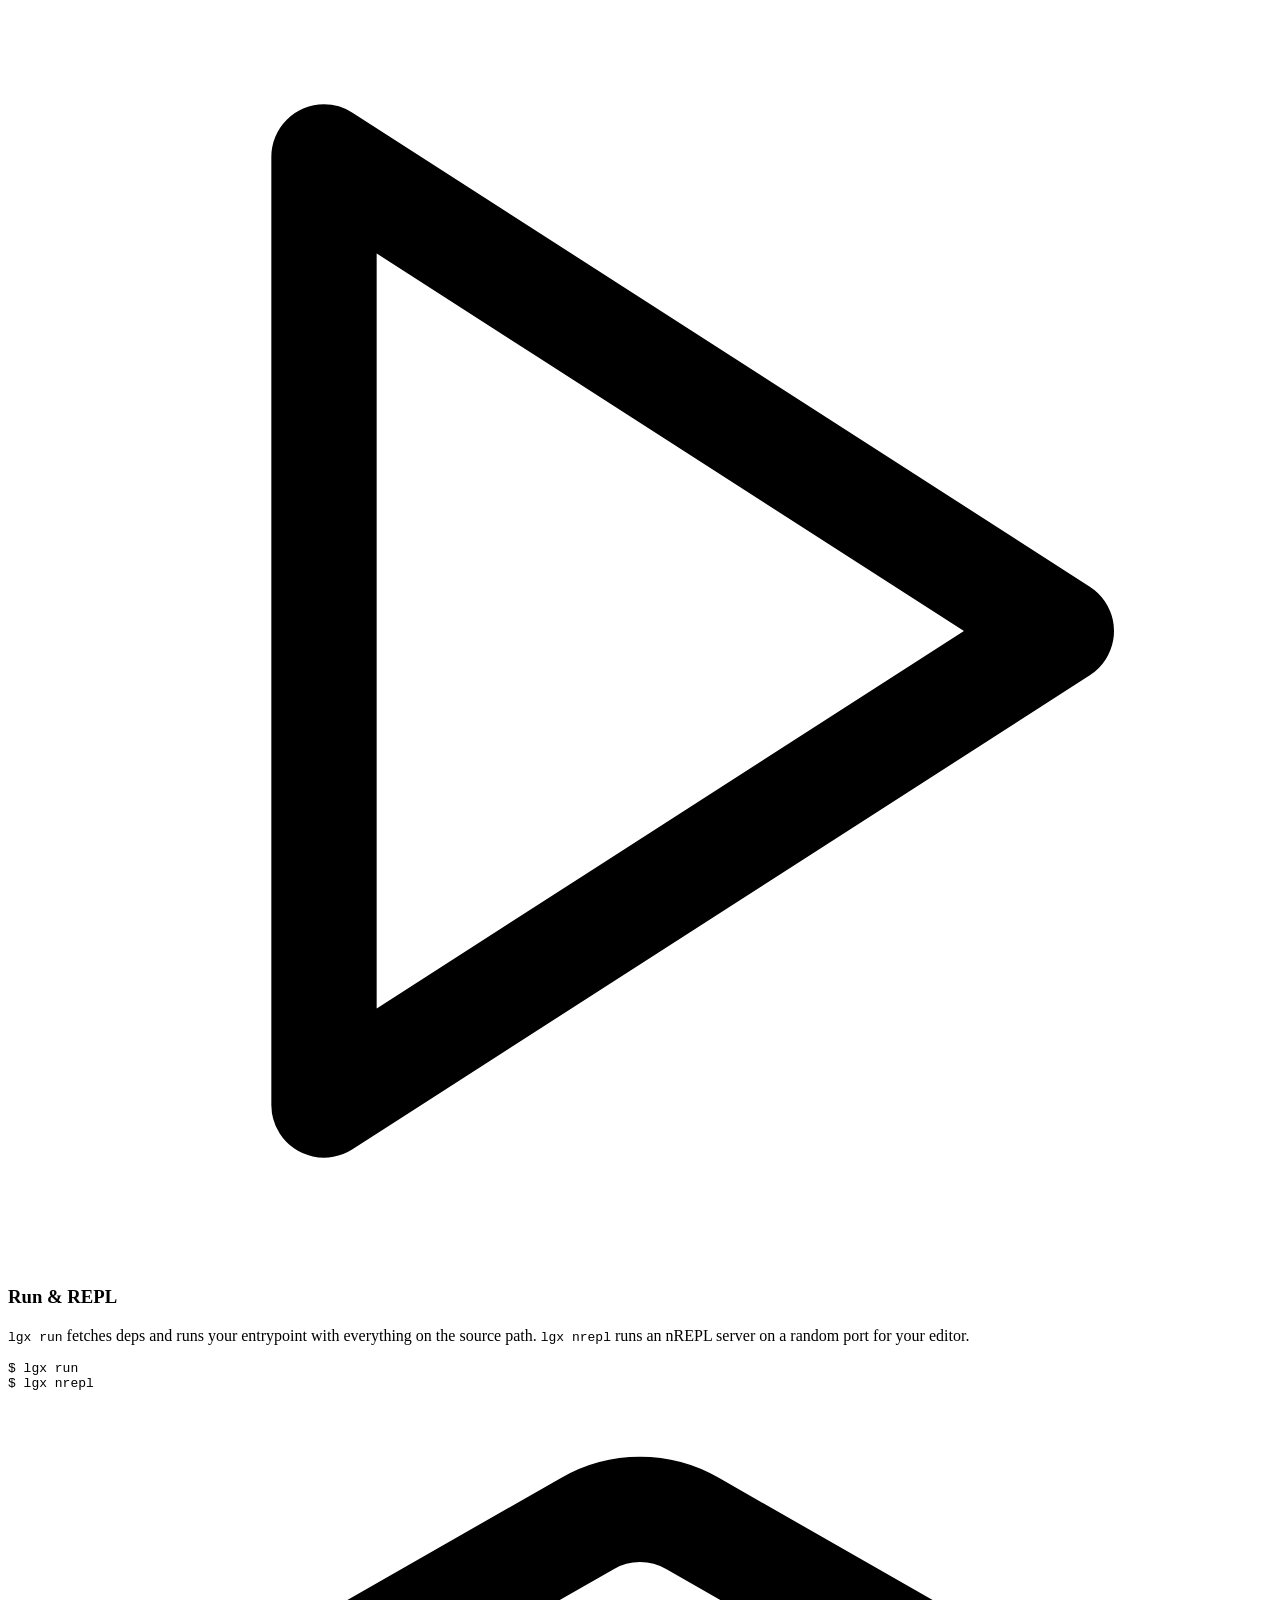
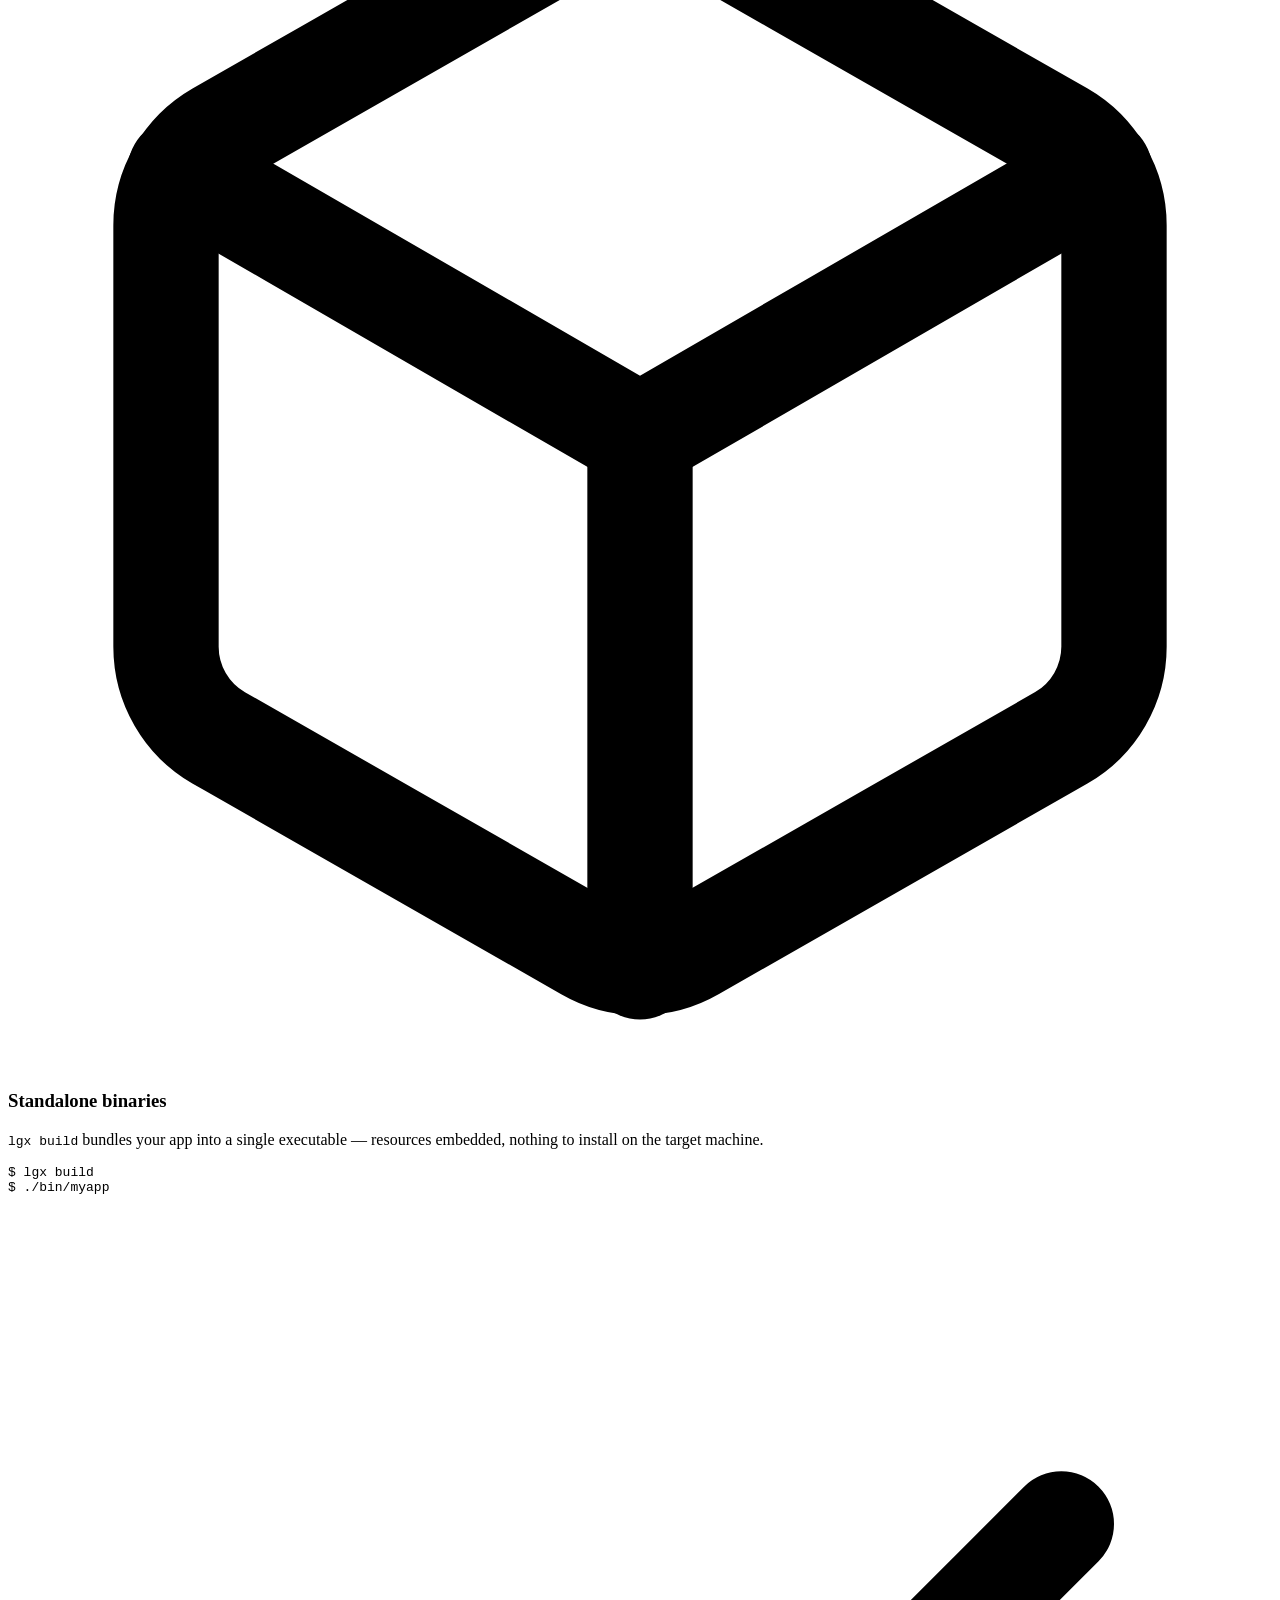
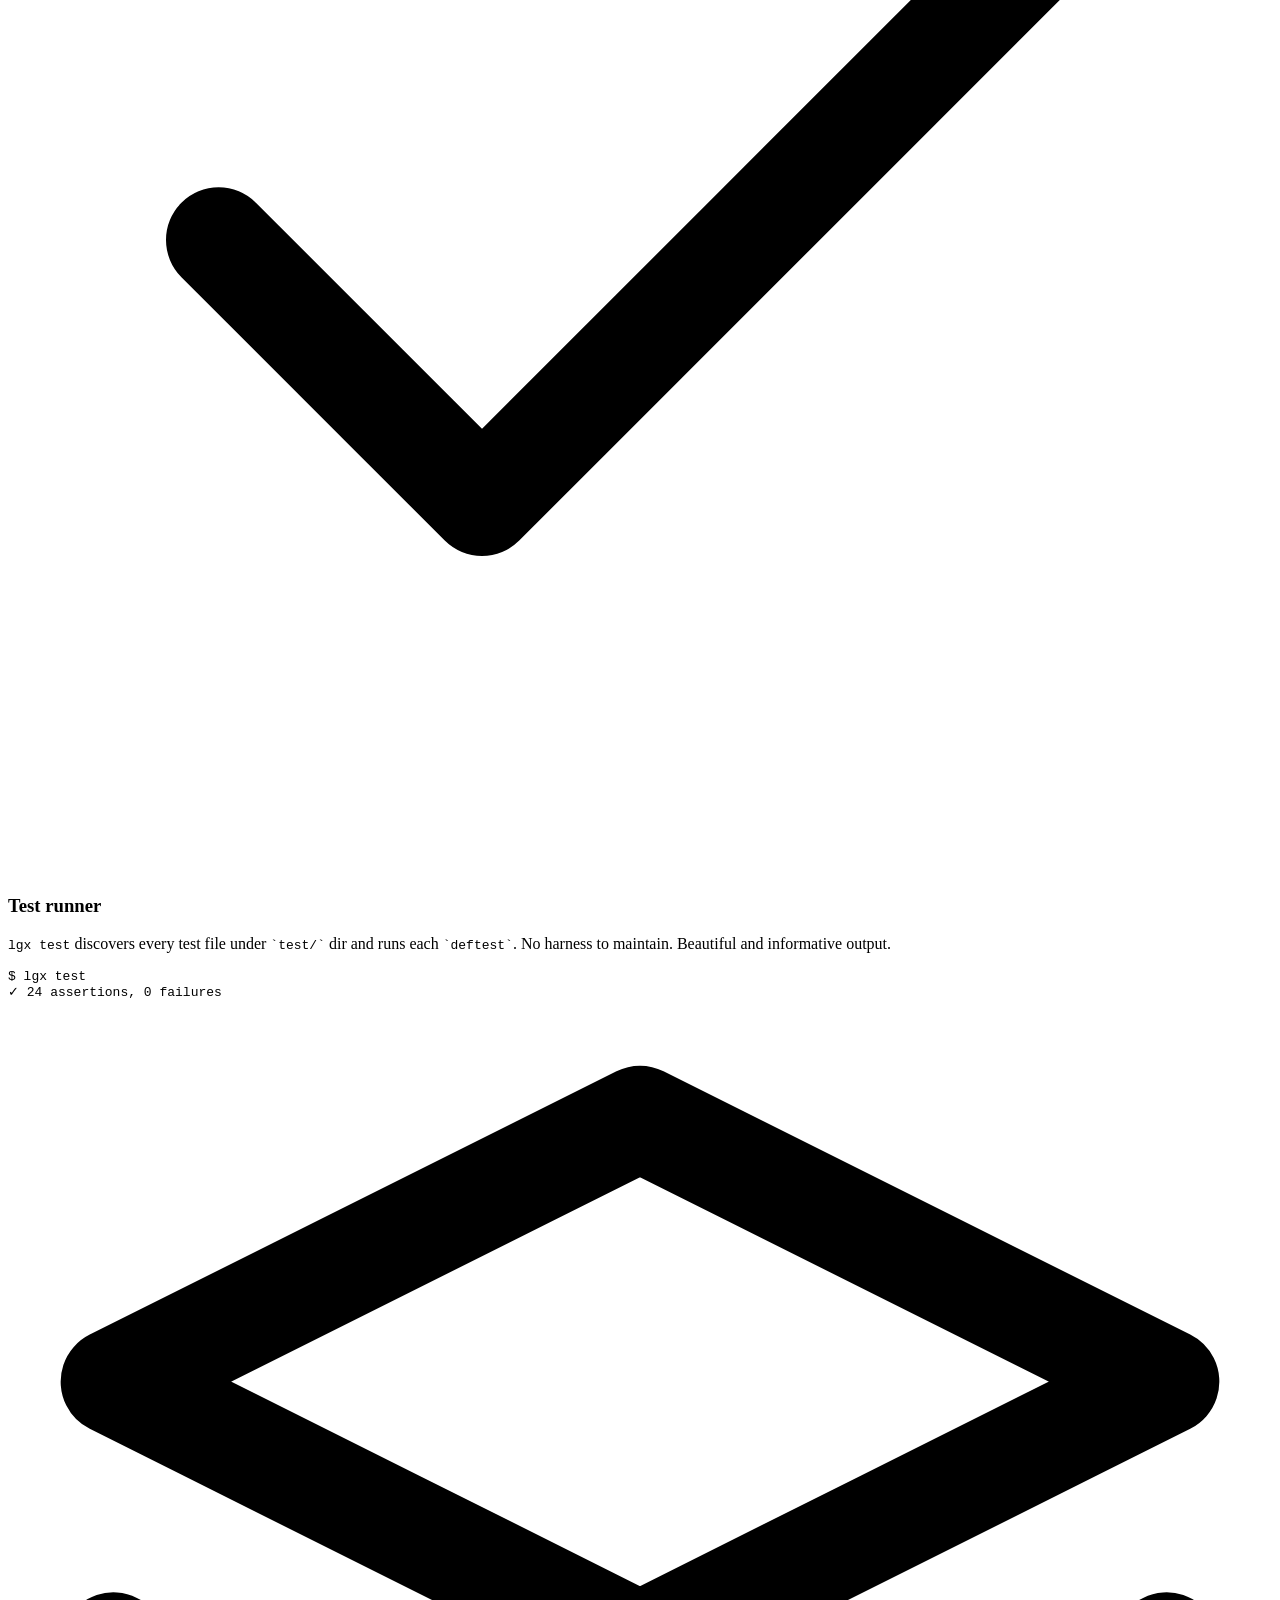
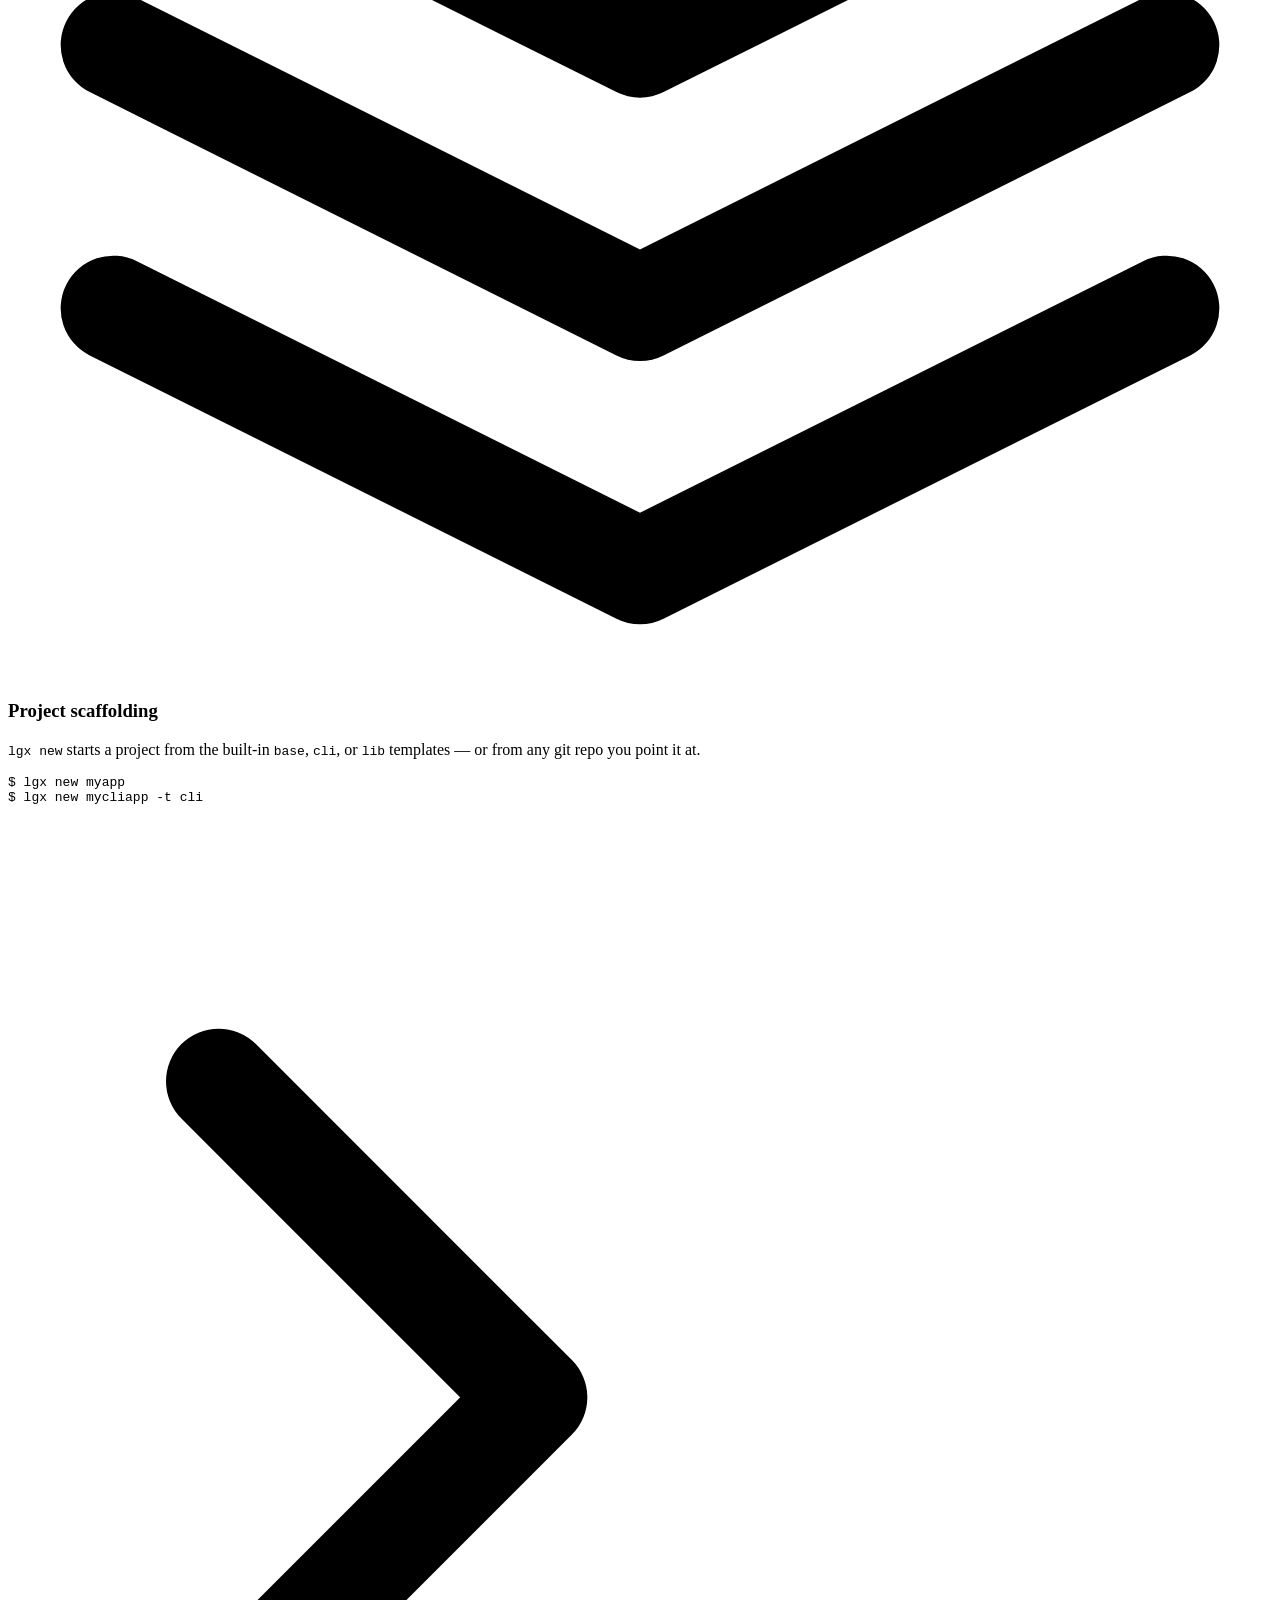
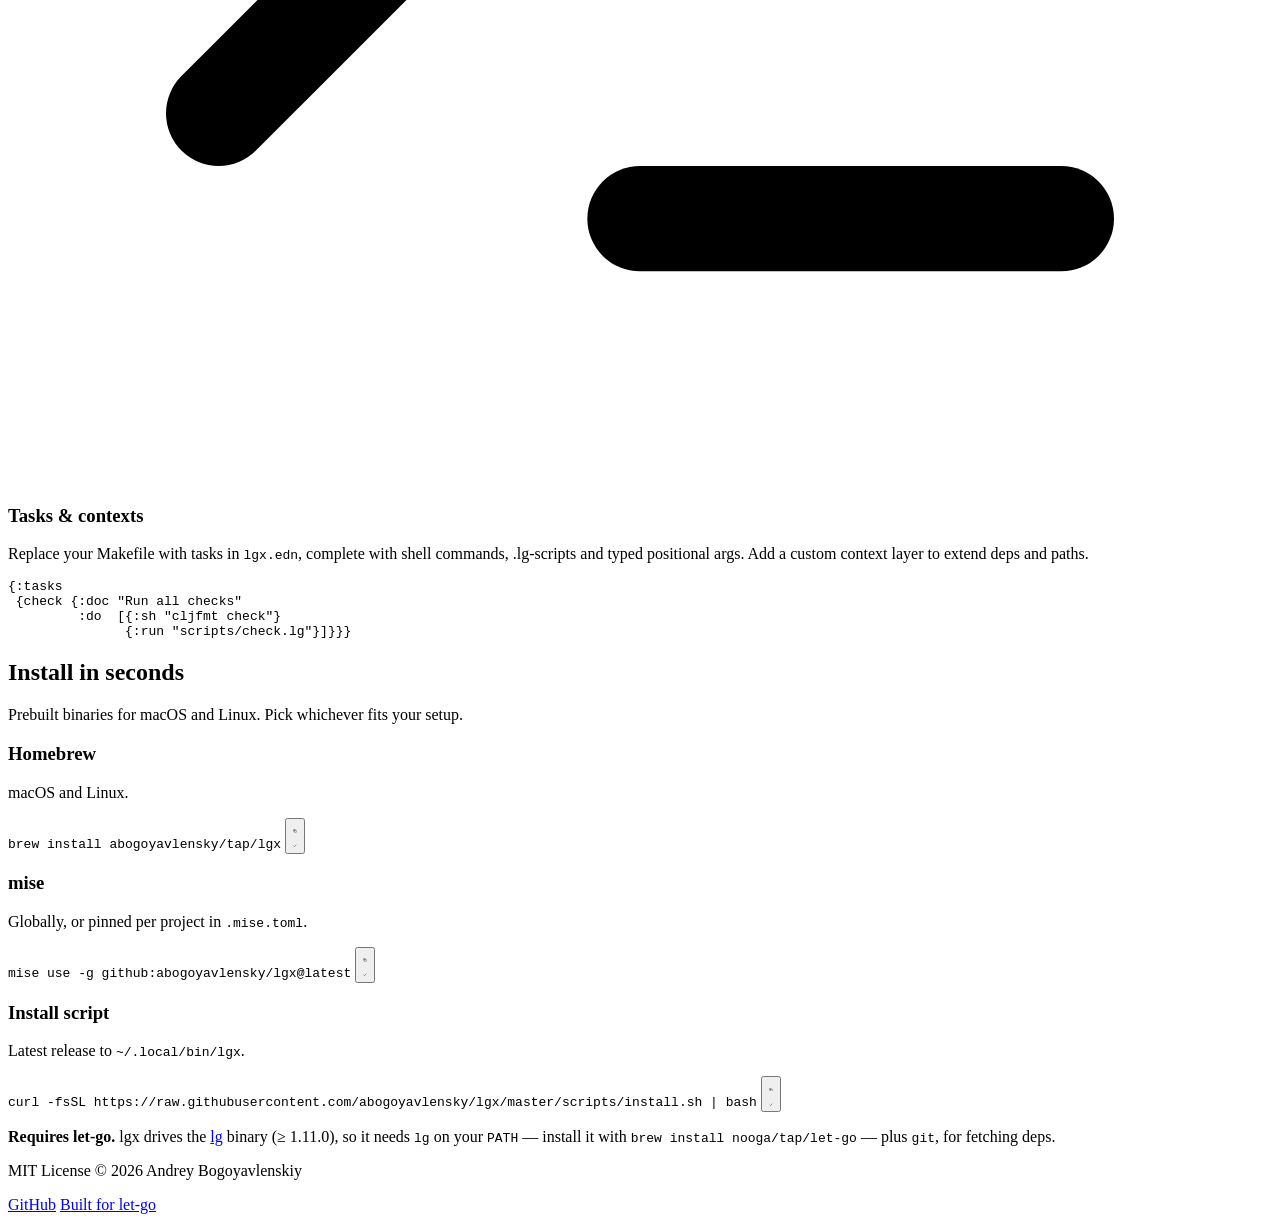
==== commit 02c0a306: "Document lib template in help and docs" ====
--- a/landing/index.html
+++ b/landing/index.html
@@ -156,7 +156,7 @@
             <svg class="size-5" viewBox="0 0 24 24" fill="none" stroke="currentColor" stroke-width="2" stroke-linecap="round" stroke-linejoin="round" aria-hidden="true"><path d="M12 2 2 7l10 5 10-5-10-5z"/><path d="m2 17 10 5 10-5"/><path d="m2 12 10 5 10-5"/></svg>
           </div>
           <h3 class="font-display text-xl font-semibold text-gray-900">Project scaffolding</h3>
-          <p class="mt-2 text-[15px] leading-7 text-gray-600"><code class="font-mono text-emerald-700">lgx new</code> starts a project from the built-in <code class="font-mono">base</code> or <code class="font-mono">cli</code> templates — or from any git repo you point it at.</p>
+          <p class="mt-2 text-[15px] leading-7 text-gray-600"><code class="font-mono text-emerald-700">lgx new</code> starts a project from the built-in <code class="font-mono">base</code>, <code class="font-mono">cli</code>, or <code class="font-mono">lib</code> templates — or from any git repo you point it at.</p>
           <pre class="no-scrollbar mt-4 overflow-x-auto rounded-xl bg-gray-950 p-4 font-mono text-[13px] leading-6 text-gray-300"><span class="text-gray-500">$</span> lgx new myapp
 <span class="text-gray-500">$</span> lgx new mycliapp -t cli</pre>
         </div>
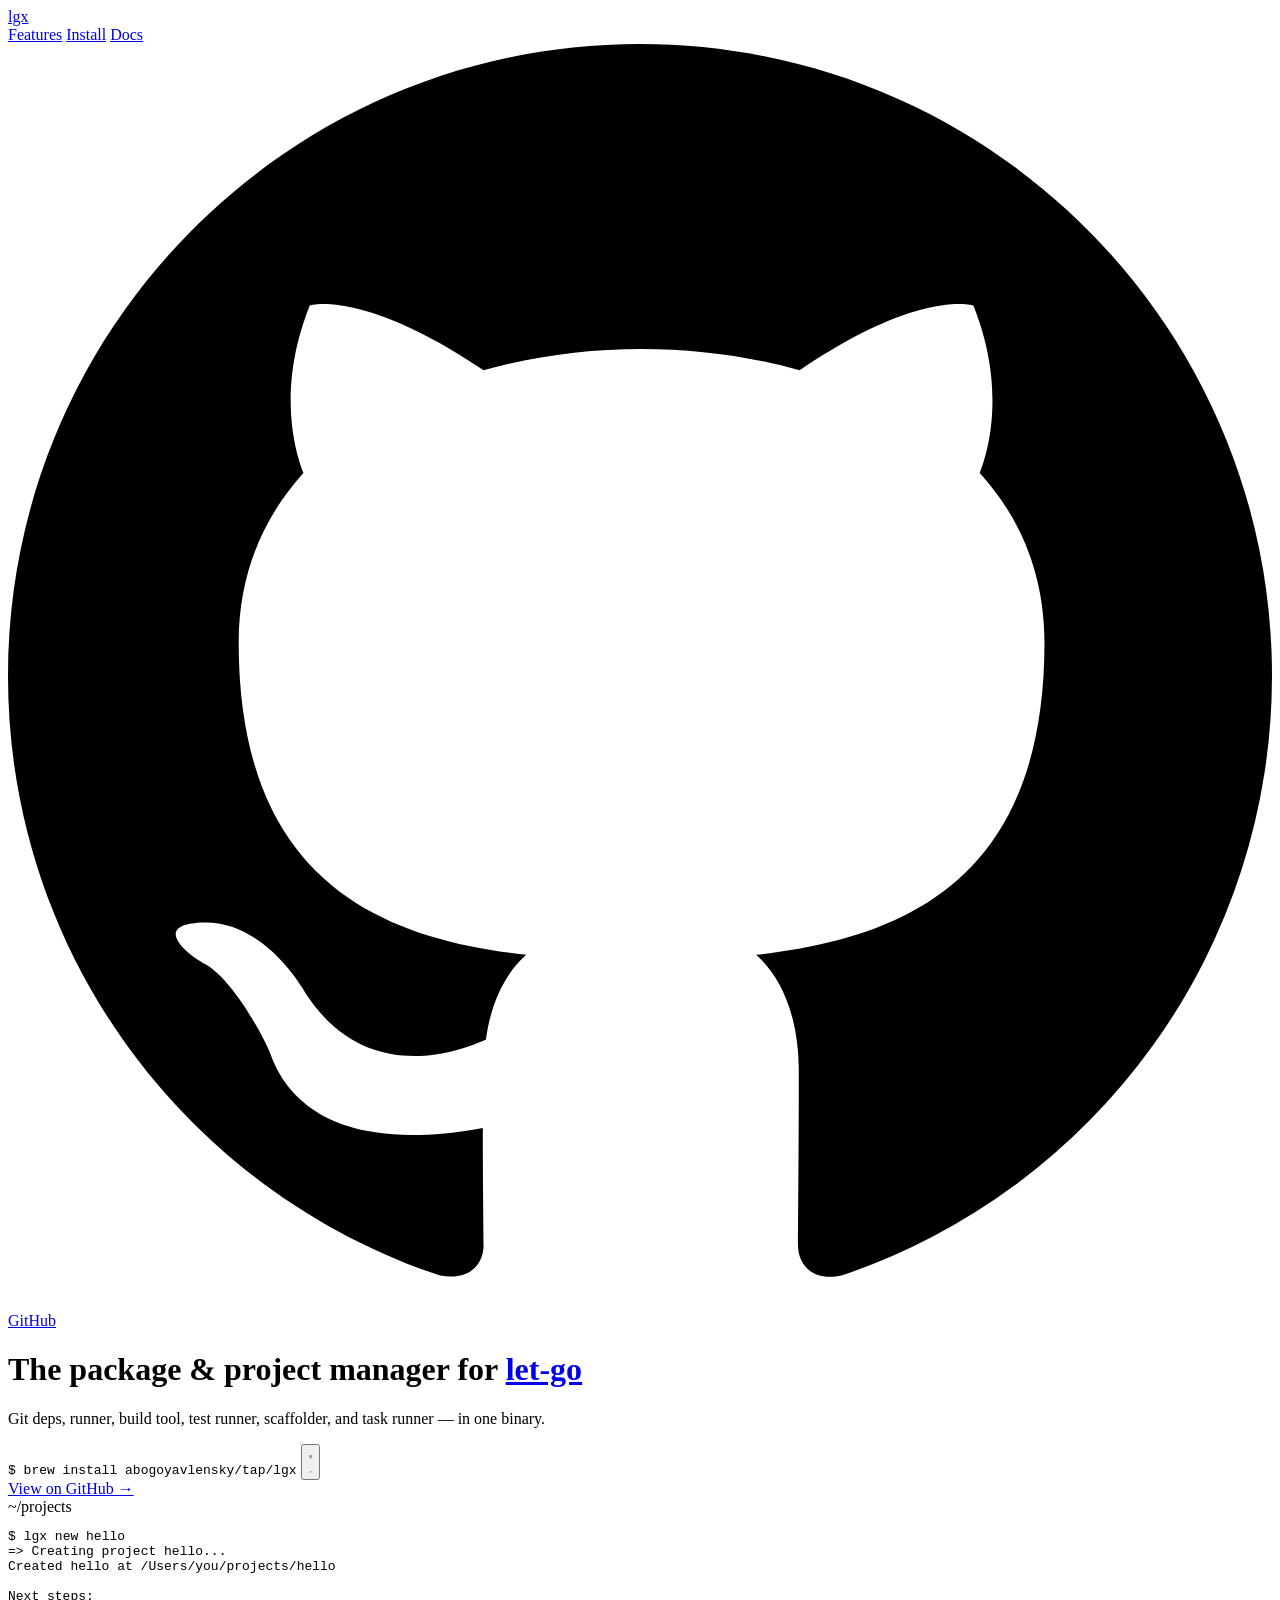
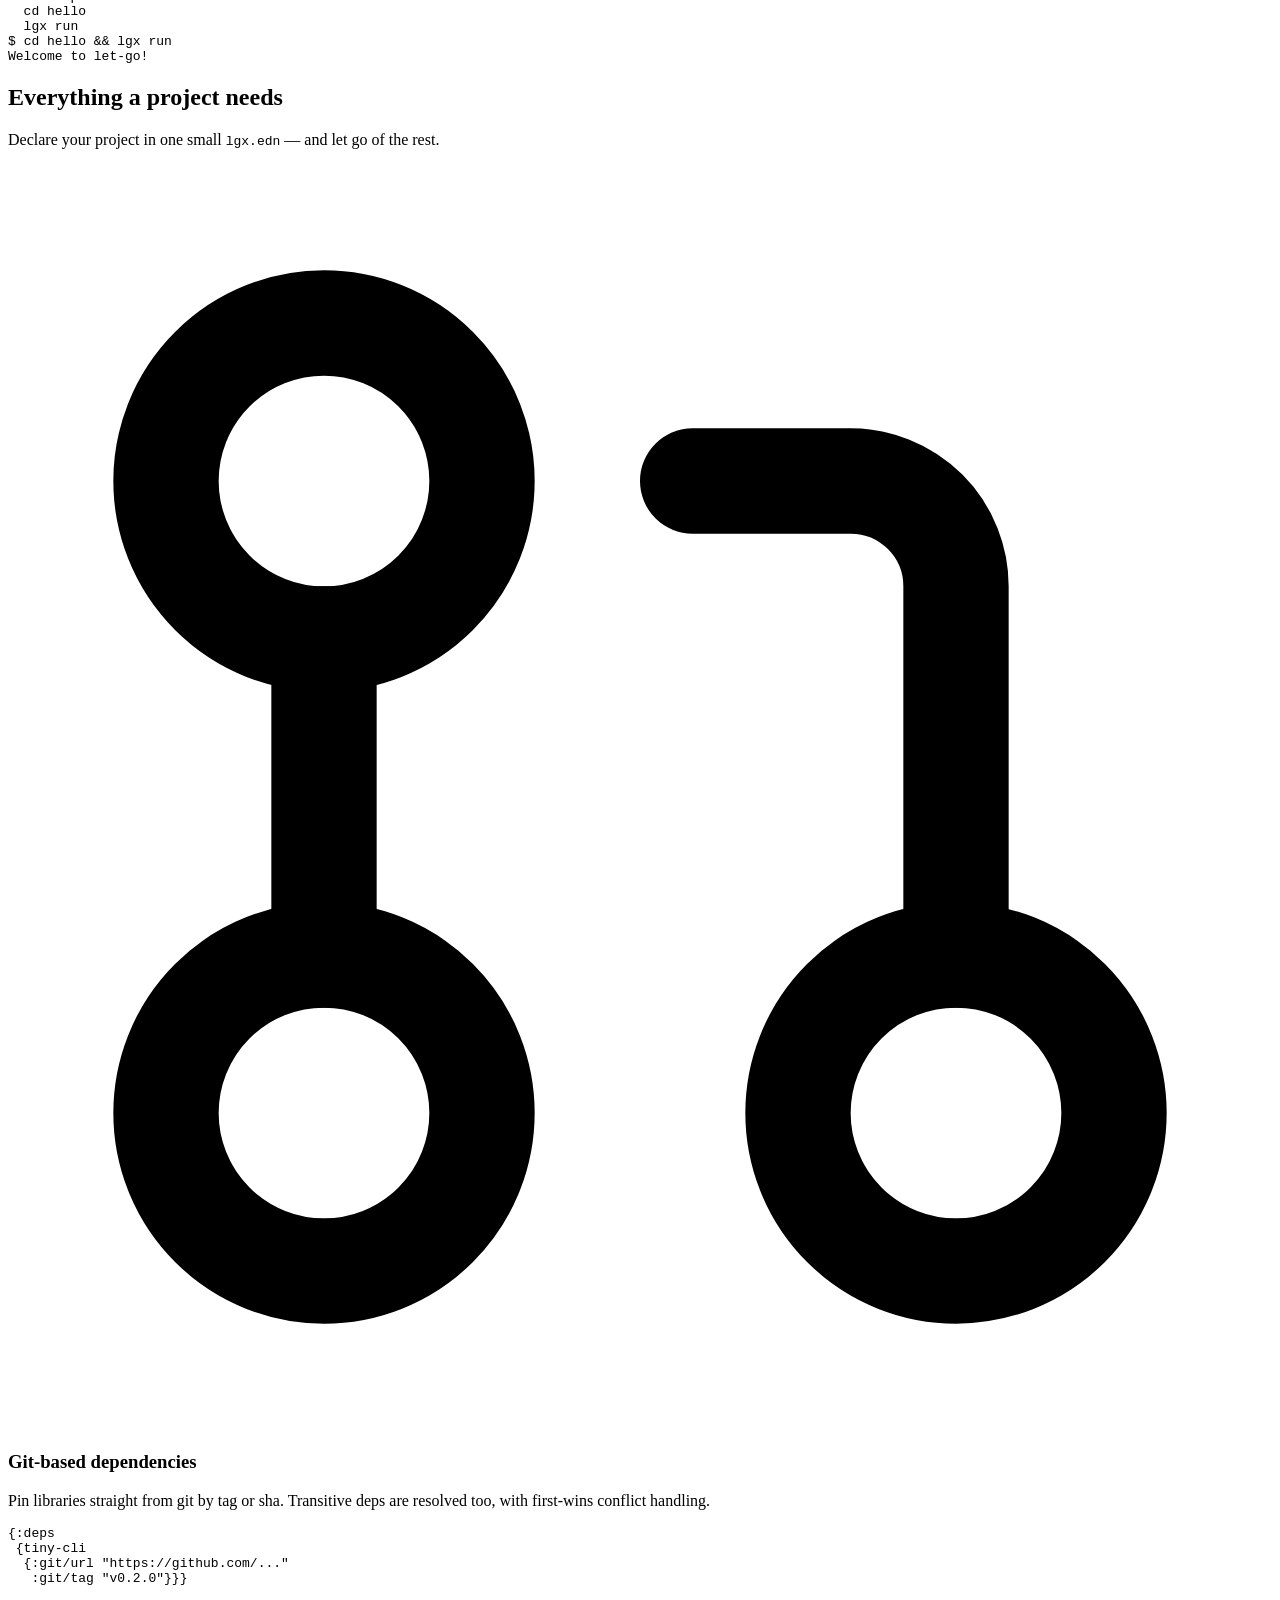
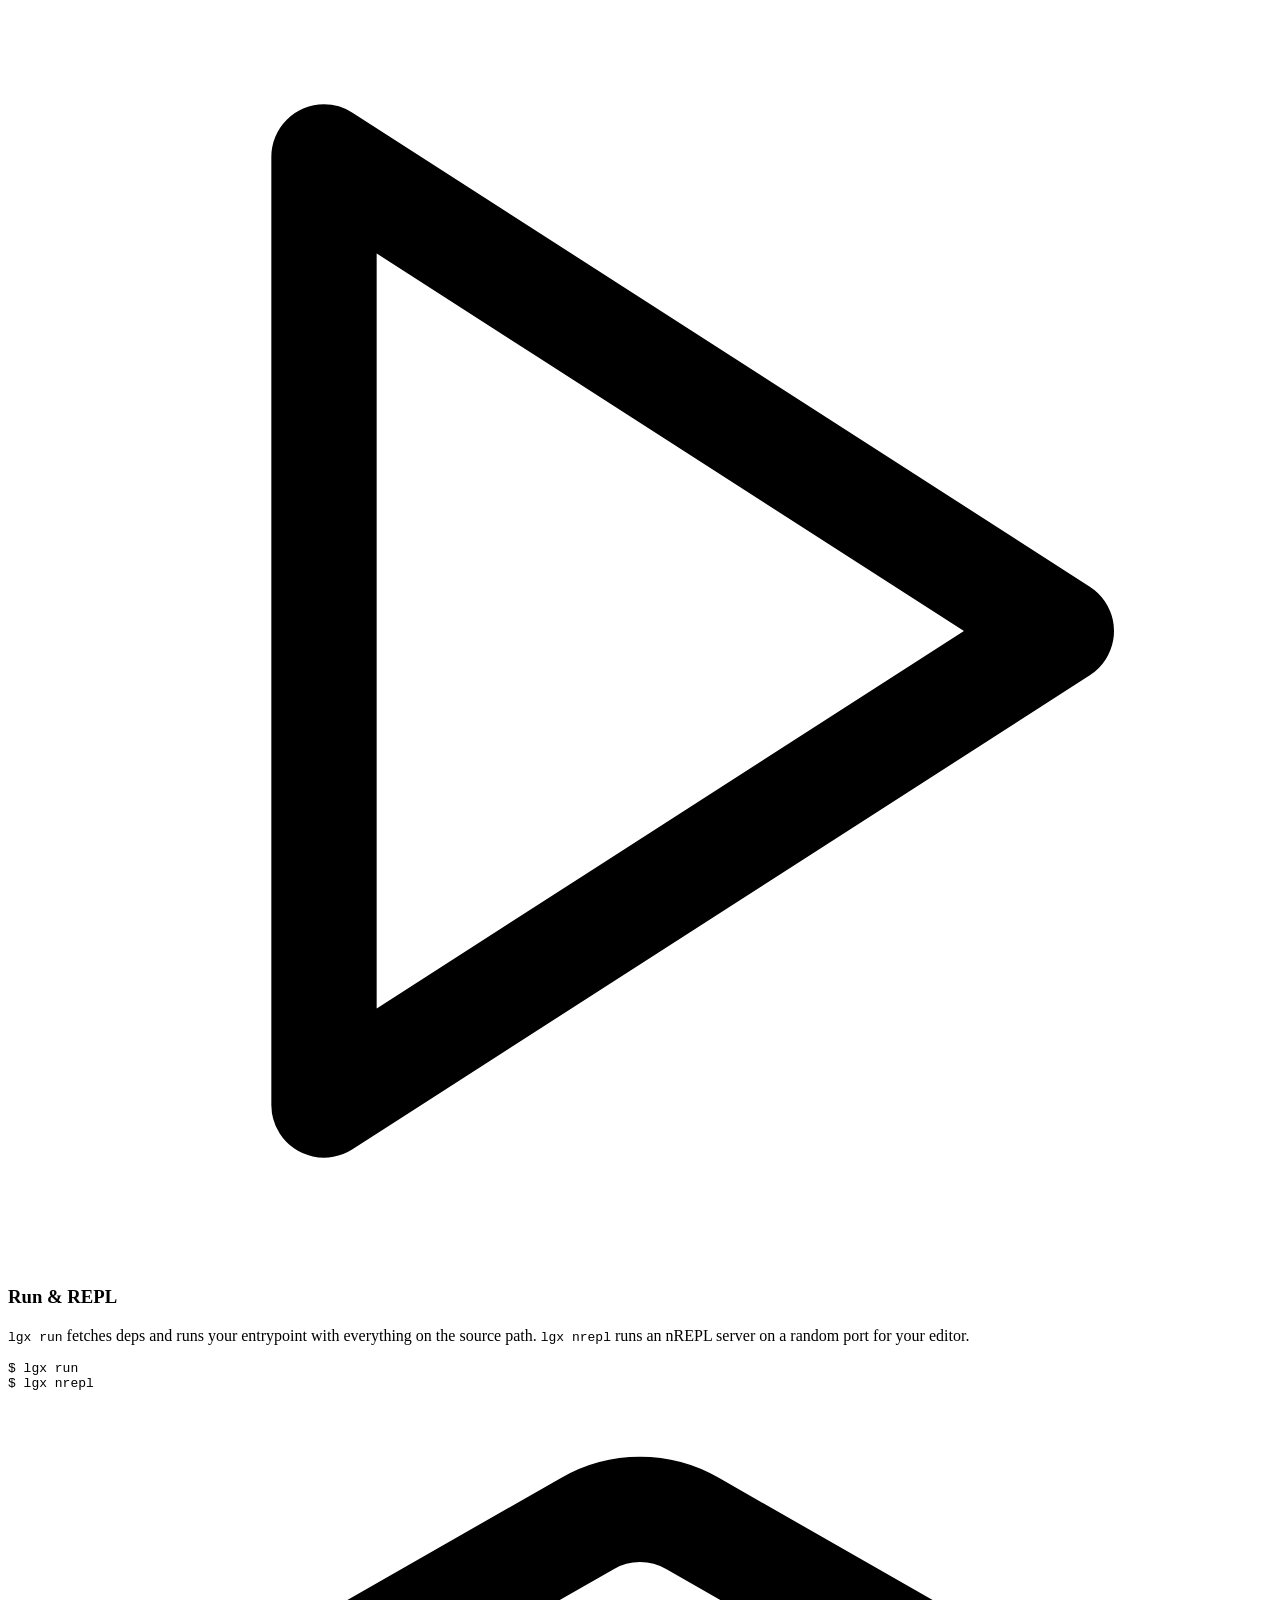
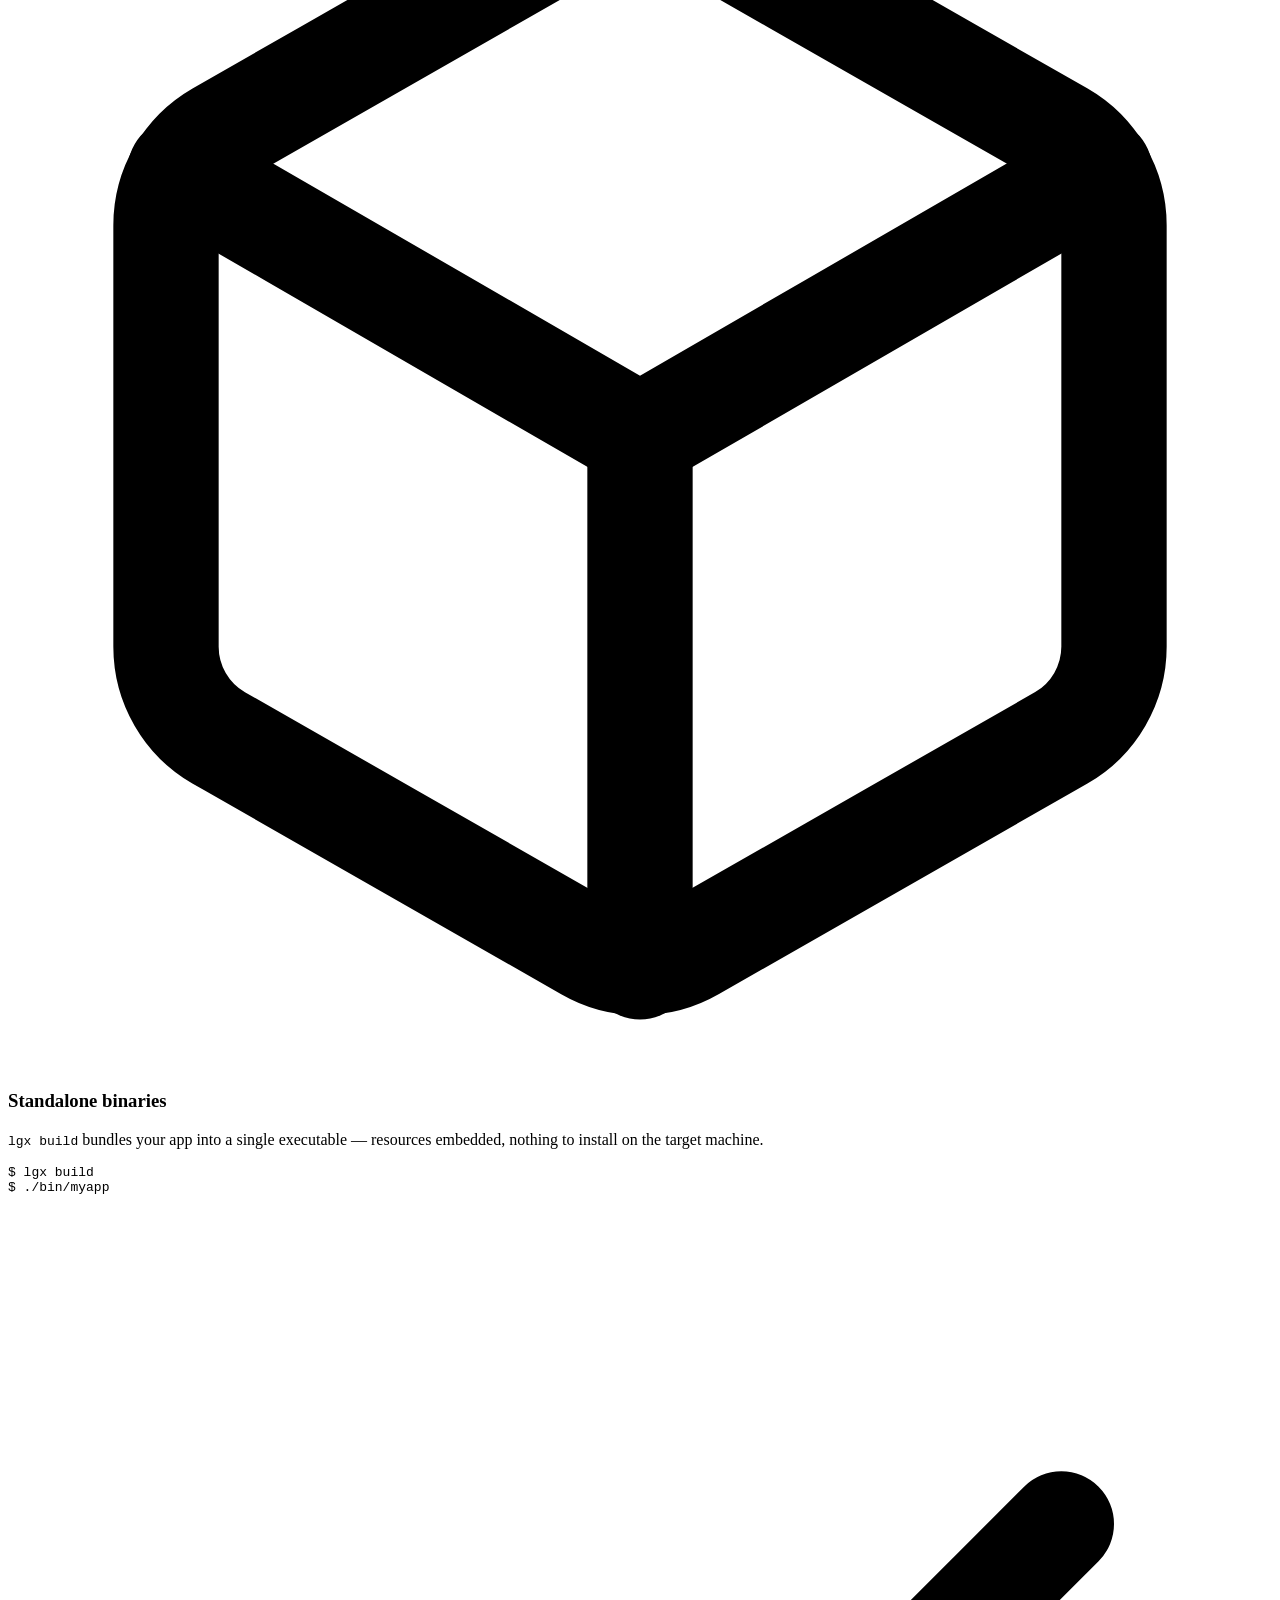
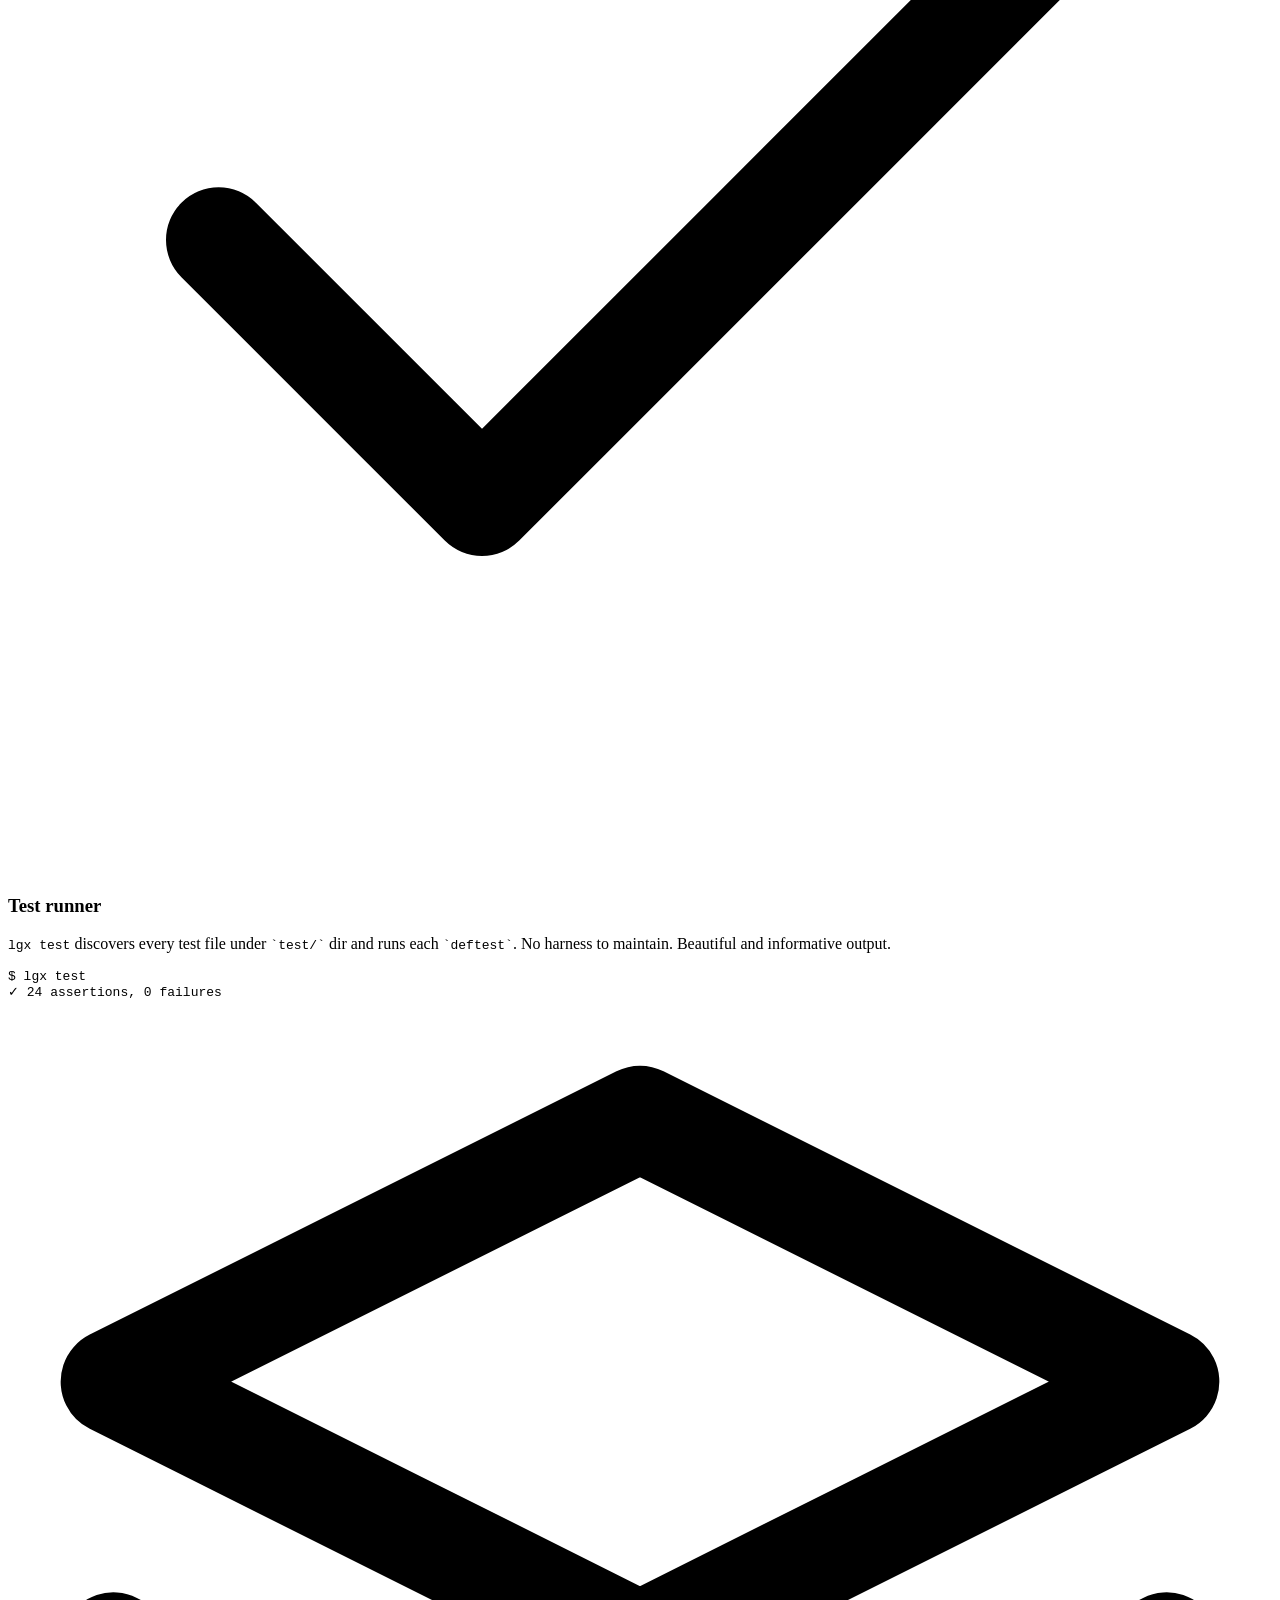
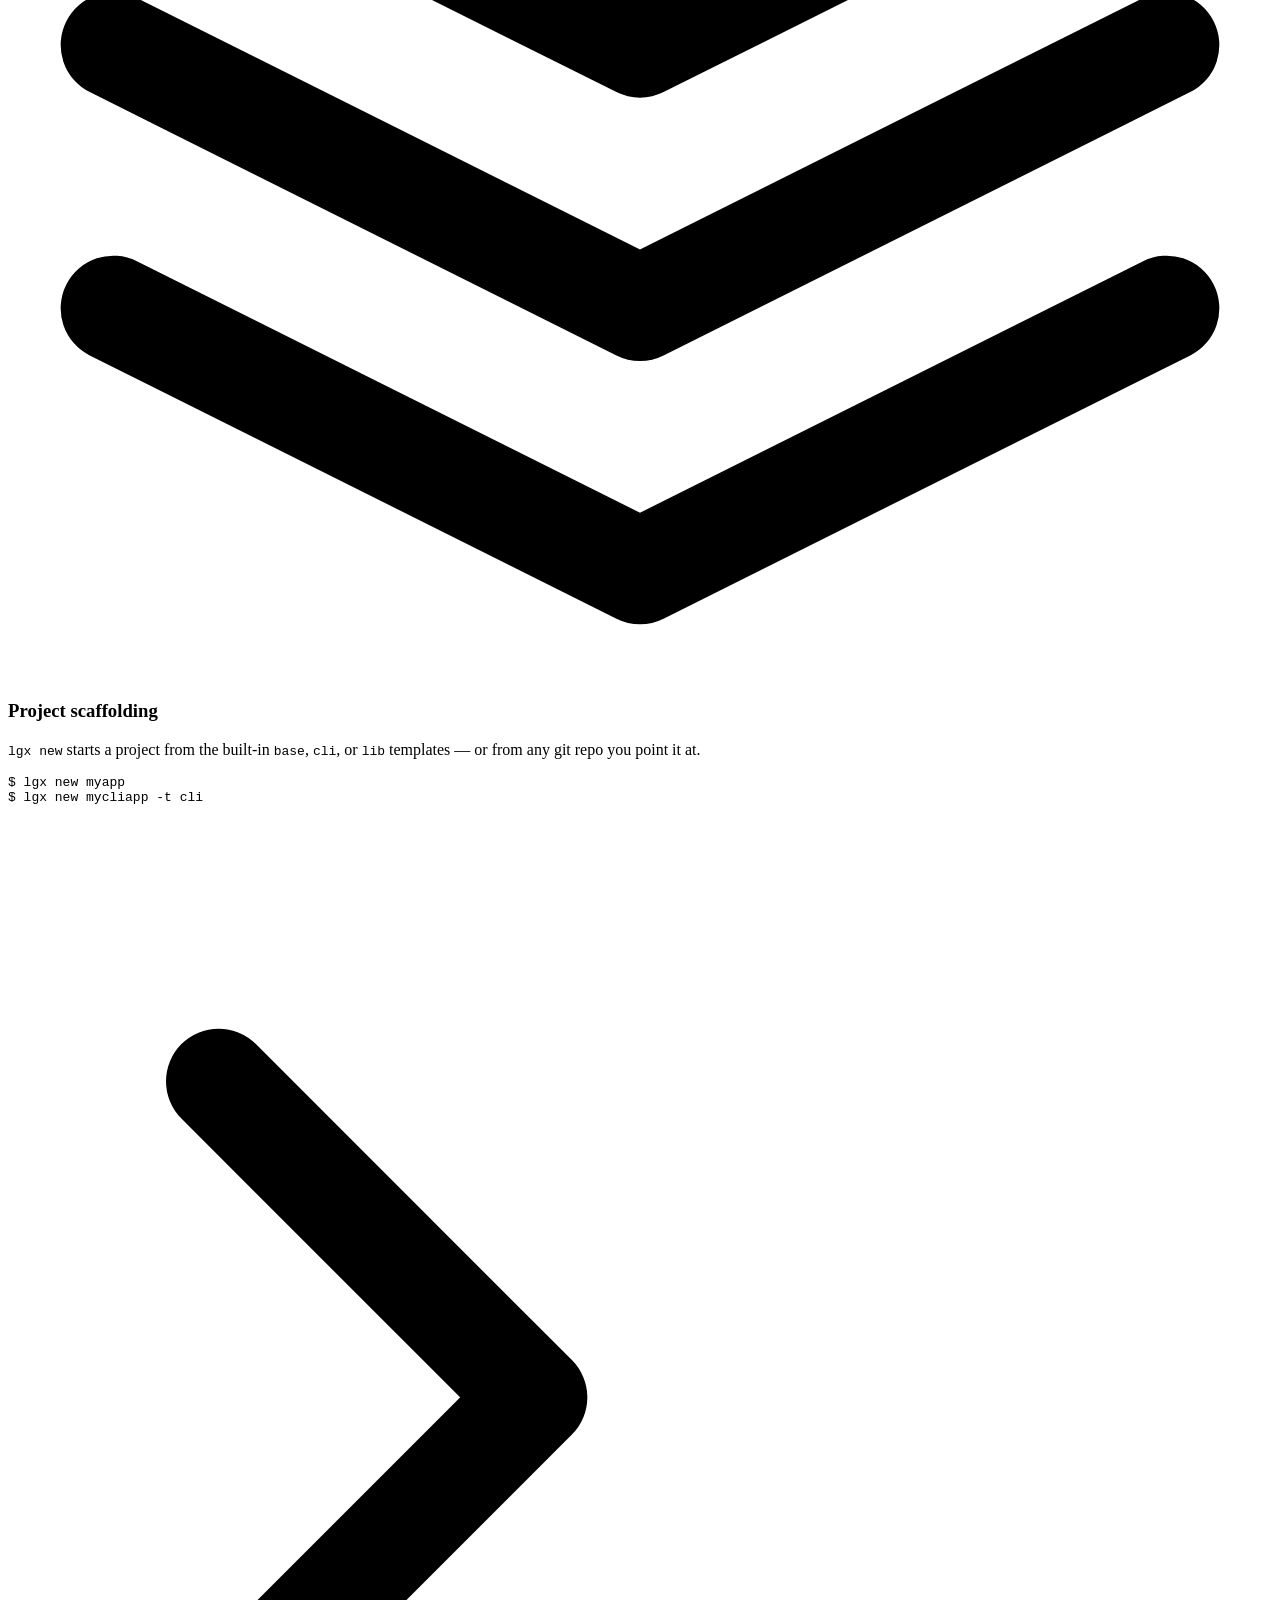
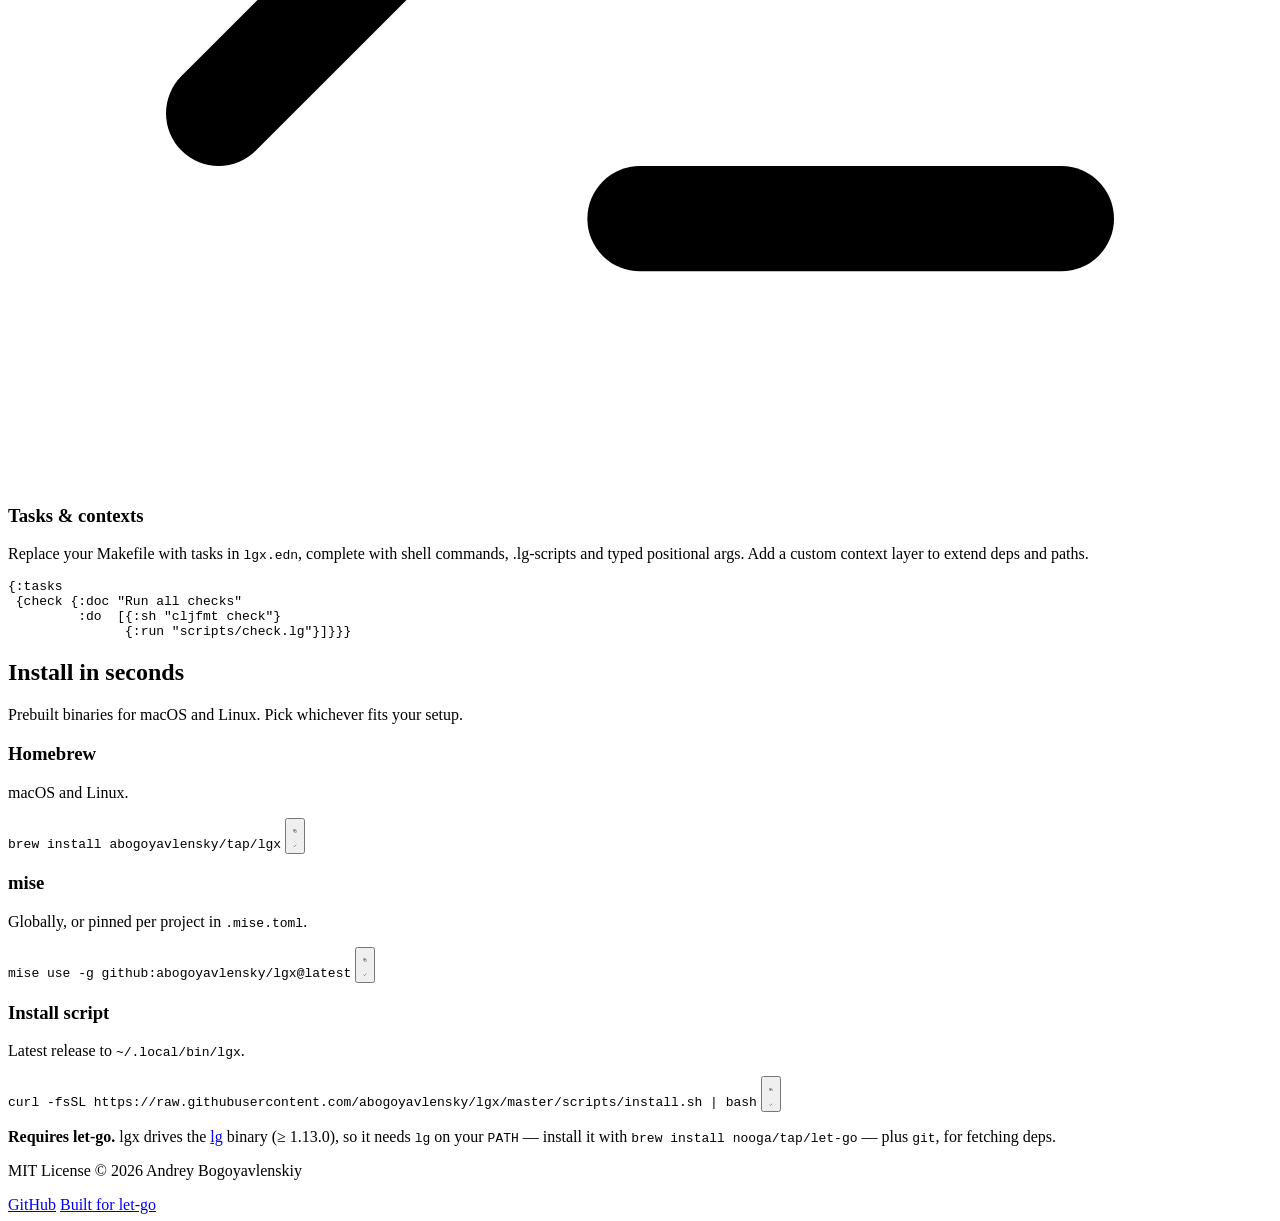
==== commit 655d5334: "Bump min version of let-go up to 1.13.0" ====
--- a/landing/index.html
+++ b/landing/index.html
@@ -228,7 +228,7 @@
 
       <p class="mt-8 rounded-2xl border border-emerald-200 bg-emerald-50 px-5 py-4 text-base text-emerald-900">
         <strong class="font-semibold">Requires let-go.</strong>
-        lgx drives the <a href="https://github.com/nooga/let-go" class="font-medium underline decoration-emerald-300 underline-offset-2 hover:decoration-emerald-500">lg</a> binary (≥ 1.11.0), so it needs <code class="font-mono">lg</code> on your <code class="font-mono">PATH</code> — install it with <code class="font-mono">brew install nooga/tap/let-go</code> — plus <code class="font-mono">git</code>, for fetching deps.
+        lgx drives the <a href="https://github.com/nooga/let-go" class="font-medium underline decoration-emerald-300 underline-offset-2 hover:decoration-emerald-500">lg</a> binary (≥ 1.13.0), so it needs <code class="font-mono">lg</code> on your <code class="font-mono">PATH</code> — install it with <code class="font-mono">brew install nooga/tap/let-go</code> — plus <code class="font-mono">git</code>, for fetching deps.
       </p>
     </div>
   </section>
